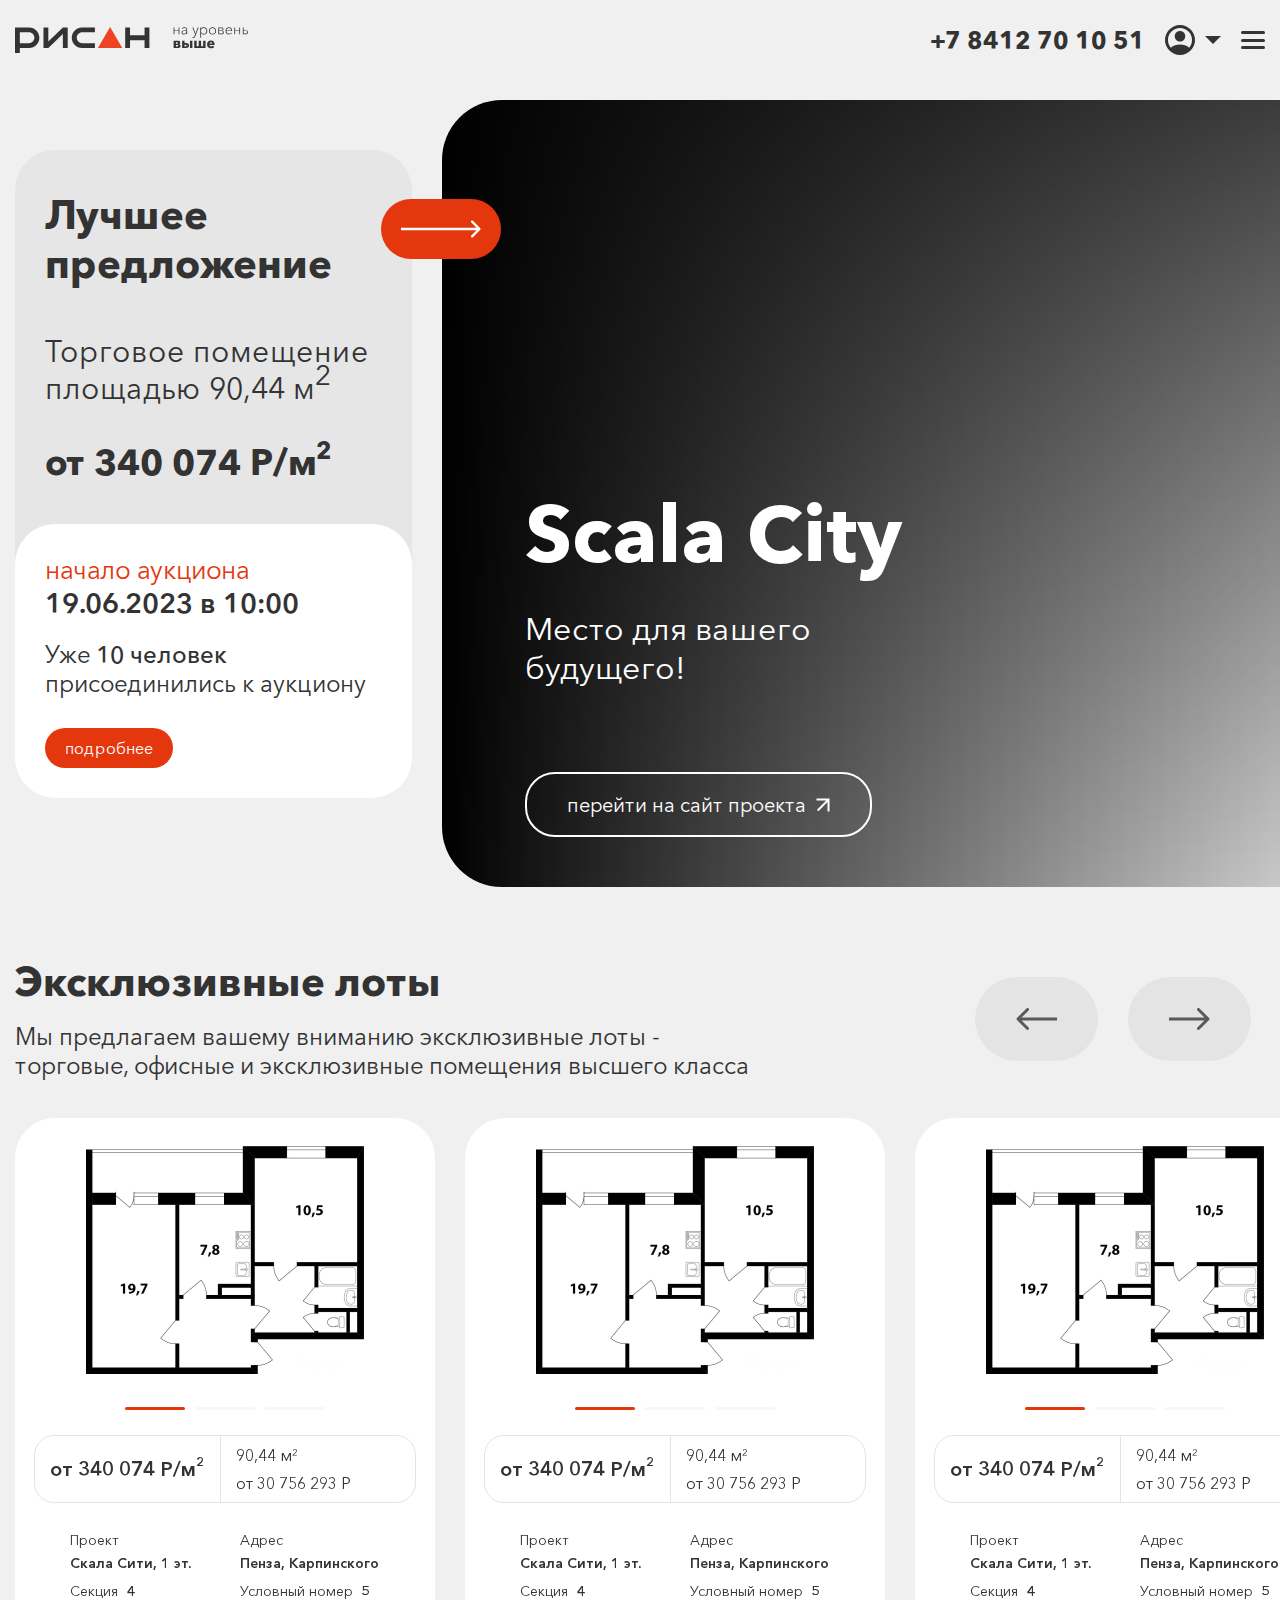
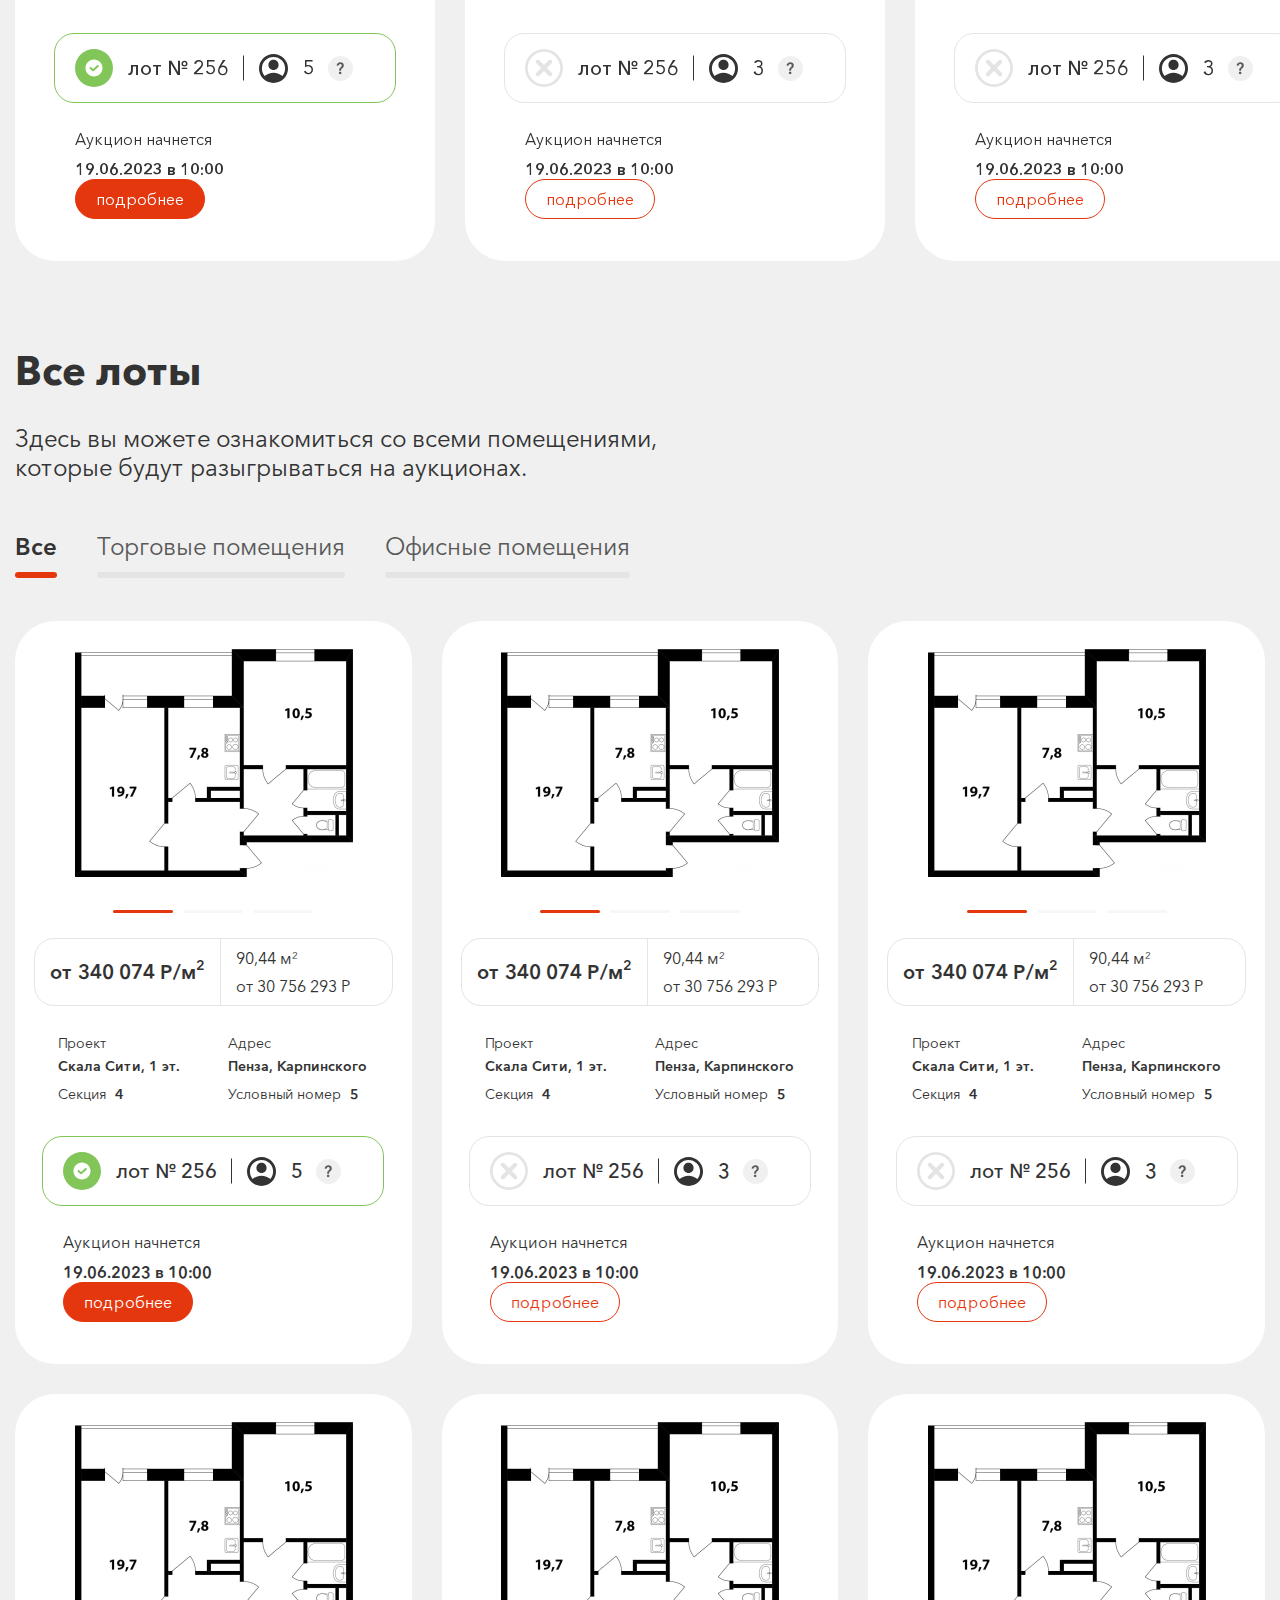
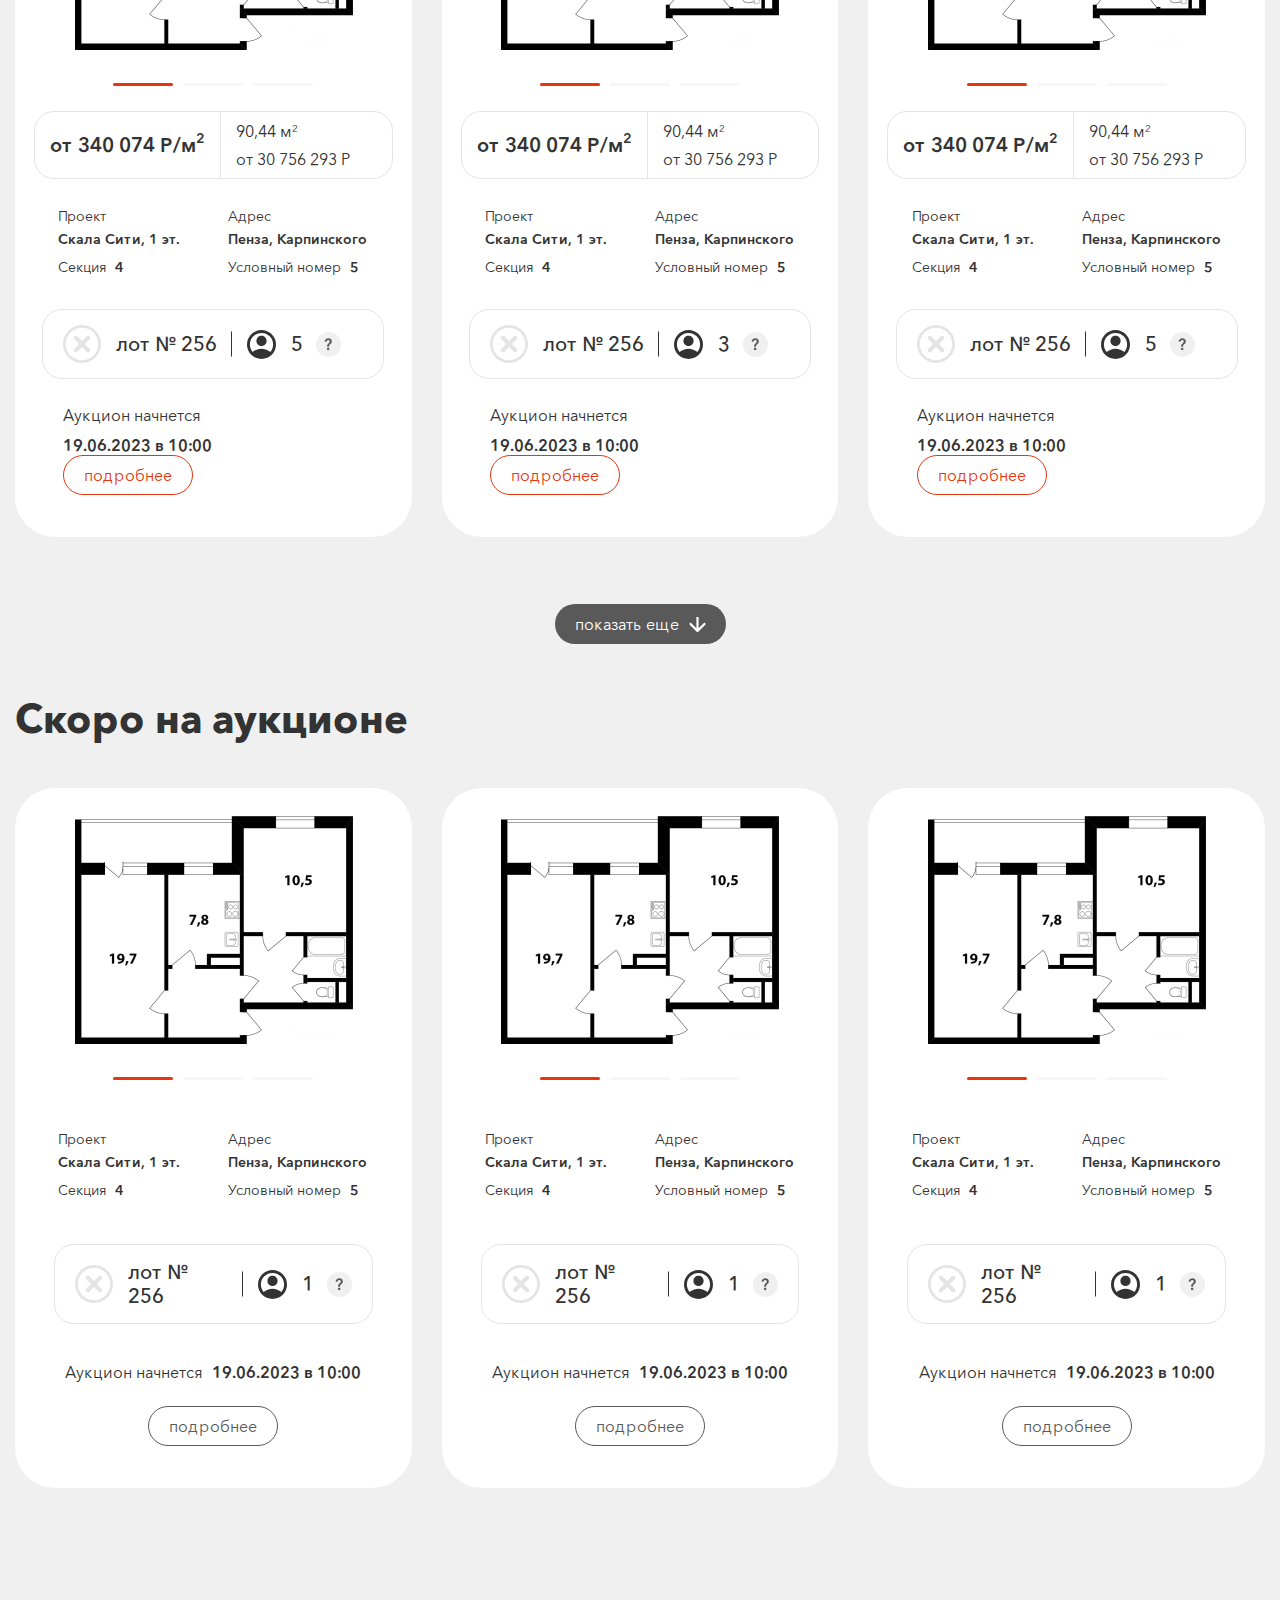
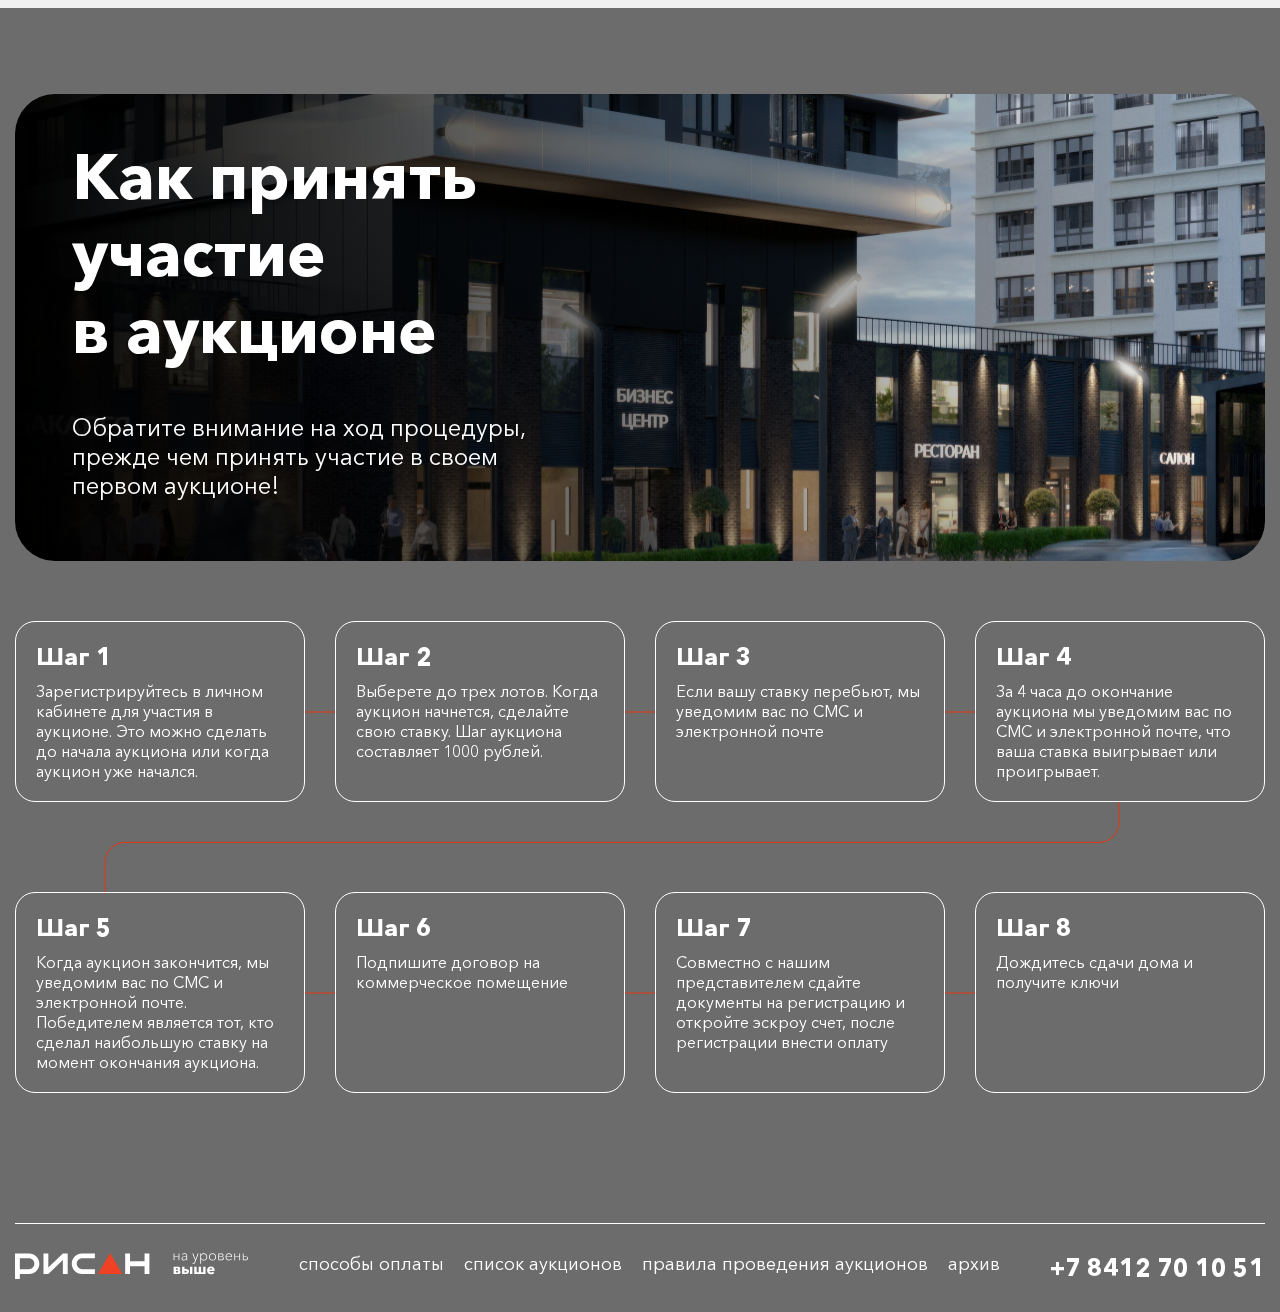
==== index.html @ 4fdb3f31 "first commit" ====
<!DOCTYPE html>
<html lang="ru">

<head>
	<meta charset="UTF-8">
	<meta http-equiv="X-UA-Compatible" content="IE=edge">
	<meta name="viewport" content="width=device-width, initial-scale=1.0">
	<title>Рисан аукцион</title>

	<meta property="og:image" content="path/to/image.jpg">
	<link rel="shortcut icon" href="img/favicon/favicon.ico" type="image/x-icon">

	<!-- add plugins css -->
	<link rel="stylesheet" href="css/bootstrap.min.css">
	<link rel="stylesheet" href="css/slick.css">
	<!-- add plugins css end -->

	<link rel="stylesheet" href="css/style.css">
	<link rel="stylesheet" href="css/header.css">
	<link rel="stylesheet" href="css/footer.css">
	<link rel="stylesheet" href="css/main.css">
	<link rel="stylesheet" href="css/media.css">
</head>

<body>

	<header>
		<div class="container">
			<div class="row">
				<div class="col-12 d-flex flex-wrap align-items-center">
					<a href="index.html" class="logo"><img src="img/logo.svg" alt=""></a>

					<nav class="navbar navbar-expand-xxl navbar-menu">
						<div class="collapse collapse-menu navbar-collapse" id="navbarSupportedContent">
							<ul class="nav nav-menu">
								<li class="nav-item"><a href="auctions.html" class="nav-link">все предложения</a></li>
								<li class="nav-item"><a href="my-auctions.html" class="nav-link">мои аукционы</a></li>
								<li class="nav-item"><a href="archive.html" class="nav-link">архив</a></li>
								<li class="nav-item"><a href="payments.html" class="nav-link">способы оплаты</a></li>
							</ul>
							<a href="tel:+7 8412 70 10 51" class="phone animate-box d-block d-sm-none">+7 8412 70 10 51</a>
						</div>
						
					</nav>
					<a href="tel:+7 8412 70 10 51" class="phone animate-box d-none d-sm-block">+7 8412 70 10 51</a>

					<div class="dropdown dropdown-user">
						<button class="btn btn-secondary dropdown-toggle" type="button" data-bs-toggle="dropdown"
							aria-expanded="false">
							<svg class="svg-icon">
								<use xlink:href="img/sprite.svg#user"></use>
							</svg>
						</button>
					<ul class="dropdown-menu dropdown-menu-user">
						<li><a class="dropdown-item animate-box" href="cabinet.html">
								<span class="dropdown-menu-user__icon"><svg class="svg-icon">
										<use xlink:href="img/sprite.svg#user"></use>
									</svg></span>
								<span class="dropdown-menu-user__text">Профиль</span>
							</a></li>
						<li><a class="dropdown-item animate-box" href="my-auctions.html">
								<span class="dropdown-menu-user__icon"><svg class="svg-icon">
										<use xlink:href="img/sprite.svg#auction-icon"></use>
									</svg></span>
								<span class="dropdown-menu-user__text">Мои аукционы</span>
							</a></li>
						<li><a class="dropdown-item animate-box" href="#">
								<span class="dropdown-menu-user__icon"><svg class="svg-icon">
										<use xlink:href="img/sprite.svg#exit-icon"></use>
									</svg></span>
								<span class="dropdown-menu-user__text">Выйти</span>
							</a></li>
					</ul>
					</div>

					<button class="navbar-toggler" type="button" data-bs-toggle="collapse"
						data-bs-target="#navbarSupportedContent" aria-controls="navbarSupportedContent" aria-expanded="false">
						<span></span>
						<span></span>
						<span></span>
					</button>
				</div>
			</div>
		</div>
	</header>

	<main class="home">
		<div class="container">
			<div class="row">
				<div class="col-12 col-xl-8 order-xl-1">
					<div class="home-product">
						<div class="home-product__content">
							<h1 class="h1">Scala City</h1>
							<div class="text-description">
								<p>Место для вашего будущего!</p>
							</div>
				
							<a href="#" class="btn btn-md btn-border-white" target="_blank">
								<span>перейти на сайт проекта</span>
								<svg class="svg-icon">
									<use xlink:href="img/sprite.svg#arrow-link"></use>
								</svg>
							</a>
						</div>
					</div>
				</div>
				<div class="col-12 col-xl-4">
					<div class="best-deal">
						<div class="best-deal__body">
							<h2>Лучшее предложение</h2>
							<a href="#" class="link-next btn btn-accent">
								<svg class="svg-icon">
									<use xlink:href="img/sprite.svg#arrow-right-line"></use>
								</svg>
							</a>
							<div class="text-description">Торговое помещение площадью 90,44 м<sup>2</sup></div>
							<div class="product-price">от 340 074 Р/м<sup>2</sup></div>
						</div>

						<div class="best-deal__start">
							<h3 class="color-accent">начало аукциона</h3>
							<h4>19.06.2023 в 10:00</h4>
							<div class="box-text">
								<p>Уже <strong>10 человек</strong> присоединились к аукциону</p>
							</div>

							<a href="product.html" class="btn btn-accent">подробнее</a>
						</div>
					</div>
				</div>
				
			</div>
		</div>
	</main>

	<section class="exclusive-lots">
		<div class="container">
			<div class="row align-items-center">
				<div class="col-12 col-lg-9">
					<h2>Эксклюзивные лоты</h2>
					<div class="text-description">
						<p>Мы предлагаем вашему вниманию эксклюзивные лоты - <br>торговые, офисные и эксклюзивные помещения высшего
							класса</p>
					</div>
				</div>

				<div class="col-12 col-lg-3">
					<div class="slider-nav exclusive-slider__nav"></div>
				</div>
			</div>

			<div class="row">
				<div class="col-12">
					<div class="exclusive-slider">
						<div class="slide">
							<div class="product-card active">
								<div class="product-card-slider">
									<div class="slide">
										<a href="#" class="product-card__img"><img src="img/product.png" alt=""></a>
									</div>
									<div class="slide">
										<a href="#" class="product-card__img"><img src="img/product.png" alt=""></a>
									</div>
									<div class="slide">
										<a href="#" class="product-card__img"><img src="img/product.png" alt=""></a>
									</div>
								</div>

								<div class="product-card__body">
									<div class="product-card-sizes">
										<div class="product-card-sizes__item">
											<div class="product-price">от 340 074 Р/м<sup>2</sup></div>
										</div>
										<div class="product-card-sizes__item">
											<div class="product-size">
												<p>90,44 м<sup>2</sup></p>
												<p>от 30 756 293 Р</p>
											</div>
										</div>
									</div>

									<div class="product-card-information">
										<div class="row">
											<div class="col-6">
												<div class="product-card-information__item">
													<p>Проект</p>
													<strong>Скала Сити, 1 эт.</strong>
													<p>Секция <strong>4</strong></p>
												</div>
											</div>

											<div class="col-6">
												<div class="product-card-information__item">
													<p>Адрес</p>
													<strong>Пенза, Карпинского</strong>
													<p>Условный номер <strong>5</strong></p>
												</div>
											</div>
										</div>
									</div>

									<div class="lot-information status-on">
										<div class="lot-information-item">
											<div class="lot-information-item__icon">
												<svg class="svg-icon">
													<use xlink:href="img/sprite.svg#checked"></use>
												</svg>
											</div>
											<div class="lot-information-item__text">
												<h3>лот № 256</h3>
											</div>
										</div>

										<div class="lot-information-item participants-item">
											<div class="lot-information-item__icon">
												<svg class="svg-icon">
													<use xlink:href="img/sprite.svg#user"></use>
												</svg>
											</div>
											<div class="lot-information-item__text">
												<h3>5</h3>
												<div class="tooltip-wrapper">
													<div class="btn-tooltip"><svg class="svg-icon">
															<use xlink:href="img/sprite.svg#question-icon"></use>
														</svg></div>

													<div class="tooltip-box">
														<h4>Вы участвуете в аукционе</h4>
														<div class="participants">
															<svg class="svg-icon">
																<use xlink:href="img/sprite.svg#user"></use>
															</svg>
															<div class="box-text">
																<p>5 участников</p>
															</div>
														</div>
													</div>
												</div>
											</div>
										</div>
									</div>
								</div>

								<div class="product-card__footer">
									<div class="auction-start">
										<p>Аукцион начнется<strong>19.06.2023 в 10:00</strong></p>
									</div>
									<a href="#" class="btn btn-border-accent">подробнее</a>
								</div>
							</div>
						</div>
						<div class="slide">
							<div class="product-card">
								<div class="product-card-slider">
									<div class="slide">
										<a href="#" class="product-card__img"><img src="img/product.png" alt=""></a>
									</div>
									<div class="slide">
										<a href="#" class="product-card__img"><img src="img/product.png" alt=""></a>
									</div>
									<div class="slide">
										<a href="#" class="product-card__img"><img src="img/product.png" alt=""></a>
									</div>
								</div>

								<div class="product-card__body">
									<div class="product-card-sizes">
										<div class="product-card-sizes__item">
											<div class="product-price">от 340 074 Р/м<sup>2</sup></div>
										</div>
										<div class="product-card-sizes__item">
											<div class="product-size">
												<p>90,44 м<sup>2</sup></p>
												<p>от 30 756 293 Р</p>
											</div>
										</div>
									</div>
									<div class="product-card-information">
										<div class="row">
											<div class="col-6">
												<div class="product-card-information__item">
													<p>Проект</p>
													<strong>Скала Сити, 1 эт.</strong>
													<p>Секция <strong>4</strong></p>
												</div>
											</div>

											<div class="col-6">
												<div class="product-card-information__item">
													<p>Адрес</p>
													<strong>Пенза, Карпинского</strong>
													<p>Условный номер <strong>5</strong></p>
												</div>
											</div>
										</div>
									</div>

									<div class="lot-information">
										<div class="lot-information-item">
											<div class="lot-information-item__icon">
												<svg class="svg-icon">
													<use xlink:href="img/sprite.svg#close"></use>
												</svg>
											</div>
											<div class="lot-information-item__text">
												<h3>лот № 256</h3>
											</div>
										</div>

										<div class="lot-information-item participants-item">
											<div class="lot-information-item__icon">
												<svg class="svg-icon">
													<use xlink:href="img/sprite.svg#user"></use>
												</svg>
											</div>
											<div class="lot-information-item__text">
												<h3>3</h3>
												<div class="tooltip-wrapper">
													<div class="btn-tooltip"><svg class="svg-icon">
															<use xlink:href="img/sprite.svg#question-icon"></use>
														</svg></div>

													<div class="tooltip-box">
														<h4>Вы не участвуете в аукционе</h4>
														<div class="participants">
															<svg class="svg-icon">
																<use xlink:href="img/sprite.svg#user"></use>
															</svg>
															<div class="box-text">
																<p>5 участников</p>
															</div>
														</div>
													</div>
												</div>
											</div>
										</div>
									</div>
								</div>

								<div class="product-card__footer">
									<div class="auction-start">
										<p>Аукцион начнется<strong>19.06.2023 в 10:00</strong></p>
									</div>
									<a href="#" class="btn btn-border-accent">подробнее</a>
								</div>
							</div>
						</div>
						<div class="slide">
							<div class="product-card">
								<div class="product-card-slider">
									<div class="slide">
										<a href="#" class="product-card__img"><img src="img/product.png" alt=""></a>
									</div>
									<div class="slide">
										<a href="#" class="product-card__img"><img src="img/product.png" alt=""></a>
									</div>
									<div class="slide">
										<a href="#" class="product-card__img"><img src="img/product.png" alt=""></a>
									</div>
								</div>

								<div class="product-card__body">
									<div class="product-card-sizes">
										<div class="product-card-sizes__item">
											<div class="product-price">от 340 074 Р/м<sup>2</sup></div>
										</div>
										<div class="product-card-sizes__item">
											<div class="product-size">
												<p>90,44 м<sup>2</sup></p>
												<p>от 30 756 293 Р</p>
											</div>
										</div>
									</div>
									<div class="product-card-information">
										<div class="row">
											<div class="col-6">
												<div class="product-card-information__item">
													<p>Проект</p>
													<strong>Скала Сити, 1 эт.</strong>
													<p>Секция <strong>4</strong></p>
												</div>
											</div>

											<div class="col-6">
												<div class="product-card-information__item">
													<p>Адрес</p>
													<strong>Пенза, Карпинского</strong>
													<p>Условный номер <strong>5</strong></p>
												</div>
											</div>
										</div>
									</div>

									<div class="lot-information">
										<div class="lot-information-item">
											<div class="lot-information-item__icon">
												<svg class="svg-icon">
													<use xlink:href="img/sprite.svg#close"></use>
												</svg>
											</div>
											<div class="lot-information-item__text">
												<h3>лот № 256</h3>
											</div>
										</div>

										<div class="lot-information-item participants-item">
											<div class="lot-information-item__icon">
												<svg class="svg-icon">
													<use xlink:href="img/sprite.svg#user"></use>
												</svg>
											</div>
											<div class="lot-information-item__text">
												<h3>3</h3>
												<div class="tooltip-wrapper">
													<div class="btn-tooltip"><svg class="svg-icon">
															<use xlink:href="img/sprite.svg#question-icon"></use>
														</svg></div>

													<div class="tooltip-box">
														<h4>Вы не участвуете в аукционе</h4>
														<div class="participants">
															<svg class="svg-icon">
																<use xlink:href="img/sprite.svg#user"></use>
															</svg>
															<div class="box-text">
																<p>5 участников</p>
															</div>
														</div>
													</div>
												</div>
											</div>
										</div>
									</div>
								</div>

								<div class="product-card__footer">
									<div class="auction-start">
										<p>Аукцион начнется<strong>19.06.2023 в 10:00</strong></p>
									</div>
									<a href="#" class="btn btn-border-accent">подробнее</a>
								</div>
							</div>
						</div>
						<div class="slide">
							<div class="product-card">
								<div class="product-card-slider">
									<div class="slide">
										<a href="#" class="product-card__img"><img src="img/product.png" alt=""></a>
									</div>
									<div class="slide">
										<a href="#" class="product-card__img"><img src="img/product.png" alt=""></a>
									</div>
									<div class="slide">
										<a href="#" class="product-card__img"><img src="img/product.png" alt=""></a>
									</div>
								</div>

								<div class="product-card__body">
									<div class="product-card-sizes">
										<div class="product-card-sizes__item">
											<div class="product-price">от 340 074 Р/м<sup>2</sup></div>
										</div>
										<div class="product-card-sizes__item">
											<div class="product-size">
												<p>90,44 м<sup>2</sup></p>
												<p>от 30 756 293 Р</p>
											</div>
										</div>
									</div>
									<div class="product-card-information">
										<div class="row">
											<div class="col-6">
												<div class="product-card-information__item">
													<p>Проект</p>
													<strong>Скала Сити, 1 эт.</strong>
													<p>Секция <strong>4</strong></p>
												</div>
											</div>

											<div class="col-6">
												<div class="product-card-information__item">
													<p>Адрес</p>
													<strong>Пенза, Карпинского</strong>
													<p>Условный номер <strong>5</strong></p>
												</div>
											</div>
										</div>
									</div>

									<div class="lot-information">
										<div class="lot-information-item">
											<div class="lot-information-item__icon">
												<svg class="svg-icon">
													<use xlink:href="img/sprite.svg#close"></use>
												</svg>
											</div>
											<div class="lot-information-item__text">
												<h3>лот № 256</h3>
											</div>
										</div>

										<div class="lot-information-item participants-item">
											<div class="lot-information-item__icon">
												<svg class="svg-icon">
													<use xlink:href="img/sprite.svg#user"></use>
												</svg>
											</div>
											<div class="lot-information-item__text">
												<h3>3</h3>
												<div class="tooltip-wrapper">
													<div class="btn-tooltip"><svg class="svg-icon">
															<use xlink:href="img/sprite.svg#question-icon"></use>
														</svg></div>

													<div class="tooltip-box">
														<h4>Вы не участвуете в аукционе</h4>
														<div class="participants">
															<svg class="svg-icon">
																<use xlink:href="img/sprite.svg#user"></use>
															</svg>
															<div class="box-text">
																<p>5 участников</p>
															</div>
														</div>
													</div>
												</div>
											</div>
										</div>
									</div>
								</div>

								<div class="product-card__footer">
									<div class="auction-start">
										<p>Аукцион начнется<strong>19.06.2023 в 10:00</strong></p>
									</div>
									<a href="#" class="btn btn-border-accent">подробнее</a>
								</div>
							</div>
						</div>
						<div class="slide">
							<div class="product-card">
								<div class="product-card-slider">
									<div class="slide">
										<a href="#" class="product-card__img"><img src="img/product.png" alt=""></a>
									</div>
									<div class="slide">
										<a href="#" class="product-card__img"><img src="img/product.png" alt=""></a>
									</div>
									<div class="slide">
										<a href="#" class="product-card__img"><img src="img/product.png" alt=""></a>
									</div>
								</div>

								<div class="product-card__body">
									<div class="product-card-sizes">
										<div class="product-card-sizes__item">
											<div class="product-price">от 340 074 Р/м<sup>2</sup></div>
										</div>
										<div class="product-card-sizes__item">
											<div class="product-size">
												<p>90,44 м<sup>2</sup></p>
												<p>от 30 756 293 Р</p>
											</div>
										</div>
									</div>
									<div class="product-card-information">
										<div class="row">
											<div class="col-6">
												<div class="product-card-information__item">
													<p>Проект</p>
													<strong>Скала Сити, 1 эт.</strong>
													<p>Секция <strong>4</strong></p>
												</div>
											</div>

											<div class="col-6">
												<div class="product-card-information__item">
													<p>Адрес</p>
													<strong>Пенза, Карпинского</strong>
													<p>Условный номер <strong>5</strong></p>
												</div>
											</div>
										</div>
									</div>

									<div class="lot-information">
										<div class="lot-information-item">
											<div class="lot-information-item__icon">
												<svg class="svg-icon">
													<use xlink:href="img/sprite.svg#close"></use>
												</svg>
											</div>
											<div class="lot-information-item__text">
												<h3>лот № 256</h3>
											</div>
										</div>

										<div class="lot-information-item participants-item">
											<div class="lot-information-item__icon">
												<svg class="svg-icon">
													<use xlink:href="img/sprite.svg#user"></use>
												</svg>
											</div>
											<div class="lot-information-item__text">
												<h3>3</h3>
												<div class="tooltip-wrapper">
													<div class="btn-tooltip"><svg class="svg-icon">
															<use xlink:href="img/sprite.svg#question-icon"></use>
														</svg></div>

													<div class="tooltip-box">
														<h4>Вы не участвуете в аукционе</h4>
														<div class="participants">
															<svg class="svg-icon">
																<use xlink:href="img/sprite.svg#user"></use>
															</svg>
															<div class="box-text">
																<p>5 участников</p>
															</div>
														</div>
													</div>
												</div>
											</div>
										</div>
									</div>
								</div>

								<div class="product-card__footer">
									<div class="auction-start">
										<p>Аукцион начнется<strong>19.06.2023 в 10:00</strong></p>
									</div>
									<a href="#" class="btn btn-border-accent">подробнее</a>
								</div>
							</div>
						</div>
					</div>
				</div>
			</div>
		</div>
	</section>



	<section class="all-lots">
		<div class="container">
			<div class="row">
				<div class="col-12 col-lg-7 mb-50">
					<h2>Все лоты</h2>
					<div class="text-description">
						<p>Здесь вы можете ознакомиться со всеми помещениями, которые будут разыгрываться на аукционах.</p>
					</div>
				</div>

				<div class="col-12">
					<ul class="nav nav-tabs" id="myTab" role="tablist">
						<li class="nav-item" role="presentation">
							<button class="nav-link active" id="1-tab" data-bs-toggle="tab" data-bs-target="#1-tab-pane" type="button"
								role="tab" aria-controls="1-tab-pane" aria-selected="true">Все</button>
						</li>
						<li class="nav-item" role="presentation">
							<button class="nav-link" id="2-tab" data-bs-toggle="tab" data-bs-target="#2-tab-pane" type="button"
								role="tab" aria-controls="2-tab-pane" aria-selected="false">Торговые помещения</button>
						</li>
						<li class="nav-item" role="presentation">
							<button class="nav-link" id="3-tab" data-bs-toggle="tab" data-bs-target="#3-tab-pane" type="button"
								role="tab" aria-controls="3-tab-pane" aria-selected="false">Офисные помещения</button>
						</li>
					</ul>
					<div class="tab-content" id="myTabContent">
						<div class="tab-pane fade show active" id="1-tab-pane" role="tabpanel" aria-labelledby="1-tab" tabindex="0">
							<div class="row">
								<div class="col-12 col-sm-6 col-lg-4 mb-30">
									<div class="product-card active">
										<div class="product-card-slider">
											<div class="slide">
												<a href="#" class="product-card__img"><img src="img/product.png" alt=""></a>
											</div>
											<div class="slide">
												<a href="#" class="product-card__img"><img src="img/product.png" alt=""></a>
											</div>
											<div class="slide">
												<a href="#" class="product-card__img"><img src="img/product.png" alt=""></a>
											</div>
										</div>

										<div class="product-card__body">
											<div class="product-card-sizes">
												<div class="product-card-sizes__item">
													<div class="product-price">от 340 074 Р/м<sup>2</sup></div>
												</div>
												<div class="product-card-sizes__item">
													<div class="product-size">
														<p>90,44 м<sup>2</sup></p>
														<p>от 30 756 293 Р</p>
													</div>
												</div>
											</div>

											<div class="product-card-information">
												<div class="row">
													<div class="col-6">
														<div class="product-card-information__item">
															<p>Проект</p>
															<strong>Скала Сити, 1 эт.</strong>
															<p>Секция <strong>4</strong></p>
														</div>
													</div>

													<div class="col-6">
														<div class="product-card-information__item">
															<p>Адрес</p>
															<strong>Пенза, Карпинского</strong>
															<p>Условный номер <strong>5</strong></p>
														</div>
													</div>
												</div>
											</div>

											<div class="lot-information status-on">
												<div class="lot-information-item">
													<div class="lot-information-item__icon">
														<svg class="svg-icon">
															<use xlink:href="img/sprite.svg#checked"></use>
														</svg>
													</div>
													<div class="lot-information-item__text">
														<h3>лот № 256</h3>
													</div>
												</div>

												<div class="lot-information-item participants-item">
													<div class="lot-information-item__icon">
														<svg class="svg-icon">
															<use xlink:href="img/sprite.svg#user"></use>
														</svg>
													</div>
													<div class="lot-information-item__text">
														<h3>5</h3>
														<div class="tooltip-wrapper">
															<div class="btn-tooltip"><svg class="svg-icon">
																	<use xlink:href="img/sprite.svg#question-icon"></use>
																</svg></div>

															<div class="tooltip-box">
																<h4>Вы участвуете в аукционе</h4>
																<div class="participants">
																	<svg class="svg-icon">
																		<use xlink:href="img/sprite.svg#user"></use>
																	</svg>
																	<div class="box-text">
																		<p>5 участников</p>
																	</div>
																</div>
															</div>
														</div>
													</div>
												</div>
											</div>
										</div>

										<div class="product-card__footer">
											<div class="auction-start">
												<p>Аукцион начнется<strong>19.06.2023 в 10:00</strong></p>
											</div>
											<a href="#" class="btn btn-border-accent">подробнее</a>
										</div>
									</div>
								</div>
								<div class="col-12 col-sm-6 col-lg-4 mb-30">
									<div class="product-card">
										<div class="product-card-slider">
											<div class="slide">
												<a href="#" class="product-card__img"><img src="img/product.png" alt=""></a>
											</div>
											<div class="slide">
												<a href="#" class="product-card__img"><img src="img/product.png" alt=""></a>
											</div>
											<div class="slide">
												<a href="#" class="product-card__img"><img src="img/product.png" alt=""></a>
											</div>
										</div>

										<div class="product-card__body">
											<div class="product-card-sizes">
												<div class="product-card-sizes__item">
													<div class="product-price">от 340 074 Р/м<sup>2</sup></div>
												</div>
												<div class="product-card-sizes__item">
													<div class="product-size">
														<p>90,44 м<sup>2</sup></p>
														<p>от 30 756 293 Р</p>
													</div>
												</div>
											</div>
											<div class="product-card-information">
												<div class="row">
													<div class="col-6">
														<div class="product-card-information__item">
															<p>Проект</p>
															<strong>Скала Сити, 1 эт.</strong>
															<p>Секция <strong>4</strong></p>
														</div>
													</div>

													<div class="col-6">
														<div class="product-card-information__item">
															<p>Адрес</p>
															<strong>Пенза, Карпинского</strong>
															<p>Условный номер <strong>5</strong></p>
														</div>
													</div>
												</div>
											</div>

											<div class="lot-information">
												<div class="lot-information-item">
													<div class="lot-information-item__icon">
														<svg class="svg-icon">
															<use xlink:href="img/sprite.svg#close"></use>
														</svg>
													</div>
													<div class="lot-information-item__text">
														<h3>лот № 256</h3>
													</div>
												</div>

												<div class="lot-information-item participants-item">
													<div class="lot-information-item__icon">
														<svg class="svg-icon">
															<use xlink:href="img/sprite.svg#user"></use>
														</svg>
													</div>
													<div class="lot-information-item__text">
														<h3>3</h3>
														<div class="tooltip-wrapper">
															<div class="btn-tooltip"><svg class="svg-icon">
																	<use xlink:href="img/sprite.svg#question-icon"></use>
																</svg></div>

															<div class="tooltip-box">
																<h4>Вы не участвуете в аукционе</h4>
																<div class="participants">
																	<svg class="svg-icon">
																		<use xlink:href="img/sprite.svg#user"></use>
																	</svg>
																	<div class="box-text">
																		<p>5 участников</p>
																	</div>
																</div>
															</div>
														</div>
													</div>
												</div>
											</div>
										</div>

										<div class="product-card__footer">
											<div class="auction-start">
												<p>Аукцион начнется<strong>19.06.2023 в 10:00</strong></p>
											</div>
											<a href="#" class="btn btn-border-accent">подробнее</a>
										</div>
									</div>
								</div>
								<div class="col-12 col-sm-6 col-lg-4 mb-30">
									<div class="product-card">
										<div class="product-card-slider">
											<div class="slide">
												<a href="#" class="product-card__img"><img src="img/product.png" alt=""></a>
											</div>
											<div class="slide">
												<a href="#" class="product-card__img"><img src="img/product.png" alt=""></a>
											</div>
											<div class="slide">
												<a href="#" class="product-card__img"><img src="img/product.png" alt=""></a>
											</div>
										</div>

										<div class="product-card__body">
											<div class="product-card-sizes">
												<div class="product-card-sizes__item">
													<div class="product-price">от 340 074 Р/м<sup>2</sup></div>
												</div>
												<div class="product-card-sizes__item">
													<div class="product-size">
														<p>90,44 м<sup>2</sup></p>
														<p>от 30 756 293 Р</p>
													</div>
												</div>
											</div>
											<div class="product-card-information">
												<div class="row">
													<div class="col-6">
														<div class="product-card-information__item">
															<p>Проект</p>
															<strong>Скала Сити, 1 эт.</strong>
															<p>Секция <strong>4</strong></p>
														</div>
													</div>

													<div class="col-6">
														<div class="product-card-information__item">
															<p>Адрес</p>
															<strong>Пенза, Карпинского</strong>
															<p>Условный номер <strong>5</strong></p>
														</div>
													</div>
												</div>
											</div>

											<div class="lot-information">
												<div class="lot-information-item">
													<div class="lot-information-item__icon">
														<svg class="svg-icon">
															<use xlink:href="img/sprite.svg#close"></use>
														</svg>
													</div>
													<div class="lot-information-item__text">
														<h3>лот № 256</h3>
													</div>
												</div>

												<div class="lot-information-item participants-item">
													<div class="lot-information-item__icon">
														<svg class="svg-icon">
															<use xlink:href="img/sprite.svg#user"></use>
														</svg>
													</div>
													<div class="lot-information-item__text">
														<h3>3</h3>
														<div class="tooltip-wrapper">
															<div class="btn-tooltip"><svg class="svg-icon">
																	<use xlink:href="img/sprite.svg#question-icon"></use>
																</svg></div>

															<div class="tooltip-box">
																<h4>Вы не участвуете в аукционе</h4>
																<div class="participants">
																	<svg class="svg-icon">
																		<use xlink:href="img/sprite.svg#user"></use>
																	</svg>
																	<div class="box-text">
																		<p>5 участников</p>
																	</div>
																</div>
															</div>
														</div>
													</div>
												</div>
											</div>
										</div>

										<div class="product-card__footer">
											<div class="auction-start">
												<p>Аукцион начнется<strong>19.06.2023 в 10:00</strong></p>
											</div>
											<a href="#" class="btn btn-border-accent">подробнее</a>
										</div>
									</div>
								</div>
								<div class="col-12 col-sm-6 col-lg-4 mb-30">
									<div class="product-card">
										<div class="product-card-slider">
											<div class="slide">
												<a href="#" class="product-card__img"><img src="img/product.png" alt=""></a>
											</div>
											<div class="slide">
												<a href="#" class="product-card__img"><img src="img/product.png" alt=""></a>
											</div>
											<div class="slide">
												<a href="#" class="product-card__img"><img src="img/product.png" alt=""></a>
											</div>
										</div>

										<div class="product-card__body">
											<div class="product-card-sizes">
												<div class="product-card-sizes__item">
													<div class="product-price">от 340 074 Р/м<sup>2</sup></div>
												</div>
												<div class="product-card-sizes__item">
													<div class="product-size">
														<p>90,44 м<sup>2</sup></p>
														<p>от 30 756 293 Р</p>
													</div>
												</div>
											</div>
											<div class="product-card-information">
												<div class="row">
													<div class="col-6">
														<div class="product-card-information__item">
															<p>Проект</p>
															<strong>Скала Сити, 1 эт.</strong>
															<p>Секция <strong>4</strong></p>
														</div>
													</div>

													<div class="col-6">
														<div class="product-card-information__item">
															<p>Адрес</p>
															<strong>Пенза, Карпинского</strong>
															<p>Условный номер <strong>5</strong></p>
														</div>
													</div>
												</div>
											</div>

											<div class="lot-information">
												<div class="lot-information-item">
													<div class="lot-information-item__icon">
														<svg class="svg-icon">
															<use xlink:href="img/sprite.svg#close"></use>
														</svg>
													</div>
													<div class="lot-information-item__text">
														<h3>лот № 256</h3>
													</div>
												</div>

												<div class="lot-information-item participants-item">
													<div class="lot-information-item__icon">
														<svg class="svg-icon">
															<use xlink:href="img/sprite.svg#user"></use>
														</svg>
													</div>
													<div class="lot-information-item__text">
														<h3>5</h3>
														<div class="tooltip-wrapper">
															<div class="btn-tooltip"><svg class="svg-icon">
																	<use xlink:href="img/sprite.svg#question-icon"></use>
																</svg></div>

															<div class="tooltip-box">
																<h4>Вы не участвуете в аукционе</h4>
																<div class="participants">
																	<svg class="svg-icon">
																		<use xlink:href="img/sprite.svg#user"></use>
																	</svg>
																	<div class="box-text">
																		<p>5 участников</p>
																	</div>
																</div>
															</div>
														</div>
													</div>
												</div>
											</div>
										</div>

										<div class="product-card__footer">
											<div class="auction-start">
												<p>Аукцион начнется<strong>19.06.2023 в 10:00</strong></p>
											</div>
											<a href="#" class="btn btn-border-accent">подробнее</a>
										</div>
									</div>
								</div>
								<div class="col-12 col-sm-6 col-lg-4 mb-30">
									<div class="product-card">
										<div class="product-card-slider">
											<div class="slide">
												<a href="#" class="product-card__img"><img src="img/product.png" alt=""></a>
											</div>
											<div class="slide">
												<a href="#" class="product-card__img"><img src="img/product.png" alt=""></a>
											</div>
											<div class="slide">
												<a href="#" class="product-card__img"><img src="img/product.png" alt=""></a>
											</div>
										</div>

										<div class="product-card__body">
											<div class="product-card-sizes">
												<div class="product-card-sizes__item">
													<div class="product-price">от 340 074 Р/м<sup>2</sup></div>
												</div>
												<div class="product-card-sizes__item">
													<div class="product-size">
														<p>90,44 м<sup>2</sup></p>
														<p>от 30 756 293 Р</p>
													</div>
												</div>
											</div>
											<div class="product-card-information">
												<div class="row">
													<div class="col-6">
														<div class="product-card-information__item">
															<p>Проект</p>
															<strong>Скала Сити, 1 эт.</strong>
															<p>Секция <strong>4</strong></p>
														</div>
													</div>

													<div class="col-6">
														<div class="product-card-information__item">
															<p>Адрес</p>
															<strong>Пенза, Карпинского</strong>
															<p>Условный номер <strong>5</strong></p>
														</div>
													</div>
												</div>
											</div>

											<div class="lot-information">
												<div class="lot-information-item">
													<div class="lot-information-item__icon">
														<svg class="svg-icon">
															<use xlink:href="img/sprite.svg#close"></use>
														</svg>
													</div>
													<div class="lot-information-item__text">
														<h3>лот № 256</h3>
													</div>
												</div>

												<div class="lot-information-item participants-item">
													<div class="lot-information-item__icon">
														<svg class="svg-icon">
															<use xlink:href="img/sprite.svg#user"></use>
														</svg>
													</div>
													<div class="lot-information-item__text">
														<h3>3</h3>
														<div class="tooltip-wrapper">
															<div class="btn-tooltip"><svg class="svg-icon">
																	<use xlink:href="img/sprite.svg#question-icon"></use>
																</svg></div>

															<div class="tooltip-box">
																<h4>Вы не участвуете в аукционе</h4>
																<div class="participants">
																	<svg class="svg-icon">
																		<use xlink:href="img/sprite.svg#user"></use>
																	</svg>
																	<div class="box-text">
																		<p>5 участников</p>
																	</div>
																</div>
															</div>
														</div>
													</div>
												</div>
											</div>
										</div>

										<div class="product-card__footer">
											<div class="auction-start">
												<p>Аукцион начнется<strong>19.06.2023 в 10:00</strong></p>
											</div>
											<a href="#" class="btn btn-border-accent">подробнее</a>
										</div>
									</div>
								</div>
								<div class="col-12 col-sm-6 col-lg-4 mb-30">
									<div class="product-card">
										<div class="product-card-slider">
											<div class="slide">
												<a href="#" class="product-card__img"><img src="img/product.png" alt=""></a>
											</div>
											<div class="slide">
												<a href="#" class="product-card__img"><img src="img/product.png" alt=""></a>
											</div>
											<div class="slide">
												<a href="#" class="product-card__img"><img src="img/product.png" alt=""></a>
											</div>
										</div>

										<div class="product-card__body">
											<div class="product-card-sizes">
												<div class="product-card-sizes__item">
													<div class="product-price">от 340 074 Р/м<sup>2</sup></div>
												</div>
												<div class="product-card-sizes__item">
													<div class="product-size">
														<p>90,44 м<sup>2</sup></p>
														<p>от 30 756 293 Р</p>
													</div>
												</div>
											</div>
											<div class="product-card-information">
												<div class="row">
													<div class="col-6">
														<div class="product-card-information__item">
															<p>Проект</p>
															<strong>Скала Сити, 1 эт.</strong>
															<p>Секция <strong>4</strong></p>
														</div>
													</div>

													<div class="col-6">
														<div class="product-card-information__item">
															<p>Адрес</p>
															<strong>Пенза, Карпинского</strong>
															<p>Условный номер <strong>5</strong></p>
														</div>
													</div>
												</div>
											</div>

											<div class="lot-information">
												<div class="lot-information-item">
													<div class="lot-information-item__icon">
														<svg class="svg-icon">
															<use xlink:href="img/sprite.svg#close"></use>
														</svg>
													</div>
													<div class="lot-information-item__text">
														<h3>лот № 256</h3>
													</div>
												</div>

												<div class="lot-information-item participants-item">
													<div class="lot-information-item__icon">
														<svg class="svg-icon">
															<use xlink:href="img/sprite.svg#user"></use>
														</svg>
													</div>
													<div class="lot-information-item__text">
														<h3>5</h3>
														<div class="tooltip-wrapper">
															<div class="btn-tooltip"><svg class="svg-icon">
																	<use xlink:href="img/sprite.svg#question-icon"></use>
																</svg></div>

															<div class="tooltip-box">
																<h4>Вы не участвуете в аукционе</h4>
																<div class="participants">
																	<svg class="svg-icon">
																		<use xlink:href="img/sprite.svg#user"></use>
																	</svg>
																	<div class="box-text">
																		<p>5 участников</p>
																	</div>
																</div>
															</div>
														</div>
													</div>
												</div>
											</div>
										</div>

										<div class="product-card__footer">
											<div class="auction-start">
												<p>Аукцион начнется<strong>19.06.2023 в 10:00</strong></p>
											</div>
											<a href="#" class="btn btn-border-accent">подробнее</a>
										</div>
									</div>
								</div>

								<div class="col-12">
									<a href="#" class="btn btn-grey btn-toggle">
										<span>показать еще</span>
										<svg class="svg-icon">
											<use xlink:href="img/sprite.svg#arrow-bottom"></use>
										</svg>
									</a>
								</div>
							</div>
						</div>
						<div class="tab-pane fade" id="2-tab-pane" role="tabpanel" aria-labelledby="2-tab" tabindex="0">
							<div class="row">
								<div class="col-12 col-sm-6 col-lg-4 mb-30">
									<div class="product-card">
										<div class="product-card-slider">
											<div class="slide">
												<a href="#" class="product-card__img"><img src="img/product.png" alt=""></a>
											</div>
											<div class="slide">
												<a href="#" class="product-card__img"><img src="img/product.png" alt=""></a>
											</div>
											<div class="slide">
												<a href="#" class="product-card__img"><img src="img/product.png" alt=""></a>
											</div>
										</div>

										<div class="product-card__body">
											<div class="product-card-sizes">
												<div class="product-card-sizes__item">
													<div class="product-price">от 340 074 Р/м<sup>2</sup></div>
												</div>
												<div class="product-card-sizes__item">
													<div class="product-size">
														<p>90,44 м<sup>2</sup></p>
														<p>от 30 756 293 Р</p>
													</div>
												</div>
											</div>
											<div class="product-card-information">
												<div class="row">
													<div class="col-6">
														<div class="product-card-information__item">
															<p>Проект</p>
															<strong>Скала Сити, 1 эт.</strong>
															<p>Секция <strong>4</strong></p>
														</div>
													</div>

													<div class="col-6">
														<div class="product-card-information__item">
															<p>Адрес</p>
															<strong>Пенза, Карпинского</strong>
															<p>Условный номер <strong>5</strong></p>
														</div>
													</div>
												</div>
											</div>

											<div class="lot-information">
												<div class="lot-information-item">
													<div class="lot-information-item__icon">
														<svg class="svg-icon">
															<use xlink:href="img/sprite.svg#close"></use>
														</svg>
													</div>
													<div class="lot-information-item__text">
														<h3>лот № 256</h3>
													</div>
												</div>

												<div class="lot-information-item participants-item">
													<div class="lot-information-item__icon">
														<svg class="svg-icon">
															<use xlink:href="img/sprite.svg#user"></use>
														</svg>
													</div>
													<div class="lot-information-item__text">
														<h3>5</h3>
														<div class="tooltip-wrapper">
															<div class="btn-tooltip"><svg class="svg-icon">
																	<use xlink:href="img/sprite.svg#question-icon"></use>
																</svg></div>

															<div class="tooltip-box">
																<h4>Вы не участвуете в аукционе</h4>
																<div class="participants">
																	<svg class="svg-icon">
																		<use xlink:href="img/sprite.svg#user"></use>
																	</svg>
																	<div class="box-text">
																		<p>5 участников</p>
																	</div>
																</div>
															</div>
														</div>
													</div>
												</div>
											</div>
										</div>

										<div class="product-card__footer">
											<div class="auction-start">
												<p>Аукцион начнется<strong>19.06.2023 в 10:00</strong></p>
											</div>
											<a href="#" class="btn btn-border-accent">подробнее</a>
										</div>
									</div>
								</div>
								<div class="col-12 col-sm-6 col-lg-4 mb-30">
									<div class="product-card">
										<div class="product-card-slider">
											<div class="slide">
												<a href="#" class="product-card__img"><img src="img/product.png" alt=""></a>
											</div>
											<div class="slide">
												<a href="#" class="product-card__img"><img src="img/product.png" alt=""></a>
											</div>
											<div class="slide">
												<a href="#" class="product-card__img"><img src="img/product.png" alt=""></a>
											</div>
										</div>

										<div class="product-card__body">
											<div class="product-card-sizes">
												<div class="product-card-sizes__item">
													<div class="product-price">от 340 074 Р/м<sup>2</sup></div>
												</div>
												<div class="product-card-sizes__item">
													<div class="product-size">
														<p>90,44 м<sup>2</sup></p>
														<p>от 30 756 293 Р</p>
													</div>
												</div>
											</div>
											<div class="product-card-information">
												<div class="row">
													<div class="col-6">
														<div class="product-card-information__item">
															<p>Проект</p>
															<strong>Скала Сити, 1 эт.</strong>
															<p>Секция <strong>4</strong></p>
														</div>
													</div>

													<div class="col-6">
														<div class="product-card-information__item">
															<p>Адрес</p>
															<strong>Пенза, Карпинского</strong>
															<p>Условный номер <strong>5</strong></p>
														</div>
													</div>
												</div>
											</div>

											<div class="lot-information">
												<div class="lot-information-item">
													<div class="lot-information-item__icon">
														<svg class="svg-icon">
															<use xlink:href="img/sprite.svg#close"></use>
														</svg>
													</div>
													<div class="lot-information-item__text">
														<h3>лот № 256</h3>
													</div>
												</div>

												<div class="lot-information-item participants-item">
													<div class="lot-information-item__icon">
														<svg class="svg-icon">
															<use xlink:href="img/sprite.svg#user"></use>
														</svg>
													</div>
													<div class="lot-information-item__text">
														<h3>3</h3>
														<div class="tooltip-wrapper">
															<div class="btn-tooltip"><svg class="svg-icon">
																	<use xlink:href="img/sprite.svg#question-icon"></use>
																</svg></div>

															<div class="tooltip-box">
																<h4>Вы не участвуете в аукционе</h4>
																<div class="participants">
																	<svg class="svg-icon">
																		<use xlink:href="img/sprite.svg#user"></use>
																	</svg>
																	<div class="box-text">
																		<p>5 участников</p>
																	</div>
																</div>
															</div>
														</div>
													</div>
												</div>
											</div>
										</div>

										<div class="product-card__footer">
											<div class="auction-start">
												<p>Аукцион начнется<strong>19.06.2023 в 10:00</strong></p>
											</div>
											<a href="#" class="btn btn-border-accent">подробнее</a>
										</div>
									</div>
								</div>
								<div class="col-12 col-sm-6 col-lg-4 mb-30">
									<div class="product-card">
										<div class="product-card-slider">
											<div class="slide">
												<a href="#" class="product-card__img"><img src="img/product.png" alt=""></a>
											</div>
											<div class="slide">
												<a href="#" class="product-card__img"><img src="img/product.png" alt=""></a>
											</div>
											<div class="slide">
												<a href="#" class="product-card__img"><img src="img/product.png" alt=""></a>
											</div>
										</div>

										<div class="product-card__body">
											<div class="product-card-sizes">
												<div class="product-card-sizes__item">
													<div class="product-price">от 340 074 Р/м<sup>2</sup></div>
												</div>
												<div class="product-card-sizes__item">
													<div class="product-size">
														<p>90,44 м<sup>2</sup></p>
														<p>от 30 756 293 Р</p>
													</div>
												</div>
											</div>
											<div class="product-card-information">
												<div class="row">
													<div class="col-6">
														<div class="product-card-information__item">
															<p>Проект</p>
															<strong>Скала Сити, 1 эт.</strong>
															<p>Секция <strong>4</strong></p>
														</div>
													</div>

													<div class="col-6">
														<div class="product-card-information__item">
															<p>Адрес</p>
															<strong>Пенза, Карпинского</strong>
															<p>Условный номер <strong>5</strong></p>
														</div>
													</div>
												</div>
											</div>

											<div class="lot-information">
												<div class="lot-information-item">
													<div class="lot-information-item__icon">
														<svg class="svg-icon">
															<use xlink:href="img/sprite.svg#close"></use>
														</svg>
													</div>
													<div class="lot-information-item__text">
														<h3>лот № 256</h3>
													</div>
												</div>

												<div class="lot-information-item participants-item">
													<div class="lot-information-item__icon">
														<svg class="svg-icon">
															<use xlink:href="img/sprite.svg#user"></use>
														</svg>
													</div>
													<div class="lot-information-item__text">
														<h3>5</h3>
														<div class="tooltip-wrapper">
															<div class="btn-tooltip"><svg class="svg-icon">
																	<use xlink:href="img/sprite.svg#question-icon"></use>
																</svg></div>

															<div class="tooltip-box">
																<h4>Вы не участвуете в аукционе</h4>
																<div class="participants">
																	<svg class="svg-icon">
																		<use xlink:href="img/sprite.svg#user"></use>
																	</svg>
																	<div class="box-text">
																		<p>5 участников</p>
																	</div>
																</div>
															</div>
														</div>
													</div>
												</div>
											</div>
										</div>

										<div class="product-card__footer">
											<div class="auction-start">
												<p>Аукцион начнется<strong>19.06.2023 в 10:00</strong></p>
											</div>
											<a href="#" class="btn btn-border-accent">подробнее</a>
										</div>
									</div>
								</div>

								<div class="col-12">
									<a href="#" class="btn btn-grey btn-toggle">
										<span>показать еще</span>
										<svg class="svg-icon">
											<use xlink:href="img/sprite.svg#arrow-bottom"></use>
										</svg>
									</a>
								</div>
							</div>
						</div>
						<div class="tab-pane fade" id="3-tab-pane" role="tabpanel" aria-labelledby="3-tab" tabindex="0">
							<div class="row">
								<div class="col-12 col-sm-6 col-lg-4 mb-30">
									<div class="product-card">
										<div class="product-card-slider">
											<div class="slide">
												<a href="#" class="product-card__img"><img src="img/product.png" alt=""></a>
											</div>
											<div class="slide">
												<a href="#" class="product-card__img"><img src="img/product.png" alt=""></a>
											</div>
											<div class="slide">
												<a href="#" class="product-card__img"><img src="img/product.png" alt=""></a>
											</div>
										</div>

										<div class="product-card__body">
											<div class="product-card-sizes">
												<div class="product-card-sizes__item">
													<div class="product-price">от 340 074 Р/м<sup>2</sup></div>
												</div>
												<div class="product-card-sizes__item">
													<div class="product-size">
														<p>90,44 м<sup>2</sup></p>
														<p>от 30 756 293 Р</p>
													</div>
												</div>
											</div>
											<div class="product-card-information">
												<div class="row">
													<div class="col-6">
														<div class="product-card-information__item">
															<p>Проект</p>
															<strong>Скала Сити, 1 эт.</strong>
															<p>Секция <strong>4</strong></p>
														</div>
													</div>

													<div class="col-6">
														<div class="product-card-information__item">
															<p>Адрес</p>
															<strong>Пенза, Карпинского</strong>
															<p>Условный номер <strong>5</strong></p>
														</div>
													</div>
												</div>
											</div>

											<div class="lot-information">
												<div class="lot-information-item">
													<div class="lot-information-item__icon">
														<svg class="svg-icon">
															<use xlink:href="img/sprite.svg#close"></use>
														</svg>
													</div>
													<div class="lot-information-item__text">
														<h3>лот № 256</h3>
													</div>
												</div>

												<div class="lot-information-item participants-item">
													<div class="lot-information-item__icon">
														<svg class="svg-icon">
															<use xlink:href="img/sprite.svg#user"></use>
														</svg>
													</div>
													<div class="lot-information-item__text">
														<h3>5</h3>
														<div class="tooltip-wrapper">
															<div class="btn-tooltip"><svg class="svg-icon">
																	<use xlink:href="img/sprite.svg#question-icon"></use>
																</svg></div>

															<div class="tooltip-box">
																<h4>Вы не участвуете в аукционе</h4>
																<div class="participants">
																	<svg class="svg-icon">
																		<use xlink:href="img/sprite.svg#user"></use>
																	</svg>
																	<div class="box-text">
																		<p>5 участников</p>
																	</div>
																</div>
															</div>
														</div>
													</div>
												</div>
											</div>
										</div>

										<div class="product-card__footer">
											<div class="auction-start">
												<p>Аукцион начнется<strong>19.06.2023 в 10:00</strong></p>
											</div>
											<a href="#" class="btn btn-border-accent">подробнее</a>
										</div>
									</div>
								</div>
								<div class="col-12 col-sm-6 col-lg-4 mb-30">
									<div class="product-card">
										<div class="product-card-slider">
											<div class="slide">
												<a href="#" class="product-card__img"><img src="img/product.png" alt=""></a>
											</div>
											<div class="slide">
												<a href="#" class="product-card__img"><img src="img/product.png" alt=""></a>
											</div>
											<div class="slide">
												<a href="#" class="product-card__img"><img src="img/product.png" alt=""></a>
											</div>
										</div>

										<div class="product-card__body">
											<div class="product-card-sizes">
												<div class="product-card-sizes__item">
													<div class="product-price">от 340 074 Р/м<sup>2</sup></div>
												</div>
												<div class="product-card-sizes__item">
													<div class="product-size">
														<p>90,44 м<sup>2</sup></p>
														<p>от 30 756 293 Р</p>
													</div>
												</div>
											</div>
											<div class="product-card-information">
												<div class="row">
													<div class="col-6">
														<div class="product-card-information__item">
															<p>Проект</p>
															<strong>Скала Сити, 1 эт.</strong>
															<p>Секция <strong>4</strong></p>
														</div>
													</div>

													<div class="col-6">
														<div class="product-card-information__item">
															<p>Адрес</p>
															<strong>Пенза, Карпинского</strong>
															<p>Условный номер <strong>5</strong></p>
														</div>
													</div>
												</div>
											</div>

											<div class="lot-information">
												<div class="lot-information-item">
													<div class="lot-information-item__icon">
														<svg class="svg-icon">
															<use xlink:href="img/sprite.svg#close"></use>
														</svg>
													</div>
													<div class="lot-information-item__text">
														<h3>лот № 256</h3>
													</div>
												</div>

												<div class="lot-information-item participants-item">
													<div class="lot-information-item__icon">
														<svg class="svg-icon">
															<use xlink:href="img/sprite.svg#user"></use>
														</svg>
													</div>
													<div class="lot-information-item__text">
														<h3>3</h3>
														<div class="tooltip-wrapper">
															<div class="btn-tooltip"><svg class="svg-icon">
																	<use xlink:href="img/sprite.svg#question-icon"></use>
																</svg></div>

															<div class="tooltip-box">
																<h4>Вы не участвуете в аукционе</h4>
																<div class="participants">
																	<svg class="svg-icon">
																		<use xlink:href="img/sprite.svg#user"></use>
																	</svg>
																	<div class="box-text">
																		<p>5 участников</p>
																	</div>
																</div>
															</div>
														</div>
													</div>
												</div>
											</div>
										</div>

										<div class="product-card__footer">
											<div class="auction-start">
												<p>Аукцион начнется<strong>19.06.2023 в 10:00</strong></p>
											</div>
											<a href="#" class="btn btn-border-accent">подробнее</a>
										</div>
									</div>
								</div>
								<div class="col-12 col-sm-6 col-lg-4 mb-30">
									<div class="product-card">
										<div class="product-card-slider">
											<div class="slide">
												<a href="#" class="product-card__img"><img src="img/product.png" alt=""></a>
											</div>
											<div class="slide">
												<a href="#" class="product-card__img"><img src="img/product.png" alt=""></a>
											</div>
											<div class="slide">
												<a href="#" class="product-card__img"><img src="img/product.png" alt=""></a>
											</div>
										</div>

										<div class="product-card__body">
											<div class="product-card-sizes">
												<div class="product-card-sizes__item">
													<div class="product-price">от 340 074 Р/м<sup>2</sup></div>
												</div>
												<div class="product-card-sizes__item">
													<div class="product-size">
														<p>90,44 м<sup>2</sup></p>
														<p>от 30 756 293 Р</p>
													</div>
												</div>
											</div>
											<div class="product-card-information">
												<div class="row">
													<div class="col-6">
														<div class="product-card-information__item">
															<p>Проект</p>
															<strong>Скала Сити, 1 эт.</strong>
															<p>Секция <strong>4</strong></p>
														</div>
													</div>

													<div class="col-6">
														<div class="product-card-information__item">
															<p>Адрес</p>
															<strong>Пенза, Карпинского</strong>
															<p>Условный номер <strong>5</strong></p>
														</div>
													</div>
												</div>
											</div>

											<div class="lot-information">
												<div class="lot-information-item">
													<div class="lot-information-item__icon">
														<svg class="svg-icon">
															<use xlink:href="img/sprite.svg#close"></use>
														</svg>
													</div>
													<div class="lot-information-item__text">
														<h3>лот № 256</h3>
													</div>
												</div>

												<div class="lot-information-item participants-item">
													<div class="lot-information-item__icon">
														<svg class="svg-icon">
															<use xlink:href="img/sprite.svg#user"></use>
														</svg>
													</div>
													<div class="lot-information-item__text">
														<h3>5</h3>
														<div class="tooltip-wrapper">
															<div class="btn-tooltip"><svg class="svg-icon">
																	<use xlink:href="img/sprite.svg#question-icon"></use>
																</svg></div>

															<div class="tooltip-box">
																<h4>Вы не участвуете в аукционе</h4>
																<div class="participants">
																	<svg class="svg-icon">
																		<use xlink:href="img/sprite.svg#user"></use>
																	</svg>
																	<div class="box-text">
																		<p>5 участников</p>
																	</div>
																</div>
															</div>
														</div>
													</div>
												</div>
											</div>
										</div>

										<div class="product-card__footer">
											<div class="auction-start">
												<p>Аукцион начнется<strong>19.06.2023 в 10:00</strong></p>
											</div>
											<a href="#" class="btn btn-border-accent">подробнее</a>
										</div>
									</div>
								</div>

								<div class="col-12">
									<a href="#" class="btn btn-grey btn-toggle">
										<span>показать еще</span>
										<svg class="svg-icon">
											<use xlink:href="img/sprite.svg#arrow-bottom"></use>
										</svg>
									</a>
								</div>
							</div>
						</div>

					</div>
				</div>
			</div>
		</div>
	</section>

	<section class="coming-auction">
		<div class="container">
			<div class="row">
				<div class="col-12 mb-45">
					<h2>Скоро на аукционе</h2>
				</div>
			</div>

			<div class="row">
				<div class="col-12 col-sm-6 col-lg-4 mb-30">
					<div class="product-card product-card-v2">
						<div class="product-card-slider">
							<div class="slide">
								<a href="#" class="product-card__img"><img src="img/product.png" alt=""></a>
							</div>
							<div class="slide">
								<a href="#" class="product-card__img"><img src="img/product.png" alt=""></a>
							</div>
							<div class="slide">
								<a href="#" class="product-card__img"><img src="img/product.png" alt=""></a>
							</div>
						</div>

						<div class="product-card__body">
							<div class="product-card-information">
								<div class="row">
									<div class="col-6">
										<div class="product-card-information__item">
											<p>Проект</p>
											<strong>Скала Сити, 1 эт.</strong>
											<p>Секция <strong>4</strong></p>
										</div>
									</div>

									<div class="col-6">
										<div class="product-card-information__item">
											<p>Адрес</p>
											<strong>Пенза, Карпинского</strong>
											<p>Условный номер <strong>5</strong></p>
										</div>
									</div>
								</div>
							</div>

							<div class="lot-information">
								<div class="lot-information-item">
									<div class="lot-information-item__icon">
										<svg class="svg-icon">
											<use xlink:href="img/sprite.svg#close"></use>
										</svg>
									</div>
									<div class="lot-information-item__text">
										<h3>лот № 256</h3>
									</div>
								</div>

								<div class="lot-information-item participants-item">
									<div class="lot-information-item__icon">
										<svg class="svg-icon">
											<use xlink:href="img/sprite.svg#user"></use>
										</svg>
									</div>
									<div class="lot-information-item__text">
										<h3>1</h3>
										<div class="tooltip-wrapper">
											<div class="btn-tooltip"><svg class="svg-icon">
													<use xlink:href="img/sprite.svg#question-icon"></use>
												</svg></div>

											<div class="tooltip-box">
												<h4>Вы не участвуете в аукционе</h4>
												<div class="participants">
													<svg class="svg-icon">
														<use xlink:href="img/sprite.svg#user"></use>
													</svg>
													<div class="box-text">
														<p>5 участников</p>
													</div>
												</div>
											</div>
										</div>
									</div>
								</div>
							</div>
						</div>

						<div class="product-card__footer text-center">
							<div class="auction-start w-100">
								<p>Аукцион начнется<strong>19.06.2023 в 10:00</strong></p>
							</div>
							<a href="#" class="btn btn-border-grey">подробнее</a>
						</div>
					</div>
				</div>
				<div class="col-12 col-sm-6 col-lg-4 mb-30">
					<div class="product-card product-card-v2">
						<div class="product-card-slider">
							<div class="slide">
								<a href="#" class="product-card__img"><img src="img/product.png" alt=""></a>
							</div>
							<div class="slide">
								<a href="#" class="product-card__img"><img src="img/product.png" alt=""></a>
							</div>
							<div class="slide">
								<a href="#" class="product-card__img"><img src="img/product.png" alt=""></a>
							</div>
						</div>

						<div class="product-card__body">
							<div class="product-card-information">
								<div class="row">
									<div class="col-6">
										<div class="product-card-information__item">
											<p>Проект</p>
											<strong>Скала Сити, 1 эт.</strong>
											<p>Секция <strong>4</strong></p>
										</div>
									</div>

									<div class="col-6">
										<div class="product-card-information__item">
											<p>Адрес</p>
											<strong>Пенза, Карпинского</strong>
											<p>Условный номер <strong>5</strong></p>
										</div>
									</div>
								</div>
							</div>

							<div class="lot-information">
								<div class="lot-information-item">
									<div class="lot-information-item__icon">
										<svg class="svg-icon">
											<use xlink:href="img/sprite.svg#close"></use>
										</svg>
									</div>
									<div class="lot-information-item__text">
										<h3>лот № 256</h3>
									</div>
								</div>

								<div class="lot-information-item participants-item">
									<div class="lot-information-item__icon">
										<svg class="svg-icon">
											<use xlink:href="img/sprite.svg#user"></use>
										</svg>
									</div>
									<div class="lot-information-item__text">
										<h3>1</h3>
										<div class="tooltip-wrapper">
											<div class="btn-tooltip"><svg class="svg-icon">
													<use xlink:href="img/sprite.svg#question-icon"></use>
												</svg></div>

											<div class="tooltip-box">
												<h4>Вы не участвуете в аукционе</h4>
												<div class="participants">
													<svg class="svg-icon">
														<use xlink:href="img/sprite.svg#user"></use>
													</svg>
													<div class="box-text">
														<p>5 участников</p>
													</div>
												</div>
											</div>
										</div>
									</div>
								</div>
							</div>
						</div>

						<div class="product-card__footer text-center">
							<div class="auction-start w-100">
								<p>Аукцион начнется<strong>19.06.2023 в 10:00</strong></p>
							</div>
							<a href="#" class="btn btn-border-grey">подробнее</a>
						</div>
					</div>
				</div>
				<div class="col-12 col-sm-6 col-lg-4 mb-30">
					<div class="product-card product-card-v2">
						<div class="product-card-slider">
							<div class="slide">
								<a href="#" class="product-card__img"><img src="img/product.png" alt=""></a>
							</div>
							<div class="slide">
								<a href="#" class="product-card__img"><img src="img/product.png" alt=""></a>
							</div>
							<div class="slide">
								<a href="#" class="product-card__img"><img src="img/product.png" alt=""></a>
							</div>
						</div>

						<div class="product-card__body">
							<div class="product-card-information">
								<div class="row">
									<div class="col-6">
										<div class="product-card-information__item">
											<p>Проект</p>
											<strong>Скала Сити, 1 эт.</strong>
											<p>Секция <strong>4</strong></p>
										</div>
									</div>

									<div class="col-6">
										<div class="product-card-information__item">
											<p>Адрес</p>
											<strong>Пенза, Карпинского</strong>
											<p>Условный номер <strong>5</strong></p>
										</div>
									</div>
								</div>
							</div>

							<div class="lot-information">
								<div class="lot-information-item">
									<div class="lot-information-item__icon">
										<svg class="svg-icon">
											<use xlink:href="img/sprite.svg#close"></use>
										</svg>
									</div>
									<div class="lot-information-item__text">
										<h3>лот № 256</h3>
									</div>
								</div>

								<div class="lot-information-item participants-item">
									<div class="lot-information-item__icon">
										<svg class="svg-icon">
											<use xlink:href="img/sprite.svg#user"></use>
										</svg>
									</div>
									<div class="lot-information-item__text">
										<h3>1</h3>
										<div class="tooltip-wrapper">
											<div class="btn-tooltip"><svg class="svg-icon">
													<use xlink:href="img/sprite.svg#question-icon"></use>
												</svg></div>

											<div class="tooltip-box">
												<h4>Вы не участвуете в аукционе</h4>
												<div class="participants">
													<svg class="svg-icon">
														<use xlink:href="img/sprite.svg#user"></use>
													</svg>
													<div class="box-text">
														<p>5 участников</p>
													</div>
												</div>
											</div>
										</div>
									</div>
								</div>
							</div>
						</div>

						<div class="product-card__footer text-center">
							<div class="auction-start w-100">
								<p>Аукцион начнется<strong>19.06.2023 в 10:00</strong></p>
							</div>
							<a href="#" class="btn btn-border-grey">подробнее</a>
						</div>
					</div>
				</div>
			</div>
		</div>
	</section>

	<section class="stages-auction">
		<div class="container">
			<div class="row">
				<div class="col-12">
					<div class="stages-auction-info">
						<div class="row">
							<div class="col-12 col-lg-8 col-xl-6">
								<h2 class="h2">Как принять участие <br>
									в аукционе</h2>
								<div class="text-description">
									<p>Обратите внимание на ход процедуры, прежде чем принять участие в своем первом аукционе!</p>
								</div>
							</div>
						</div>
					</div>
				</div>
			</div>

			<div class="row">
				<div class="col-12 col-sm-6 col-md-4 col-lg-3 mb-90 stages-auction-col">
					<div class="stages-auction-box">
						<h3>Шаг 1</h3>
						<div class="box-text">
							<p>Зарегистрируйтесь в личном кабинете для участия в аукционе. Это можно сделать до начала аукциона или
								когда аукцион уже
								начался.</p>
						</div>
					</div>
				</div>
				<div class="col-12 col-sm-6 col-md-4 col-lg-3 mb-90 stages-auction-col">
					<div class="stages-auction-box">
						<h3>Шаг 2</h3>
						<div class="box-text">
							<p>Выберете до трех лотов. Когда аукцион начнется, сделайте свою ставку. Шаг аукциона составляет 1000
								рублей.</p>
						</div>
					</div>
				</div>
				<div class="col-12 col-sm-6 col-md-4 col-lg-3 mb-90 stages-auction-col">
					<div class="stages-auction-box">
						<h3>Шаг 3</h3>
						<div class="box-text">
							<p>Если вашу ставку перебьют, мы уведомим вас по СМС и электронной почте</p>
						</div>
					</div>
				</div>
				<div class="col-12 col-sm-6 col-md-4 col-lg-3 mb-90 stages-auction-col">
					<div class="stages-auction-box">
						<h3>Шаг 4</h3>
						<div class="box-text">
							<p>За 4 часа до окончание аукциона мы уведомим вас по СМС и электронной почте, что ваша ставка выигрывает
								или проигрывает.</p>
						</div>
					</div>
				</div>
				<div class="col-12 col-sm-6 col-md-4 col-lg-3 mb-90 stages-auction-col">
					<div class="stages-auction-box">
						<h3>Шаг 5</h3>
						<div class="box-text">
							<p>Когда аукцион закончится, мы уведомим вас по СМС и электронной почте. Победителем является тот, кто
								сделал наибольшую
								ставку на момент окончания аукциона.</p>
						</div>
					</div>
				</div>
				<div class="col-12 col-sm-6 col-md-4 col-lg-3 mb-90 stages-auction-col">
					<div class="stages-auction-box">
						<h3>Шаг 6</h3>
						<div class="box-text">
							<p>Подпишите договор на коммерческое помещение</p>
						</div>
					</div>
				</div>
				<div class="col-12 col-sm-6 col-md-4 col-lg-3 mb-90 stages-auction-col">
					<div class="stages-auction-box">
						<h3>Шаг 7</h3>
						<div class="box-text">
							<p>Совместно с нашим представителем сдайте документы на регистрацию и откройте эскроу счет, после
								регистрации внести оплату</p>
						</div>
					</div>
				</div>
				<div class="col-12 col-sm-6 col-md-4 col-lg-3 mb-90 stages-auction-col">
					<div class="stages-auction-box">
						<h3>Шаг 8</h3>
						<div class="box-text">
							<p>Дождитесь сдачи дома и получите ключи</p>
						</div>
					</div>
				</div>
			</div>
		</div>

		<footer>
			<div class="container">
				<div class="row">
					<div class="col-12 d-flex flex-wrap">
						<a href="index.html" class="logo"><img src="img/logo-footer.svg" alt=""></a>
						<ul class="nav nav-menu">
							<li class="nav-item"><a href="payments.html" class="nav-link">способы оплаты</a></li>
							<li class="nav-item"><a href="auctions.html" class="nav-link">список аукционов</a></li>
							<li class="nav-item"><a href="rules.html" class="nav-link">правила проведения аукционов</a></li>
							<li class="nav-item"><a href="archive.html" class="nav-link">архив</a></li>
						</ul>
						<a href="tel:+7 8412 70 10 51" class="phone animate-box">+7 8412 70 10 51</a>
					</div>
				</div>
			</div>
		</footer>
	</section>



	<!-- add plugins js-->
	<script src="js/jquery.min.js"></script>
	<script src="js/bootstrap.bundle.min.js"></script>
	<script src="js/slick.min.js"></script>
	<script src="js/jquery.maskedinput.min.js"></script>
	<!-- add plugins js end-->

	<script src="js/common.js"></script>

</body>

</html>
---- css/style.css ----
@font-face {
  font-family: "AvenirNextCyr";
  font-weight: 750;
  font-style: normal;
  src: url("../fonts/AvenirNextCyr/AvenirNextCyr-Bold.eot");
  src: url("../fonts/AvenirNextCyr/AvenirNextCyr-Bold.eot?#iefix") format("embedded-opentype"), url("../fonts/AvenirNextCyr/AvenirNextCyr-Bold.woff") format("woff"), url("../fonts/AvenirNextCyr/AvenirNextCyr-Bold.ttf") format("truetype");
}
@font-face {
  font-family: "AvenirNextCyr";
  font-weight: 700;
  font-style: normal;
  src: url("../fonts/AvenirNextCyr/AvenirNextCyr-Demi.eot");
  src: url("../fonts/AvenirNextCyr/AvenirNextCyr-Demi.eot?#iefix") format("embedded-opentype"), url("../fonts/AvenirNextCyr/AvenirNextCyr-Demi.woff") format("woff"), url("../fonts/AvenirNextCyr/AvenirNextCyr-Demi.ttf") format("truetype");
}
@font-face {
  font-family: "AvenirNextCyr";
  font-weight: 450;
  font-style: normal;
  src: url("../fonts/AvenirNextCyr/AvenirNextCyr-Medium.eot");
  src: url("../fonts/AvenirNextCyr/AvenirNextCyr-Medium.eot?#iefix") format("embedded-opentype"), url("../fonts/AvenirNextCyr/AvenirNextCyr-Medium.woff") format("woff"), url("../fonts/AvenirNextCyr/AvenirNextCyr-Medium.ttf") format("truetype");
}
@font-face {
  font-family: "AvenirNextCyr";
  font-weight: 400;
  font-style: normal;
  src: url("../fonts/AvenirNextCyr/AvenirNextCyr-Regular.eot");
  src: url("../fonts/AvenirNextCyr/AvenirNextCyr-Regular.eot?#iefix") format("embedded-opentype"), url("../fonts/AvenirNextCyr/AvenirNextCyr-Regular.woff") format("woff"), url("../fonts/AvenirNextCyr/AvenirNextCyr-Regular.ttf") format("truetype");
}
* {
  -webkit-box-sizing: border-box;
  box-sizing: border-box;
  -webkit-font-smoothing: antialiased;
  -moz-osx-font-smoothing: grayscale;
}
*:before, *:after {
  -webkit-box-sizing: border-box;
  box-sizing: border-box;
}

html, body, div, span, applet, object, iframe, h1, h2, h3, h4, h5, h6, p, blockquote, pre, a, abbr, acronym, address, big, cite, code, del, dfn, em, img, ins, kbd, q, s, samp, small, strike, strong, sub, sup, tt, var, b, u, i, center, dl, dt, dd, ol, ul, li, fieldset, form, label, legend, table, caption, tbody, tfoot, thead, tr, th, td, article, aside, canvas, details, embed, figure, figcaption, footer, header, hgroup, menu, nav, output, ruby, section, summary, time, mark, audio, video {
  margin: 0;
  padding: 0;
  border: 0;
  font-size: 100%;
  font: inherit;
  vertical-align: baseline;
}

/* HTML5 display-role reset for older browsers */
article, aside, details, figcaption, figure, footer, header, hgroup, menu, nav, section {
  display: block;
}

blockquote, q {
  quotes: none;
}

blockquote:before, blockquote:after, q:before, q:after {
  content: "";
  content: none;
}

table {
  border-collapse: collapse;
  border-spacing: 0;
}

body {
  font-size: 16px;
  min-width: 320px;
  position: relative;
  line-height: normal;
  font-family: "AvenirNextCyr", sans-serif;
  font-weight: normal;
  background: #F0F0F0;
  color: #333;
}

img {
  display: block;
  max-width: 100%;
  height: auto;
}

.text-center {
  text-align: center;
}

a {
  display: block;
  text-decoration: none;
  -webkit-transition: 0.3s ease;
  transition: 0.3s ease;
  outline: none;
  width: -webkit-fit-content;
  width: -moz-fit-content;
  width: fit-content;
}
a:hover, a:focus {
  text-decoration: none;
}

input, textarea, select {
  outline: none;
  -webkit-box-shadow: none;
          box-shadow: none;
  -webkit-appearance: none;
     -moz-appearance: none;
          appearance: none;
  padding: 5px 20px;
  -webkit-box-sizing: border-box;
          box-sizing: border-box;
  font-family: "AvenirNextCyr", sans-serif;
  border-radius: 30px;
  border: 1px solid #333;
  width: 100%;
  height: 40px;
  background: transparent;
  color: #333;
  font-size: 16px;
}
input::-webkit-input-placeholder, textarea::-webkit-input-placeholder, select::-webkit-input-placeholder {
  color: #333;
}
input::-moz-placeholder, textarea::-moz-placeholder, select::-moz-placeholder {
  color: #333;
}
input:-ms-input-placeholder, textarea:-ms-input-placeholder, select:-ms-input-placeholder {
  color: #333;
}
input::-ms-input-placeholder, textarea::-ms-input-placeholder, select::-ms-input-placeholder {
  color: #333;
}
input::placeholder, textarea::placeholder, select::placeholder {
  color: #333;
}
input:hover, input:focus, textarea:hover, textarea:focus, select:hover, select:focus {
  outline: none;
  -webkit-box-shadow: none;
          box-shadow: none;
}

label {
  display: block;
  width: 100%;
  margin: 0 0 13px;
}
label:last-child {
  margin: 0;
}

textarea {
  resize: none;
  padding: 12px 17px;
  height: 103px;
}

button, .btn {
  outline: none;
  -webkit-transition: 0.3s ease;
  transition: 0.3s ease;
  cursor: pointer;
  -webkit-box-shadow: none;
          box-shadow: none;
  font-family: "AvenirNextCyr", sans-serif;
  padding: 0;
  margin: 0;
  border: none;
  border-radius: 0;
}
button:hover, button:focus, .btn:hover, .btn:focus {
  outline: none;
  -webkit-box-shadow: none;
          box-shadow: none;
}

.btn {
  display: -webkit-box;
  display: -ms-flexbox;
  display: flex;
  -webkit-box-align: center;
      -ms-flex-align: center;
          align-items: center;
  -webkit-box-pack: center;
      -ms-flex-pack: center;
          justify-content: center;
  text-align: center;
  padding: 7px 20px;
  font-size: 16px;
  font-weight: normal;
  height: 40px;
  border-radius: 20px;
  -webkit-transition: 0.5s;
  transition: 0.5s;
  position: relative;
  z-index: 1;
  overflow: hidden;
  text-decoration: none;
}
.btn::before {
  content: "";
  position: absolute;
  left: 0;
  top: 0;
  height: 100%;
  width: 0;
  -webkit-transition: 0.5s;
  transition: 0.5s;
  z-index: -1;
}
.btn svg {
  width: 17px;
  min-width: 17px;
  height: 19px;
  display: -webkit-box;
  display: -ms-flexbox;
  display: flex;
  -webkit-box-align: center;
      -ms-flex-align: center;
          align-items: center;
  -webkit-box-pack: center;
      -ms-flex-pack: center;
          justify-content: center;
  margin: 0 0 0 10px;
  -webkit-transition: 0.3s;
  transition: 0.3s;
}
.btn .svg-icon-edit {
  width: 19px;
  height: 19px;
  min-width: 19px;
}
.btn:hover::before {
  width: 100%;
}

.btn-md {
  height: 65px;
  border-radius: 30px;
  font-size: 20px;
  padding: 10px 40px;
}

.btn-border-accent {
  color: #E4370E;
  border: 1px solid #E4370E;
}
.btn-border-accent::before {
  background: #E4370E;
}
.btn-border-accent:hover {
  color: #fff;
}

.btn-border-grey {
  color: #595959;
  border: 1px solid #595959;
}
.btn-border-grey::before {
  background: #E4370E;
}
.btn-border-grey:hover {
  border-color: #E4370E;
  color: #fff;
}

.btn-border-white {
  color: #fff;
  border: 2px solid #fff;
}
.btn-border-white svg {
  fill: #fff;
  width: 14px;
  height: 14px;
  min-width: 14px;
}
.btn-border-white::before {
  background: #E4370E;
}
.btn-border-white:hover {
  border-color: #E4370E;
  color: #fff;
}

.btn-grey {
  color: #fff;
  fill: #fff;
  background: #595959;
}
.btn-grey::before {
  background: #E4370E;
}
.btn-grey:hover {
  color: #fff;
}

.btn-accent {
  background: #E4370E;
  color: #fff;
}
.btn-accent::before {
  background: #82C559;
}
.btn-accent:hover {
  color: #fff;
}

.btn-toggle, .btn-link {
  margin: 37px auto 0;
}

.svg-icon {
  display: inline-block;
  width: 100%;
  height: 100%;
}

strong, b {
  font-weight: bold;
  display: inline-block;
}

ul, ol {
  padding: 0 0 0 20px;
}

.my-ul {
  list-style: none;
  padding: 0;
}

.list-dots {
  list-style-type: disc;
}

.container {
  max-width: 1350px;
  padding: 0 15px;
}

.row {
  margin: 0 -15px;
}
.row > * {
  padding: 0 15px;
}

h2, h1 {
  width: 100%;
  font-size: 48px;
  font-weight: 750;
}

.h1 {
  font-size: 96px;
  font-weight: 750;
}

.h2 {
  font-size: 64px;
  font-weight: 750;
}

h3 {
  font-size: 24px;
  font-weight: 450;
}

.color-accent {
  color: #E4370E;
}

.text-description {
  font-size: 24px;
}

.mb-30 {
  margin-bottom: 30px;
}

.mb-45 {
  margin-bottom: 45px;
}

.mb-50 {
  margin-bottom: 50px;
}

.mb-60 {
  margin-bottom: 60px;
}

.mb-90 {
  margin-bottom: 90px;
}

.nav-tabs {
  border: none;
  border-radius: 0;
  font-size: 24px;
}
.nav-tabs .nav-item {
  margin: 0 40px 0 0;
}
.nav-tabs .nav-item:last-child {
  margin: 0;
}
.nav-tabs .nav-link {
  padding: 0 0 17px;
  color: #595959;
  background: transparent;
  border: none;
  border-radius: 0;
  position: relative;
}
.nav-tabs .nav-link::before {
  content: "";
  position: absolute;
  left: 0;
  bottom: 0;
  width: 100%;
  height: 6px;
  background: #E4E4E4;
  border-radius: 3px;
  -webkit-transition: 0.5s;
  transition: 0.5s;
}
.nav-tabs .nav-link.active {
  color: #333;
  font-weight: bold;
  background: transparent;
}
.nav-tabs .nav-link.active::before {
  background: #E4370E;
}

.slick-slider {
  width: 100%;
}

.slick-slide {
  outline: none;
}

.slick-dots {
  width: 100%;
  position: relative;
  bottom: 0;
  display: -webkit-box;
  display: -ms-flexbox;
  display: flex;
  -webkit-box-align: center;
      -ms-flex-align: center;
          align-items: center;
  -webkit-box-pack: center;
      -ms-flex-pack: center;
          justify-content: center;
  list-style: none;
  padding: 0;
}
.slick-dots li {
  cursor: pointer;
  height: 3px;
  margin: 0 10px 0 0;
  background: #F7F7F7;
  width: 60px;
  border-radius: 4px;
  -webkit-transition: 0.3s ease;
  transition: 0.3s ease;
}
.slick-dots li:last-child {
  margin: 0;
}
.slick-dots li.slick-active {
  background: #E4370E;
}
.slick-dots li button {
  display: none;
}

.slider-nav {
  display: -webkit-box;
  display: -ms-flexbox;
  display: flex;
  -webkit-box-align: center;
      -ms-flex-align: center;
          align-items: center;
}
.slider-nav .slick-prev {
  margin: 0 30px 0 0;
}

.slick-arrow {
  position: relative;
  bottom: 0;
  top: 0;
  left: 0;
  -webkit-transform: none;
          transform: none;
  opacity: 1;
  z-index: 1;
  padding: 10px;
  border-radius: 60px;
  background: #E4E4E4;
  width: 123px;
  height: 84px;
  fill: #595959;
  display: -webkit-box;
  display: -ms-flexbox;
  display: flex;
  -webkit-box-align: center;
      -ms-flex-align: center;
          align-items: center;
  -webkit-box-pack: center;
      -ms-flex-pack: center;
          justify-content: center;
}
.slick-arrow svg {
  width: 41px;
  height: 24px;
}
.slick-arrow:hover {
  background: #E4370E;
  fill: #fff;
}

.animate-box {
  position: relative;
  z-index: 1;
}
.animate-box::before {
  content: "";
  position: absolute;
  left: 0;
  top: 0;
  background: #E4370E;
  height: 100%;
  width: 0;
  z-index: -1;
  -webkit-transition: 0.5s;
  transition: 0.5s;
}
.animate-box:hover::before {
  width: 100%;
}

.select-my {
  -webkit-appearance: none;
     -moz-appearance: none;
          appearance: none;
  padding: 0 52px 0 20px;
  color: #333;
  font-size: 16px;
  background: url("../img/arrow-select.svg") no-repeat calc(100% - 20px) center;
  background-size: 22px;
  width: -webkit-fit-content;
  width: -moz-fit-content;
  width: fit-content;
  cursor: pointer;
}

.label-checkbox {
  position: relative;
  display: -webkit-box;
  display: -ms-flexbox;
  display: flex;
  -webkit-box-align: start;
      -ms-flex-align: start;
          align-items: flex-start;
  color: rgba(255, 255, 255, 0.5);
  font-size: 14px;
  margin: 15px 0 0;
  line-height: 1.14;
}

.inp-check {
  display: none;
}

.checkbox-custom {
  margin: 0 12px 0 0;
  position: relative;
  border-radius: 6px;
  background-color: #fff;
  width: 16px;
  height: 16px;
  min-width: 16px;
  cursor: pointer;
}

.inp-check:checked ~ .checkbox-custom {
  background: #fff url("../img/check-black.svg") no-repeat center;
  background-size: 8px;
}
---- css/header.css ----
header {
  padding: 40px 0;
  position: relative;
  z-index: 2;
}
header .container {
  max-width: 1920px;
  padding: 0 60px;
}

.header {
  background: rgba(247, 247, 247, 0.7);
  -webkit-backdrop-filter: blur(25px);
          backdrop-filter: blur(25px);
  margin: 0 0 77px;
}
.header .navbar-menu {
  margin: 0 auto;
}
.header .nav-menu .nav-item .nav-link {
  color: #333;
}
.header .phone {
  color: #333;
}
.header .dropdown-user .dropdown-toggle .svg-icon {
  fill: #333;
}
.header .dropdown-user .dropdown-toggle:after {
  border-top-color: #333;
}
.header .navbar-toggler span {
  background: #333;
}

.phone {
  font-weight: 750;
  font-size: 24px;
  color: #fff;
}

.nav-menu {
  display: -webkit-box;
  display: -ms-flexbox;
  display: flex;
  -webkit-box-align: start;
      -ms-flex-align: start;
          align-items: start;
  -ms-flex-wrap: wrap;
      flex-wrap: wrap;
  font-weight: 450;
  font-size: 18px;
  margin: 0 183px 0 auto;
}
.nav-menu .nav-item {
  margin: 0 30px 0 0;
}
.nav-menu .nav-item:last-child {
  margin: 0;
}
.nav-menu .nav-item .nav-link {
  color: #fff;
  position: relative;
}
.nav-menu .nav-item .nav-link::after {
  content: "";
  position: absolute;
  left: 50%;
  -webkit-transform: translate(-50%, 0);
          transform: translate(-50%, 0);
  bottom: -5px;
  width: 0;
  height: 2px;
  border-radius: 2px;
  background: #E4370E;
  -webkit-transition: 0.5s;
  transition: 0.5s;
}
.nav-menu .nav-item .nav-link:hover:after {
  width: 80%;
}

.nav-link {
  padding: 0;
}

.collapse-menu {
  -webkit-box-flex: 0;
      -ms-flex: none;
          flex: none;
  width: 100%;
}
.collapse-menu .nav-menu {
  margin: 0;
}

.navbar-menu {
  margin: 0 183px 0 auto;
  padding: 0;
}
.navbar-menu__close {
  width: 24px;
  height: 24px;
  position: absolute;
  right: 15px;
  top: 15px;
  cursor: pointer;
  display: none;
}
.navbar-menu__close::before, .navbar-menu__close::after {
  content: "";
  position: absolute;
  top: 10px;
  left: 0;
  background: #333;
  border-radius: 2px;
  z-index: 1;
  width: 100%;
  height: 2px;
}
.navbar-menu__close::before {
  -webkit-transform: rotate(45deg);
          transform: rotate(45deg);
}
.navbar-menu__close::after {
  -webkit-transform: rotate(135deg);
          transform: rotate(135deg);
}

.navbar-toggler {
  width: 24px;
  height: 18px;
  min-width: 24px;
  padding: 0;
  border: none;
  margin: 0 0 0 20px;
  -webkit-box-orient: vertical;
  -webkit-box-direction: normal;
      -ms-flex-direction: column;
          flex-direction: column;
  -webkit-box-align: center;
      -ms-flex-align: center;
          align-items: center;
  -webkit-box-pack: justify;
      -ms-flex-pack: justify;
          justify-content: space-between;
  display: none;
  cursor: pointer;
}
.navbar-toggler span {
  display: block;
  width: 100%;
  height: 3px;
  background: #fff;
  border-radius: 2px;
}

.dropdown-toggle {
  padding: 0;
  border-radius: 0;
  width: -webkit-fit-content;
  width: -moz-fit-content;
  width: fit-content;
  background: transparent;
  -webkit-box-flex: 0;
      -ms-flex: none;
          flex: none;
}
.dropdown-toggle:hover, .dropdown-toggle:focus, .dropdown-toggle.show {
  background: transparent;
}
.dropdown-toggle::before {
  display: none;
}

.dropdown-user {
  margin: 0 0 0 70px;
}
.dropdown-user .dropdown-toggle {
  display: -webkit-box;
  display: -ms-flexbox;
  display: flex;
  -webkit-box-align: center;
      -ms-flex-align: center;
          align-items: center;
}
.dropdown-user .dropdown-toggle .svg-icon {
  margin: 0;
  width: 40px;
  height: 40px;
  min-width: 40px;
  display: -webkit-box;
  display: -ms-flexbox;
  display: flex;
  -webkit-box-align: center;
      -ms-flex-align: center;
          align-items: center;
  -webkit-box-pack: center;
      -ms-flex-pack: center;
          justify-content: center;
  fill: #fff;
}
.dropdown-user .dropdown-toggle:after {
  margin: 0 0 0 17px;
  vertical-align: middle;
  border-top: 11px solid #fff;
  border-right: 11px solid transparent;
  border-bottom: 0;
  border-left: 11px solid transparent;
}

.dropdown-menu {
  margin: 10px 0 0;
  border: none;
  border-radius: 30px;
  background: #FFF;
  padding: 10px 0;
  font-size: 20px;
  overflow: hidden;
}

.dropdown-menu-user__icon {
  margin: 0 15px 0 0;
  display: -webkit-box;
  display: -ms-flexbox;
  display: flex;
  -webkit-box-align: center;
      -ms-flex-align: center;
          align-items: center;
  -webkit-box-pack: center;
      -ms-flex-pack: center;
          justify-content: center;
  width: 19px;
  height: 19px;
  min-width: 19px;
  fill: #333;
}

.dropdown-item {
  padding: 10px 30px;
  display: -webkit-box;
  display: -ms-flexbox;
  display: flex;
  -webkit-box-align: center;
      -ms-flex-align: center;
          align-items: center;
  position: relative;
  z-index: 1;
}
.dropdown-item:hover {
  color: #fff;
}
.dropdown-item:hover .dropdown-menu-user__icon {
  fill: #fff;
}
---- css/footer.css ----
footer {
  padding: 37px 0 59px;
  position: relative;
  z-index: 1;
  margin: 40px 0 0;
}
footer::before {
  content: "";
  position: absolute;
  left: 50%;
  top: 0;
  -webkit-transform: translate(-50%, 0);
          transform: translate(-50%, 0);
  height: 1px;
  max-width: 1800px;
  width: calc(100% - 120px);
  background: #FFF;
}
footer .container {
  max-width: 1920px;
  padding: 0 60px;
}
footer .phone {
  color: #fff;
}
footer .phone:hover {
  color: #E4370E;
}
footer .nav-menu {
  margin: 0 auto;
  font-weight: 400;
}
footer .nav-menu .nav-item {
  margin: 0 60px 0 0;
}
footer .nav-menu .nav-item:last-child {
  margin: 0;
}

.footer {
  margin: 75px 0 0;
}
.footer::before {
  background: #595959;
}
.footer .phone {
  color: #595959;
}
.footer .phone:hover {
  color: #fff;
}
.footer .nav-menu .nav-item .nav-link {
  color: #595959;
}
---- css/main.css ----
.home {
  position: relative;
  z-index: 1;
  margin: -149px 0 132px;
  overflow: hidden;
}
.home .container {
  max-width: 1920px;
  padding: 0 60px;
}

.best-deal {
  border-radius: 40px;
  background: #E6E6E6;
  position: relative;
  z-index: 2;
  margin: 150px 0 0;
}
.best-deal .link-next {
  position: absolute;
  z-index: 1;
  top: 49px;
  right: -89px;
  height: 84px;
  border-radius: 60px;
  padding: 10px 42px;
}
.best-deal .link-next svg {
  width: 104px;
  height: 24px;
  fill: #fff;
  margin: 0;
}
.best-deal__body {
  padding: 49px 37px 77px;
}
.best-deal__body .text-description {
  margin: 45px 0 33px;
  font-size: 36px;
}
.best-deal__body .text-description sup {
  font-size: 28px;
}
.best-deal .product-price {
  font-size: 48px;
  font-weight: 750;
}
.best-deal .product-price sup {
  font-size: 30px;
}
.best-deal__start {
  width: 100%;
  background: #fff;
  border-radius: 40px;
  padding: 40px 49px 63px;
}
.best-deal__start h3 {
  font-size: 32px;
  font-weight: normal;
}
.best-deal__start h4 {
  font-size: 36px;
  font-weight: bold;
}
.best-deal__start .box-text {
  margin: 38px 0 0;
  font-size: 24px;
  max-width: 330px;
}
.best-deal__start .box-text strong {
  font-weight: 450;
}
.best-deal__start .btn {
  margin: 47px 0 0;
}

.home-product {
  position: relative;
  z-index: 1;
  display: -webkit-box;
  display: -ms-flexbox;
  display: flex;
  -webkit-box-align: end;
      -ms-flex-align: end;
          align-items: flex-end;
  -webkit-box-pack: start;
      -ms-flex-pack: start;
          justify-content: flex-start;
  padding: 585px 83px 50px;
  color: #fff;
}
.home-product::before {
  content: "";
  position: absolute;
  top: 0;
  left: 0;
  border-radius: 60px 0 0 60px;
  z-index: -1;
  width: calc(100% + 60px);
  height: 100%;
  background: -webkit-gradient(linear, left top, left bottom, from(rgba(0, 0, 0, 0.7)), to(rgba(0, 0, 0, 0))), -webkit-gradient(linear, left top, right top, from(#000), to(rgba(0, 0, 0, 0))), url("../img/home-img.png"), lightgray 50%/cover no-repeat;
  background: linear-gradient(180deg, rgba(0, 0, 0, 0.7) 0%, rgba(0, 0, 0, 0) 100%), linear-gradient(90deg, #000 0%, rgba(0, 0, 0, 0) 100%), url("../img/home-img.png"), lightgray 50%/cover no-repeat;
}
.home-product .text-description {
  margin: 28px 0 85px;
  font-size: 32px;
  max-width: 290px;
}

.exclusive-lots {
  overflow: hidden;
}
.exclusive-lots .text-description {
  max-width: 1000px;
  margin: 16px 0 0;
}

.exclusive-slider {
  margin: 38px 0 0;
  width: calc(100% + 300px);
}
.exclusive-slider .slide {
  padding: 0 15px;
}
.exclusive-slider .slick-list {
  margin: 0 -15px;
}
.exclusive-slider .product-card {
  width: 420px;
}

.all-lots {
  margin: 85px 0 50px;
}
.all-lots .text-description {
  margin: 29px 0 0;
  max-width: 670px;
}
.all-lots .nav-tabs {
  margin: 0 0 44px;
}

.coming-auction {
  margin: 0 0 90px;
}

.product-card {
  width: 100%;
  height: 100%;
  border-radius: 40px;
  background: #FFF;
  padding: 28px 19px 42px;
}
.product-card-slider {
  width: 100%;
  margin: 0 0 25px;
}
.product-card-slider .slick-dots {
  margin: 33px auto 0;
}
.product-card__img {
  width: 100%;
  max-width: 278px;
  height: 228px;
  margin: 0 auto;
  display: -webkit-box;
  display: -ms-flexbox;
  display: flex;
  -webkit-box-align: center;
      -ms-flex-align: center;
          align-items: center;
  -webkit-box-pack: center;
      -ms-flex-pack: center;
          justify-content: center;
}
.product-card__img img {
  max-height: 100%;
}
.product-card__footer {
  display: -webkit-box;
  display: -ms-flexbox;
  display: flex;
  -webkit-box-align: center;
      -ms-flex-align: center;
          align-items: center;
  -ms-flex-wrap: wrap;
      flex-wrap: wrap;
  max-width: 300px;
  width: 100%;
  margin: 0 auto;
}
.product-card__footer.text-center .btn {
  margin: 24px auto 0;
}
.product-card__footer .w-100.auction-start {
  width: 100%;
  margin: 0;
}
.product-card__footer .w-100.auction-start strong {
  margin: 0 0 0 10px;
  display: inline;
  width: -webkit-fit-content;
  width: -moz-fit-content;
  width: fit-content;
}
.product-card .tooltip-wrapper {
  margin: 0 0 0 13px;
}
.product-card.active .product-card__footer .btn {
  background: #E4370E;
  color: #fff;
}
.product-card.active .product-card__footer .btn::before {
  background: #82C559;
}
.product-card.active .product-card__footer .btn:hover {
  border-color: #82C559;
}

.product-card-v2 {
  padding: 28px 39px 42px;
}
.product-card-v2 .lot-information {
  margin: 40px auto 38px;
}
.product-card-v2 .product-card-slider {
  margin: 0 0 50px;
}

.auction-start {
  margin: 0 24px 0 0;
}
.auction-start strong {
  margin: 10px 0 0;
  font-weight: bold;
  display: block;
}

.tooltip-wrapper {
  position: relative;
}
.tooltip-wrapper:hover .tooltip-box {
  display: block;
}

.btn-tooltip {
  display: -webkit-box;
  display: -ms-flexbox;
  display: flex;
  -webkit-box-align: center;
      -ms-flex-align: center;
          align-items: center;
  -webkit-box-pack: center;
      -ms-flex-pack: center;
          justify-content: center;
  width: 25px;
  height: 25px;
  min-width: 25px;
  border-radius: 50%;
  background: #F0F0F0;
  fill: #595959;
  padding: 6px 8px;
  cursor: pointer;
}

.tooltip-box {
  display: none;
  position: absolute;
  z-index: 2;
  border-radius: 20px;
  background: #595959;
  color: #fff;
  padding: 12px 17px;
  bottom: 100%;
  left: 50%;
  -webkit-transform: translate(-50%, 0);
          transform: translate(-50%, 0);
  min-width: 315px;
  margin: 0 0 10px;
}
.tooltip-box h4 {
  font-size: 20px;
  font-weight: bold;
  margin: 0 0 6px;
}

.participants {
  display: -webkit-box;
  display: -ms-flexbox;
  display: flex;
  -webkit-box-align: center;
      -ms-flex-align: center;
          align-items: center;
}
.participants .svg-icon {
  width: 19px;
  height: 19px;
  min-width: 19px;
  margin: 0 5px 0 0;
  fill: #fff;
}

.lot-information {
  width: 100%;
  display: -webkit-box;
  display: -ms-flexbox;
  display: flex;
  -webkit-box-align: center;
      -ms-flex-align: center;
          align-items: center;
  padding: 15px 20px;
  border-radius: 20px;
  border: 1px solid #E4E4E4;
  margin: 28px auto 26px;
  max-width: 342px;
  width: 100%;
}
.lot-information-item {
  display: -webkit-box;
  display: -ms-flexbox;
  display: flex;
  -webkit-box-align: center;
      -ms-flex-align: center;
          align-items: center;
  padding: 0 15px 0 0;
  position: relative;
}
.lot-information-item::before {
  content: "";
  position: absolute;
  top: 50%;
  -webkit-transform: translate(0, -50%);
          transform: translate(0, -50%);
  right: 0;
  width: 1px;
  height: 25px;
  background: #333;
}
.lot-information-item:last-child {
  padding: 0 0 0 15px;
}
.lot-information-item:last-child::before {
  display: none;
}
.lot-information-item__icon {
  display: -webkit-box;
  display: -ms-flexbox;
  display: flex;
  -webkit-box-align: center;
      -ms-flex-align: center;
          align-items: center;
  -webkit-box-pack: center;
      -ms-flex-pack: center;
          justify-content: center;
  margin: 0 15px 0 0;
  width: 38px;
  height: 38px;
  min-width: 38px;
  fill: #E4E4E4;
  border-radius: 50%;
}
.lot-information-item__text {
  display: -webkit-box;
  display: -ms-flexbox;
  display: flex;
  -webkit-box-align: center;
      -ms-flex-align: center;
          align-items: center;
  width: 100%;
}

.participants-item .lot-information-item__icon {
  width: 29px;
  height: 29px;
  min-width: 29px;
  fill: #333;
}

.status-on {
  border-color: #82C559;
}
.status-on .lot-information-item__icon {
  background: #82C559;
  fill: #fff;
  padding: 10px;
}
.status-on .participants-item .lot-information-item__icon {
  background: transparent;
  padding: 0;
  fill: #333;
}
.status-on .tooltip-box {
  background: #82C559;
}

.product-card-information {
  font-size: 14px;
  max-width: 310px;
  width: 100%;
  margin: 0 auto;
}
.product-card-information p {
  margin: 0 0 5px;
}
.product-card-information p strong {
  margin: 0 0 0 5px;
}
.product-card-information strong {
  margin: 0 0 10px;
  font-weight: bold;
}

.product-card-sizes {
  width: 100%;
  display: -webkit-box;
  display: -ms-flexbox;
  display: flex;
  -webkit-box-align: stretch;
      -ms-flex-align: stretch;
          align-items: stretch;
  margin: 25px auto 28px;
  border-radius: 20px;
  border: 1px solid #E4E4E4;
  font-size: 16px;
}
.product-card-sizes__item {
  padding: 9px 15px;
  border-right: 1px solid #E4E4E4;
}
.product-card-sizes__item p {
  margin: 0 0 8px;
}
.product-card-sizes__item p:last-child {
  margin: 0;
}
.product-card-sizes__item p sup {
  font-size: 10px;
}
.product-card-sizes__item:last-child {
  padding: 9px 15px 9px;
  border: none;
}

.product-price {
  font-size: 24px;
  font-weight: bold;
  height: 100%;
  display: -webkit-box;
  display: -ms-flexbox;
  display: flex;
  -webkit-box-align: center;
      -ms-flex-align: center;
          align-items: center;
}
.product-price sup {
  font-size: 18px;
}

.stages-auction {
  position: relative;
  padding: 86px 0 0;
  z-index: 1;
  background: url("../img/stages-bg.png") no-repeat center;
  background-size: cover;
  color: #fff;
}
.stages-auction::before {
  content: "";
  position: absolute;
  z-index: -1;
  left: 0;
  top: 0;
  width: 100%;
  height: 100%;
  background: rgba(51, 51, 51, 0.7);
  -webkit-backdrop-filter: blur(67.5px);
          backdrop-filter: blur(67.5px);
}
.stages-auction h2 {
  margin: 0 0 45px;
}
.stages-auction .text-description {
  max-width: 495px;
}

.stages-auction-info {
  width: 100%;
  border-radius: 40px;
  background: -webkit-gradient(linear, left top, right top, from(#000), to(rgba(0, 0, 0, 0))), url("../img/stages-bg-wrap.png"), lightgray 50%/cover no-repeat;
  background: linear-gradient(90deg, #000 0%, rgba(0, 0, 0, 0) 100%), url("../img/stages-bg-wrap.png"), lightgray 50%/cover no-repeat;
  padding: 44px 57px 61px;
  margin: 0 0 60px;
}

.stages-auction-col {
  position: relative;
}
.stages-auction-col::before {
  content: "";
  position: absolute;
  top: 50%;
  right: -15px;
  -webkit-transform: translate(0, -50%);
          transform: translate(0, -50%);
  background: #E4370E;
  height: 1px;
  width: 30px;
  z-index: -1;
}
.stages-auction-col:nth-child(4)::before, .stages-auction-col:last-child::before {
  display: none;
}
.stages-auction-col:nth-child(4):after {
  content: "";
  position: absolute;
  width: 1016px;
  height: 93px;
  background: url("../img/line-steps.svg") no-repeat center;
  background-size: 100%;
  right: 50%;
  bottom: -92px;
}

.stages-auction-box {
  position: relative;
  width: 100%;
  height: 100%;
  border-radius: 20px;
  border: 1px solid #FFF;
  padding: 20px;
  z-index: 1;
}
.stages-auction-box h3 {
  margin: 0 0 10px;
  width: 100%;
  font-weight: 750;
}

.archive-section {
  margin: 0 0 86px;
}

.cabinet-box {
  width: 100%;
  background: #fff;
  margin: 0 0 35px;
  padding: 28px 60px 40px;
  border-radius: 30px;
}
.cabinet-box h3 {
  font-weight: normal;
  margin: 0 0 30px;
}
.cabinet-box:last-child {
  margin: 0;
}
.cabinet-box .btn {
  margin: 0 0 0 auto;
}

.admin-name {
  font-size: 32px;
  font-weight: bold;
}

.admin-contacts__item {
  color: #333;
  font-size: 32px;
  margin: 0 0 23px;
}
.admin-contacts__item:last-child {
  margin: 0;
}
.admin-contacts__item:hover {
  color: #E4370E;
}

.form-cabinet {
  width: 100%;
  display: -webkit-box;
  display: -ms-flexbox;
  display: flex;
  -webkit-box-align: start;
      -ms-flex-align: start;
          align-items: flex-start;
  -ms-flex-wrap: wrap;
      flex-wrap: wrap;
}
.form-cabinet label {
  max-width: 338px;
  width: 100%;
  margin: 0 13px 0 0;
}
.form-cabinet button {
  margin: 0 0 auto;
}

.my-auctions {
  margin: 0 0 76px;
}
.my-auctions .text-description {
  max-width: none;
}

.filter-products {
  display: -webkit-box;
  display: -ms-flexbox;
  display: flex;
  -webkit-box-align: center;
      -ms-flex-align: center;
          align-items: center;
  -webkit-box-pack: end;
      -ms-flex-pack: end;
          justify-content: flex-end;
  margin: 0 0 0 auto;
}
---- css/media.css ----
/*==========	Desktop First	==========*/
/* Large Devices, Wide Screens */
@media only screen and (max-width: 1800px) {
  .navbar-menu {
    margin: 0 60px 0 auto;
  }
  .dropdown-user {
    margin: 0 0 0 30px;
  }
}
@media only screen and (max-width: 1600px) {
  .navbar-menu {
    margin: 0 20px 0 auto;
  }
  .dropdown-user {
    margin: 0 0 0 20px;
  }
  footer .nav-menu .nav-item {
    margin: 0 30px 0 0;
  }
  .best-deal .link-next {
    padding: 10px 20px;
    height: 60px;
  }
  .best-deal .product-price {
    font-size: 36px;
  }
  .best-deal .product-price sup {
    font-size: 24px;
  }
  .best-deal__body {
    padding: 40px 30px;
  }
  .best-deal__body .text-description {
    font-size: 30px;
  }
  .best-deal__start {
    padding: 30px;
  }
  .best-deal__start h3 {
    font-size: 26px;
  }
  .best-deal__start h4 {
    font-size: 28px;
  }
  .best-deal__start .box-text {
    margin: 20px 0 0;
  }
  .best-deal__start .btn {
    margin: 30px 0 0;
  }
  .dropdown-user .dropdown-toggle .svg-icon {
    width: 30px;
    height: 30px;
    min-width: 30px;
  }
  .dropdown-user .dropdown-toggle:after {
    margin: 0 0 0 10px;
    border-top-width: 8px;
    border-left-width: 8px;
    border-right-width: 8px;
  }
  header .container, .home .container, footer .container {
    padding: 0 15px;
  }
  footer {
    padding: 30px 0;
  }
  footer::before {
    width: calc(100% - 30px);
  }
  footer .nav-menu .nav-item {
    margin: 0 20px 0 0;
  }
}
@media only screen and (max-width: 1399px) {
  .navbar-toggler {
    display: -webkit-box;
    display: -ms-flexbox;
    display: flex;
  }
  .navbar-menu {
    -webkit-box-flex: 0;
        -ms-flex: none;
            flex: none;
    width: 100%;
    -webkit-box-ordinal-group: 2;
        -ms-flex-order: 1;
            order: 1;
    margin: 0;
  }
  .navbar-menu .nav-menu {
    -webkit-box-orient: vertical;
    -webkit-box-direction: normal;
        -ms-flex-direction: column;
            flex-direction: column;
    width: 100%;
    margin: 10px 0 10px;
    text-align: center;
  }
  .navbar-menu .nav-menu .nav-item {
    width: 100%;
    margin: 0 0 10px;
  }
  .navbar-menu .nav-menu .nav-item:last-child {
    margin: 0;
    width: 100%;
  }
  .navbar-menu .nav-menu .nav-link {
    color: #333;
    width: 100%;
  }
  header {
    padding: 20px 0;
    background: #F0F0F0;
  }
  header .logo {
    margin: 0 auto 0 0;
  }
  header .navbar-toggler span {
    background: #333;
  }
  .phone {
    color: #333;
  }
  .dropdown-user .dropdown-toggle .svg-icon {
    fill: #333;
  }
  .dropdown-user .dropdown-toggle::after {
    border-top-color: #333;
  }
  .home-product {
    padding: 385px 83px 50px;
  }
  h2, h1 {
    font-size: 40px;
  }
  .h1 {
    font-size: 80px;
  }
  .best-deal {
    margin: 50px 0 0;
  }
  .best-deal .link-next svg {
    width: 80px;
  }
  .home {
    margin: 20px 0 70px;
  }
  .product-price {
    font-size: 20px;
  }
  .product-price sup {
    font-size: 14px;
  }
  .product-card h3 {
    font-size: 20px;
  }
  .form-cabinet label {
    max-width: 27%;
  }
  .admin-name, .admin-contacts__item {
    font-size: 28px;
  }
  .admin-contacts__item {
    margin: 0 0 10px;
  }
}
@media only screen and (max-width: 1200px) {
  .navbar-toggler {
    display: -webkit-box;
    display: -ms-flexbox;
    display: flex;
  }
  .home-product {
    padding: 70px 30px 40px;
  }
  .home-product::before {
    border-radius: 30px;
    width: 100%;
  }
  .best-deal {
    margin: 20px 0 0;
  }
  .best-deal .link-next {
    position: relative;
    top: 0;
    right: 0;
    margin: 10px 0 0;
  }
  .best-deal__body .text-description {
    font-size: 24px;
    margin: 20px 0;
  }
  .best-deal__body .text-description sup {
    font-size: 16px;
  }
  .best-deal .product-price {
    font-size: 30px;
  }
  .best-deal .product-price sup {
    font-size: 20px;
  }
  .slick-arrow {
    width: 100px;
    height: 60px;
  }
  .slider-nav .slick-prev {
    margin: 0 20px 0 0;
  }
  .exclusive-slider {
    width: calc(100% + 15px);
  }
  .stages-auction-col:nth-child(4):after {
    width: 780px;
    height: 75px;
    bottom: -73px;
  }
  .mb-90 {
    margin-bottom: 70px;
  }
  .lot-information {
    padding: 10px;
  }
  .lot-information-item {
    padding: 0 10px 0 0;
  }
  .lot-information-item:last-child {
    padding: 0 0 0 10px;
  }
  .all-lots {
    margin: 60px 0 40px;
  }
  .product-card h3 {
    font-size: 18px;
  }
  .lot-information-item__icon {
    width: 30px;
    height: 30px;
    min-width: 30px;
    margin: 0 10px 0 0;
  }
  .status-on .lot-information-item__icon {
    padding: 7px;
  }
  .participants-item .lot-information-item__icon {
    width: 25px;
    height: 25px;
    min-width: 25px;
  }
  .product-card__footer {
    -webkit-box-orient: vertical;
    -webkit-box-direction: normal;
        -ms-flex-direction: column;
            flex-direction: column;
    -webkit-box-align: center;
        -ms-flex-align: center;
            align-items: center;
  }
  .product-card-sizes {
    -ms-flex-wrap: wrap;
        flex-wrap: wrap;
    padding: 10px;
    border-radius: 20px;
  }
  .product-card-sizes__item {
    width: 100%;
    border: none;
    padding: 0;
    margin: 0 0 10px;
  }
  .product-card-sizes__item:last-child {
    padding: 0;
    margin: 0;
  }
  .auction-start {
    margin: 0 auto 15px;
  }
  .btn-toggle, .btn-link {
    margin: 20px auto 0;
  }
  footer .nav-menu {
    width: 100%;
    margin: 10px auto 0;
    -webkit-box-ordinal-group: 2;
        -ms-flex-order: 1;
            order: 1;
    -webkit-box-pack: center;
        -ms-flex-pack: center;
            justify-content: center;
  }
  footer .logo {
    margin: 0 auto 0 0;
  }
  .archive-section {
    margin: 0 0 40px;
  }
  .form-cabinet label {
    max-width: 26%;
  }
  .my-auctions {
    margin: 0 0 60px;
  }
}
@media only screen and (max-width: 992px) {
  .slider-nav {
    margin: 20px auto 0;
  }
  .stages-auction-col:nth-child(3)::before, .stages-auction-col:nth-child(6)::before {
    display: none;
  }
  .stages-auction-col:nth-child(4)::before {
    display: block;
  }
  .stages-auction-col:nth-child(4)::after {
    display: none;
  }
  .mb-90 {
    margin-bottom: 50px;
  }
  .h2 {
    font-size: 50px;
  }
  .mb-60 {
    margin-bottom: 40px;
  }
  .cabinet-box {
    padding: 20px;
    border-radius: 20px;
    margin: 0 0 30px;
  }
  .cabinet-box:last-child {
    margin: 0;
  }
  .cabinet-box h3 {
    font-size: 22px;
    margin: 0 0 20px;
  }
  .cabinet-box .btn {
    margin: 10px 0 0;
  }
  .admin-name, .admin-contacts__item {
    font-size: 24px;
  }
  .admin-contacts {
    margin: 10px 0;
  }
  .form-cabinet {
    -webkit-box-pack: justify;
        -ms-flex-pack: justify;
            justify-content: space-between;
  }
  .form-cabinet label {
    max-width: 49%;
    margin: 0 0 10px;
  }
  .form-cabinet button.btn {
    max-width: 49%;
    margin: 0;
    width: 100%;
  }
  .filter-products {
    margin: 0 auto 20px;
    -webkit-box-pack: start;
        -ms-flex-pack: start;
            justify-content: flex-start;
  }
}
@media only screen and (max-width: 768px) {
  .phone {
    font-size: 18px;
  }
  .h1 {
    font-size: 60px;
  }
  .home-product .text-description {
    font-size: 24px;
    margin: 20px 0 30px;
  }
  .best-deal__start .box-text {
    font-size: 20px;
    max-width: 300px;
  }
  .stages-auction-col:nth-child(3)::before, .stages-auction-col:nth-child(6)::before {
    display: block;
  }
  .stages-auction-col:nth-child(even)::before {
    display: none;
  }
  .product-card {
    padding: 20px 15px;
    border-radius: 20px;
  }
  .nav-tabs {
    font-size: 18px;
  }
  .nav-tabs .nav-item {
    margin: 0 20px 0 0;
  }
  .nav-tabs .nav-link {
    padding: 0 0 8px;
  }
  .nav-tabs .nav-link::before {
    height: 4px;
  }
  footer .nav-menu {
    font-size: 14px;
  }
  .mb-50 {
    margin-bottom: 30px;
  }
}
@media only screen and (max-width: 576px) {
  .h1 {
    font-size: 40px;
  }
  h2, h1 {
    font-size: 30px;
  }
  h3 {
    font-size: 22px;
  }
  .home-product {
    padding: 30px 20px;
  }
  .home-product .text-description {
    font-size: 20px;
  }
  .h2 {
    font-size: 34px;
  }
  header .phone {
    margin: 0 auto;
  }
  .header {
    margin: 0 0 30px;
  }
  .btn-md {
    font-size: 16px;
    height: 50px;
    padding: 5px 20px;
  }
  .best-deal {
    border-radius: 20px;
  }
  .best-deal .link-next {
    height: 50px;
  }
  .best-deal .text-description {
    font-size: 20px;
  }
  .best-deal .text-description sup {
    font-size: 14px;
  }
  .best-deal__body {
    padding: 20px;
  }
  .best-deal .product-price {
    font-size: 24px;
  }
  .best-deal .product-price sup {
    font-size: 16px;
  }
  .best-deal__start {
    padding: 20px;
    border-radius: 20px;
  }
  .best-deal__start h3 {
    font-size: 22px;
  }
  .best-deal__start h4 {
    font-size: 24px;
  }
  .best-deal__start .box-text {
    font-size: 18px;
    max-width: 250px;
  }
  .text-description {
    font-size: 18px;
  }
  .slick-arrow {
    width: 80px;
    height: 50px;
  }
  .slider-nav .slick-prev {
    margin: 0 20px 0 0;
  }
  .exclusive-slider {
    width: 100%;
  }
  .exclusive-slider .product-card {
    width: 100%;
  }
  .stages-auction-col::before {
    display: none;
  }
  .stages-auction-col:nth-child(3)::before, .stages-auction-col:nth-child(6)::before {
    display: none;
  }
  .mb-90 {
    margin-bottom: 30px;
  }
  .stages-auction-info {
    padding: 30px;
    border-radius: 20px;
  }
  .stages-auction {
    padding: 60px 0 0;
  }
  .stages-auction h2 {
    margin: 0 0 30px;
  }
  .tooltip-box {
    padding: 10px;
    min-width: 240px;
  }
  .tooltip-box h4 {
    font-size: 16px;
  }
  .all-lots .text-description {
    margin: 20px 0 0;
  }
  .all-lots .nav-tabs {
    margin: 0 0 20px;
  }
  .mb-45 {
    margin-bottom: 30px;
  }
  .coming-auction {
    margin: 0 0 50px;
  }
  .stages-auction-info {
    margin: 0 0 40px;
  }
  .nav-tabs .nav-item {
    margin: 0 10px 10px 0;
  }
  .nav-tabs .nav-item:last-child {
    margin: 0 0 10px;
  }
  footer .phone {
    font-size: 15px;
  }
  footer .nav-menu {
    font-size: 14px;
  }
  footer .nav-menu .nav-item {
    width: 50%;
    margin: 0 0 5px;
  }
  footer .nav-menu .nav-item:last-child {
    margin: 0;
  }
  .mb-60 {
    margin-bottom: 30px;
  }
  .admin-name, .admin-contacts__item {
    font-size: 20px;
  }
  .form-cabinet label {
    max-width: none;
  }
  .form-cabinet button.btn {
    max-width: none;
    width: -webkit-fit-content;
    width: -moz-fit-content;
    width: fit-content;
    margin: 0 auto;
  }
}
@media only screen and (max-width: 480px) {
  .logo {
    max-width: 160px;
  }
  .h2 {
    font-size: 28px;
  }
  h2, h1 {
    font-size: 26px;
  }
}
@media only screen and (max-width: 420px) {
  .product-card-sizes {
    margin: 10px auto;
    font-size: 14px;
  }
  .product-card-sizes sup {
    font-size: 8px;
  }
  .product-card-sizes .product-price {
    font-size: 16px;
  }
  .product-card-sizes .product-price sup {
    font-size: 10px;
  }
  .tooltip-box {
    min-width: 200px;
    font-size: 12px;
  }
  .tooltip-box h3 {
    font-size: 14px;
  }
  .slick-arrow {
    padding: 10px 25px;
    height: 40px;
  }
  .slick-arrow svg {
    width: 100%;
    height: 100%;
  }
}
@media only screen and (max-width: 370px) {
  .tooltip-wrapper .tooltip-box {
    left: auto;
    right: 0;
    -webkit-transform: none;
            transform: none;
  }
  .logo {
    max-width: 145px;
  }
}
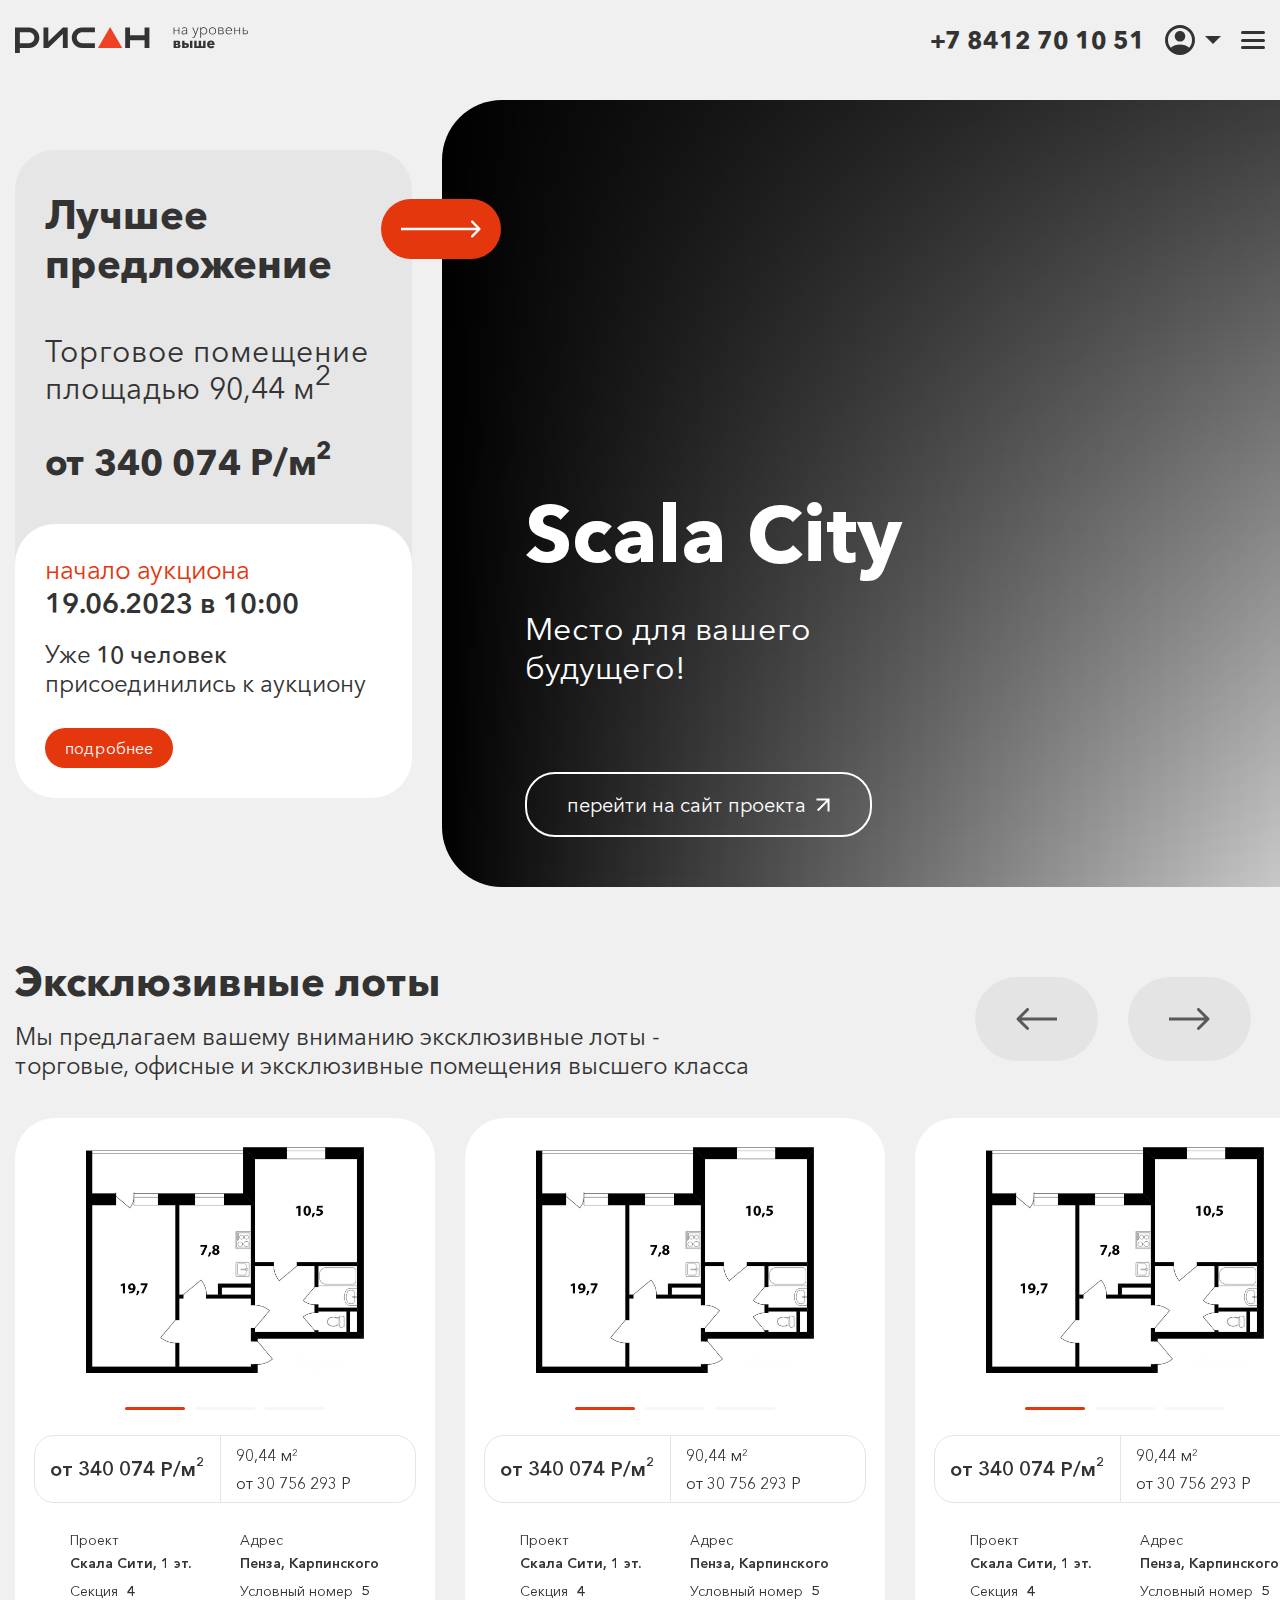
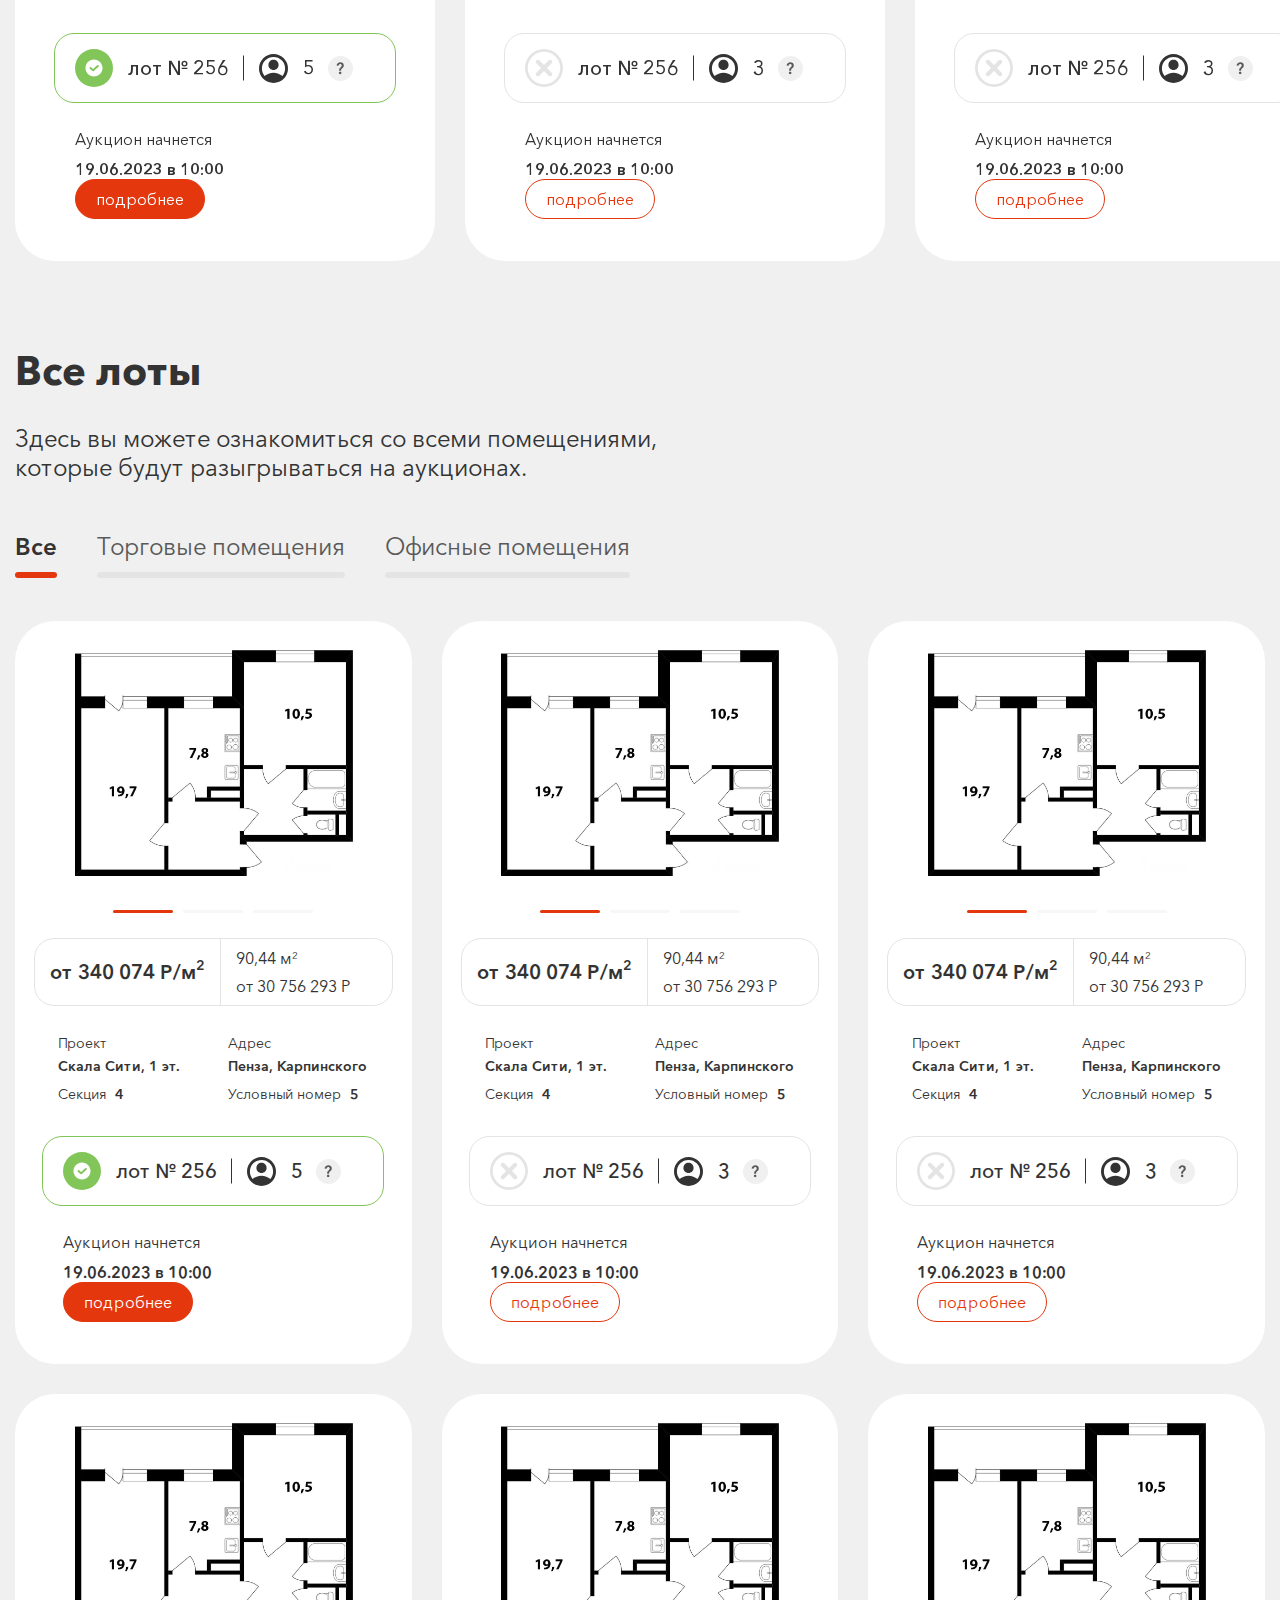
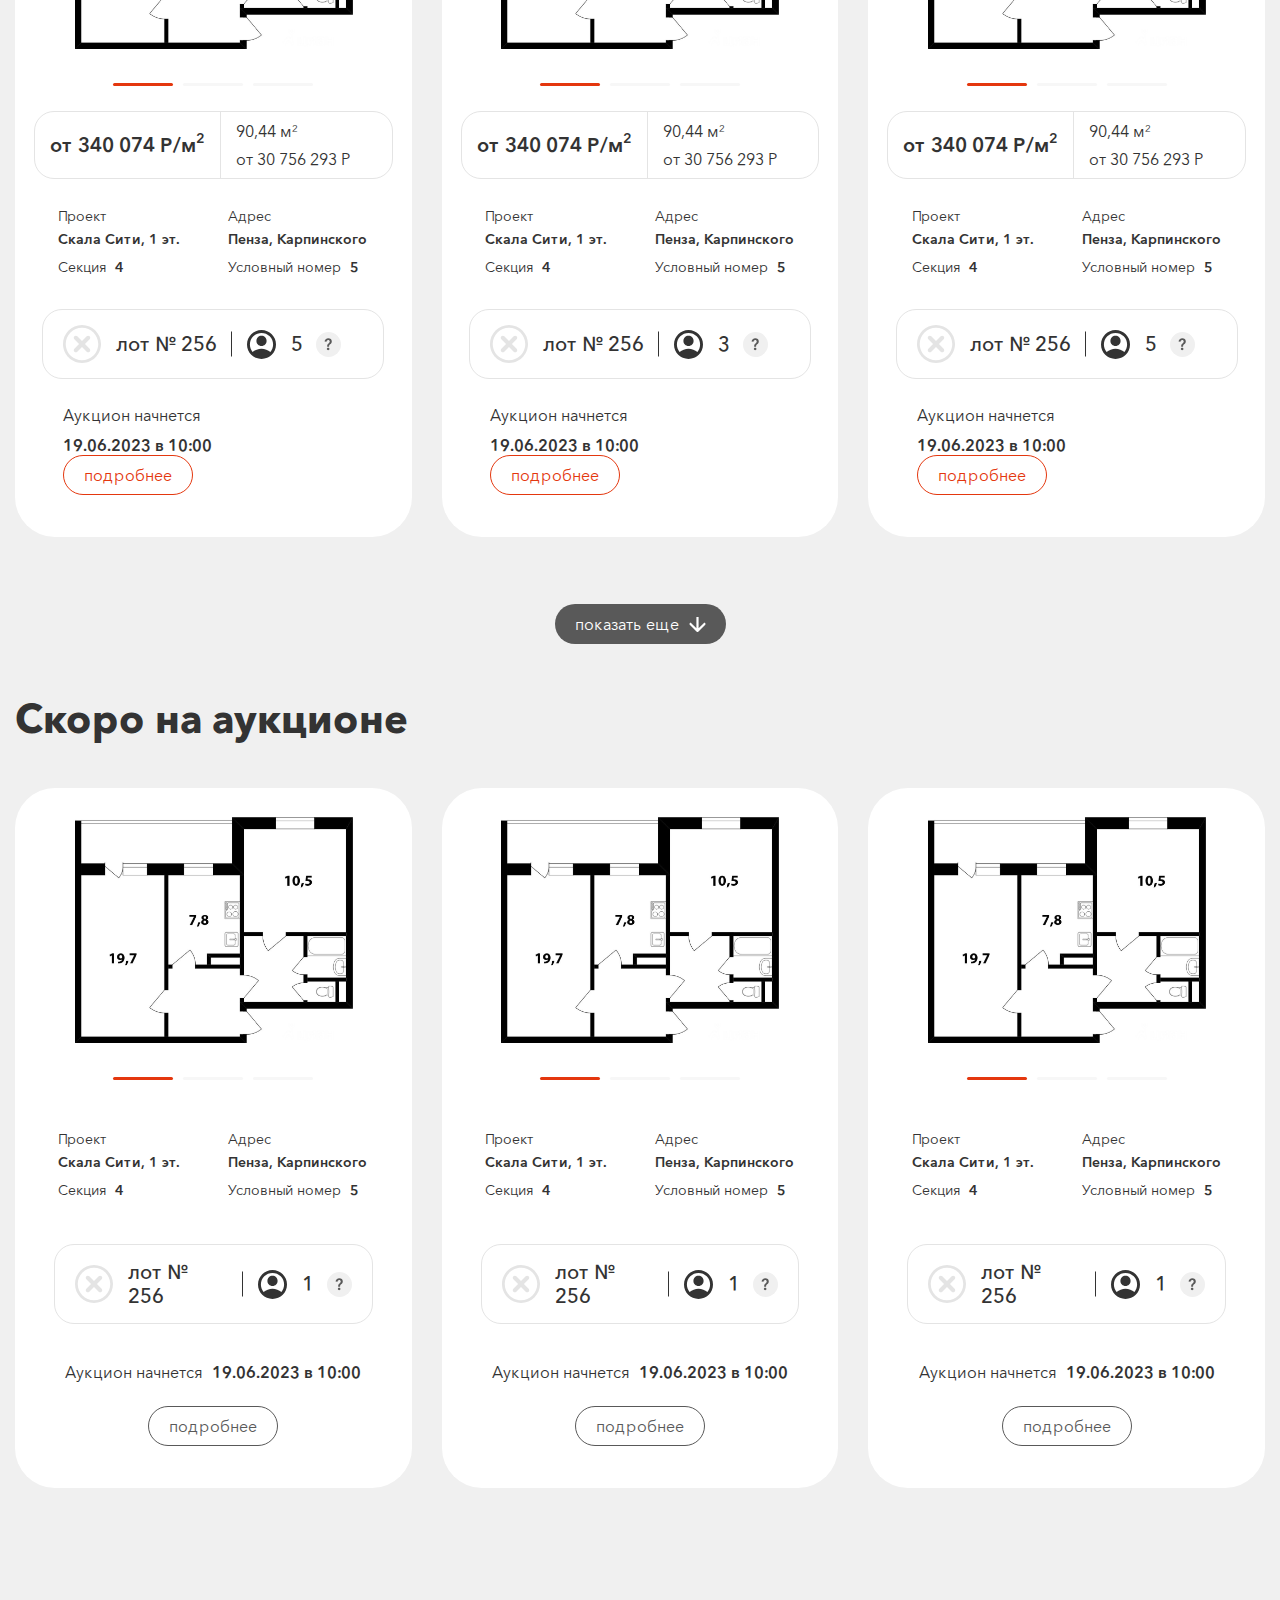
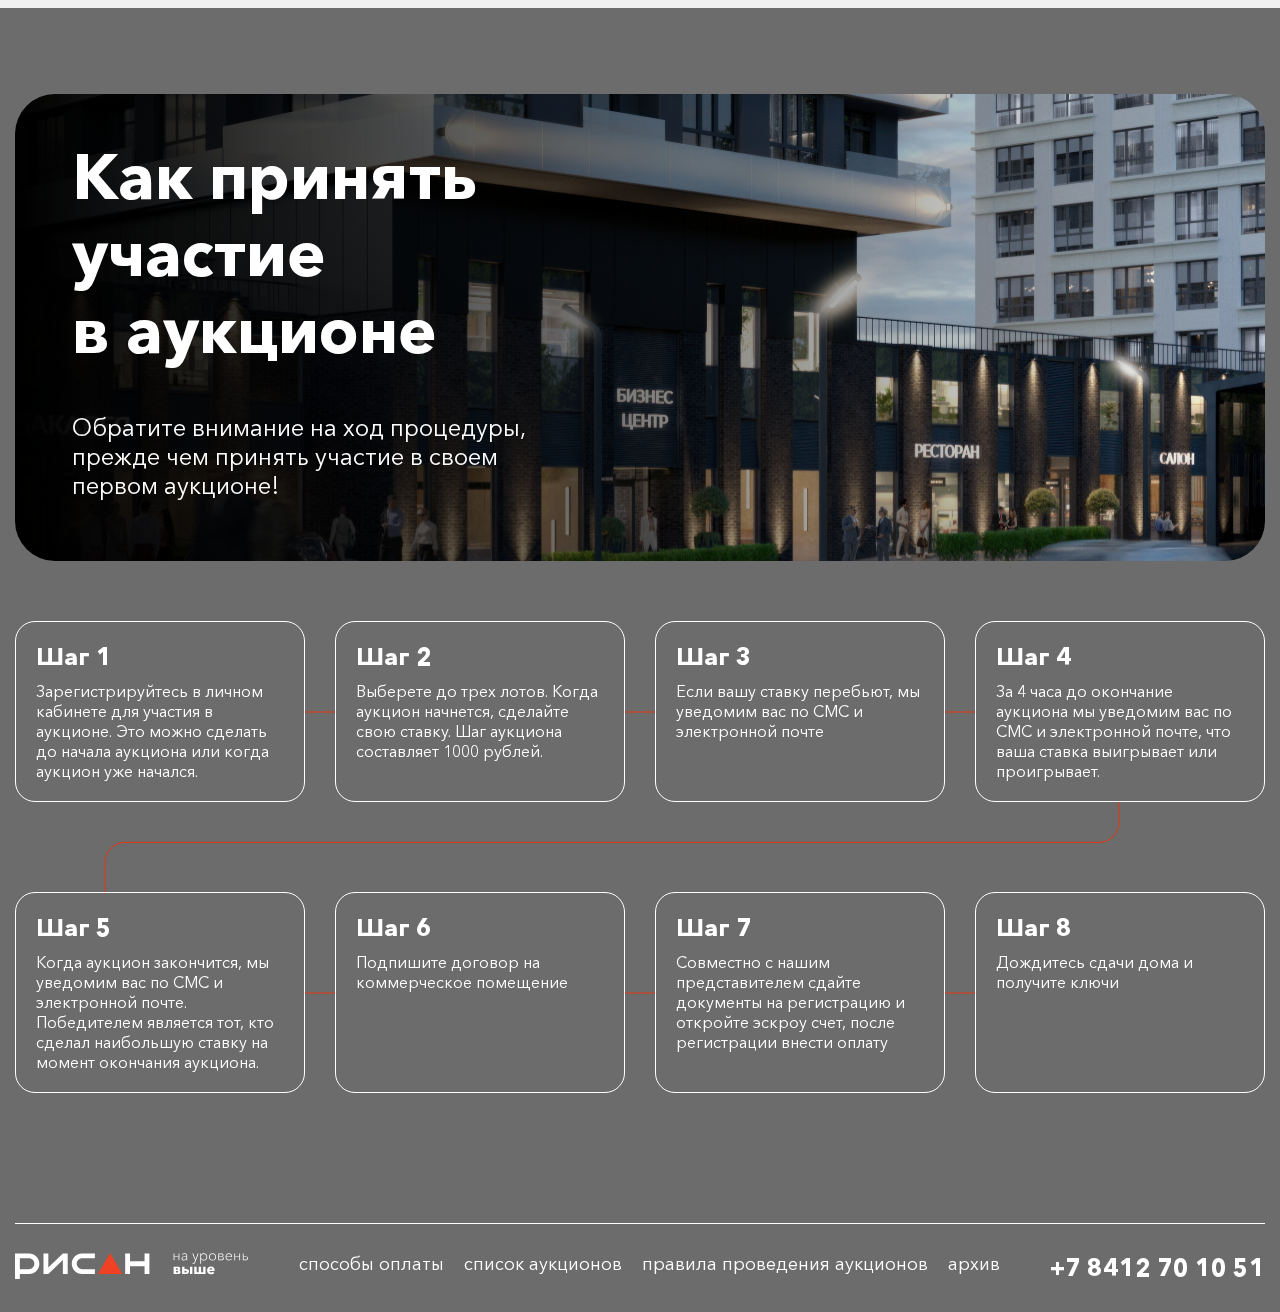
==== commit e8960b68: "+ pages" ====
--- a/index.html
+++ b/index.html
@@ -38,11 +38,11 @@
 								<li class="nav-item"><a href="archive.html" class="nav-link">архив</a></li>
 								<li class="nav-item"><a href="payments.html" class="nav-link">способы оплаты</a></li>
 							</ul>
-							<a href="tel:+7 8412 70 10 51" class="phone animate-box d-block d-sm-none">+7 8412 70 10 51</a>
+							<a href="tel:+78412701051" class="phone animate-box d-block d-sm-none">+7 8412 70 10 51</a>
 						</div>
 						
 					</nav>
-					<a href="tel:+7 8412 70 10 51" class="phone animate-box d-none d-sm-block">+7 8412 70 10 51</a>
+					<a href="tel:+78412701051" class="phone animate-box d-none d-sm-block">+7 8412 70 10 51</a>
 
 					<div class="dropdown dropdown-user">
 						<button class="btn btn-secondary dropdown-toggle" type="button" data-bs-toggle="dropdown"
@@ -2238,7 +2238,7 @@
 							<li class="nav-item"><a href="rules.html" class="nav-link">правила проведения аукционов</a></li>
 							<li class="nav-item"><a href="archive.html" class="nav-link">архив</a></li>
 						</ul>
-						<a href="tel:+7 8412 70 10 51" class="phone animate-box">+7 8412 70 10 51</a>
+						<a href="tel:+78412701051" class="phone animate-box">+7 8412 70 10 51</a>
 					</div>
 				</div>
 			</div>
--- a/css/style.css
+++ b/css/style.css
@@ -187,6 +187,7 @@
   text-align: center;
   padding: 7px 20px;
   font-size: 16px;
+  line-height: normal;
   font-weight: normal;
   height: 40px;
   border-radius: 20px;
@@ -304,6 +305,9 @@
 .btn-accent:hover {
   color: #fff;
 }
+.btn-accent svg {
+  fill: #fff;
+}
 
 .btn-toggle, .btn-link {
   margin: 37px auto 0;
@@ -313,6 +317,10 @@
   display: inline-block;
   width: 100%;
   height: 100%;
+}
+
+.btn-group > .btn-group:not(:last-child) > .btn, .btn-group > .btn.dropdown-toggle-split:first-child, .btn-group > .btn:not(:last-child):not(.dropdown-toggle), .btn-group > .btn-group:not(:first-child), .btn-group > :not(.btn-check:first-child) + .btn {
+  border-radius: 20px;
 }
 
 strong, b {
@@ -368,6 +376,17 @@
 
 .color-accent {
   color: #E4370E;
+}
+
+a.color-accent {
+  color: #E4370E;
+}
+a.color-accent:hover {
+  color: #333;
+}
+
+.d-inline {
+  display: inline;
 }
 
 .text-description {
@@ -489,16 +508,13 @@
 .slider-nav .slick-prev {
   margin: 0 30px 0 0;
 }
-
-.slick-arrow {
+.slider-nav .slick-arrow {
   position: relative;
   bottom: 0;
   top: 0;
   left: 0;
   -webkit-transform: none;
           transform: none;
-  opacity: 1;
-  z-index: 1;
   padding: 10px;
   border-radius: 60px;
   background: #E4E4E4;
@@ -515,13 +531,43 @@
       -ms-flex-pack: center;
           justify-content: center;
 }
-.slick-arrow svg {
+.slider-nav .slick-arrow svg {
   width: 41px;
   height: 24px;
 }
-.slick-arrow:hover {
+.slider-nav .slick-arrow:hover {
   background: #E4370E;
   fill: #fff;
+}
+
+.slick-arrow {
+  top: 50%;
+  -webkit-transform: translate(0, -50%);
+          transform: translate(0, -50%);
+  width: 41px;
+  height: 24px;
+  display: -webkit-box;
+  display: -ms-flexbox;
+  display: flex;
+  -webkit-box-align: center;
+      -ms-flex-align: center;
+          align-items: center;
+  -webkit-box-pack: center;
+      -ms-flex-pack: center;
+          justify-content: center;
+  opacity: 1;
+  z-index: 1;
+  padding: 0;
+  fill: #E4370E;
+  position: absolute;
+}
+
+.slick-prev {
+  left: -41px;
+}
+
+.slick-next {
+  right: -41px;
 }
 
 .animate-box {
--- a/css/footer.css
+++ b/css/footer.css
@@ -51,4 +51,145 @@
 }
 .footer .nav-menu .nav-item .nav-link {
   color: #595959;
+}
+
+.modal-dialog {
+  max-width: 652px;
+}
+
+.modal-content {
+  border: none;
+  border-radius: 40px;
+  background: #FFF;
+  padding: 45px 40px 40px;
+}
+.modal-content .btn-group .btn {
+  margin: 0 35px 0 0;
+  padding: 0 30px;
+}
+.modal-content .btn-group .btn:last-child {
+  margin: 0;
+}
+
+.modal-title {
+  text-align: center;
+  font-size: 24px;
+  font-weight: bold;
+  margin: 0 auto;
+  max-width: 380px;
+  line-height: normal;
+}
+.modal-title span {
+  display: block;
+  font-weight: normal;
+}
+
+.modal-header {
+  padding: 0;
+  border: none;
+  text-align: center;
+  -webkit-box-orient: vertical;
+  -webkit-box-direction: normal;
+      -ms-flex-direction: column;
+          flex-direction: column;
+  -webkit-box-align: center;
+      -ms-flex-align: center;
+          align-items: center;
+}
+.modal-header .btn-close {
+  padding: 9px;
+  position: absolute;
+  z-index: 1;
+  opacity: 1;
+  top: 16px;
+  right: 16px;
+  margin: 0;
+  border: none;
+  border-radius: 50%;
+  width: 34px;
+  height: 34px;
+  background: #333;
+  fill: #fff;
+  -webkit-box-sizing: border-box;
+          box-sizing: border-box;
+  display: -webkit-box;
+  display: -ms-flexbox;
+  display: flex;
+  -webkit-box-align: center;
+      -ms-flex-align: center;
+          align-items: center;
+  -webkit-box-pack: center;
+      -ms-flex-pack: center;
+          justify-content: center;
+}
+.modal-header .box-text {
+  width: 100%;
+  max-width: 461px;
+  margin: 22px auto 0;
+}
+
+.modal-body {
+  padding: 0;
+}
+
+.form-code {
+  margin: 33px auto 0;
+}
+.form-code label {
+  margin: 0 7px;
+  width: 60px;
+}
+.form-code input {
+  padding: 0;
+  border-radius: 20px;
+  text-align: center;
+  height: 90px;
+  font-size: 48px;
+  font-weight: bold;
+}
+.form-code [type=submit] {
+  margin: 37px auto 0;
+}
+.form-code .form-group {
+  -webkit-box-pack: center;
+      -ms-flex-pack: center;
+          justify-content: center;
+}
+
+.form-group {
+  display: -webkit-box;
+  display: -ms-flexbox;
+  display: flex;
+  -webkit-box-align: start;
+      -ms-flex-align: start;
+          align-items: flex-start;
+}
+
+.modal-icon {
+  margin: 0 auto 27px;
+  display: -webkit-box;
+  display: -ms-flexbox;
+  display: flex;
+  -webkit-box-align: center;
+      -ms-flex-align: center;
+          align-items: center;
+  -webkit-box-pack: center;
+      -ms-flex-pack: center;
+          justify-content: center;
+  width: 96px;
+  height: 96px;
+}
+
+.modal-v2 .box-text {
+  max-width: 500px;
+}
+.modal-v2 .modal-body {
+  margin: 40px auto 0;
+}
+.modal-v2 .btn {
+  margin: 0 auto;
+}
+
+#participationModal .modal-title {
+  max-width: 320px;
 }--- a/css/main.css
+++ b/css/main.css
@@ -175,6 +175,7 @@
 }
 .product-card__img img {
   max-height: 100%;
+  width: 100%;
 }
 .product-card__footer {
   display: -webkit-box;
@@ -613,4 +614,458 @@
       -ms-flex-pack: end;
           justify-content: flex-end;
   margin: 0 0 0 auto;
+}
+
+.other-premises {
+  margin: 100px 0 70px;
+}
+
+.advantages {
+  margin: 113px 0 120px;
+}
+.advantages h2 {
+  margin: 0 auto 75px;
+}
+
+.advantages-slider-item {
+  display: -webkit-box;
+  display: -ms-flexbox;
+  display: flex;
+  -webkit-box-align: center;
+      -ms-flex-align: center;
+          align-items: center;
+  -webkit-box-pack: center;
+      -ms-flex-pack: center;
+          justify-content: center;
+  font-size: 20px;
+  padding: 0 20px;
+}
+.advantages-slider-item__icon {
+  width: 48px;
+  min-width: 48px;
+  margin: 0 30px 0 0;
+  display: -webkit-box;
+  display: -ms-flexbox;
+  display: flex;
+  -webkit-box-align: center;
+      -ms-flex-align: center;
+          align-items: center;
+  -webkit-box-pack: center;
+      -ms-flex-pack: center;
+          justify-content: center;
+}
+.advantages-slider-item sup {
+  font-size: 14px;
+}
+.advantages-slider-item__body {
+  max-width: 250px;
+}
+
+.product-section h1 {
+  font-size: 32px;
+  margin: 0;
+}
+.product-section h1 sup {
+  font-size: 20px;
+}
+
+.lot-number {
+  color: #E4370E;
+  font-weight: bold;
+}
+
+.product-wrapper {
+  width: 100%;
+  background: #fff;
+  border-radius: 40px;
+  padding: 33px 100px;
+}
+.product-wrapper .product-card-slider {
+  margin: 0;
+  max-width: 532px;
+  width: 100%;
+}
+.product-wrapper .product-card-slider .slick-dots {
+  margin: 118px auto 0;
+}
+.product-wrapper .product-card__img {
+  height: 434px;
+  max-width: none;
+}
+.product-wrapper .product-card-information {
+  max-width: 380px;
+  margin: 0;
+  gap: 40px;
+  font-size: 16px;
+}
+
+.prices-wrapper {
+  width: 100%;
+  max-width: 320px;
+  display: -webkit-box;
+  display: -ms-flexbox;
+  display: flex;
+  -webkit-box-align: stretch;
+      -ms-flex-align: stretch;
+          align-items: stretch;
+  gap: 30px;
+  margin: 27px 0 40px;
+}
+
+.prices-wrapper-item {
+  font-size: 16px;
+  border-right: 1px solid #333;
+  padding: 0 30px 0 0;
+}
+.prices-wrapper-item:last-child {
+  border: none;
+  padding: 0;
+}
+.prices-wrapper-item sup {
+  font-size: 10px;
+}
+.prices-wrapper-item h3 {
+  font-weight: bold;
+  margin: 10px 0 0;
+}
+
+.auction-information {
+  width: 100%;
+  border-radius: 30px;
+  border: 1px solid #E4E4E4;
+  margin: 30px 0 45px;
+  padding: 20px;
+}
+.auction-information-item {
+  margin: 0 0 20px;
+  display: -webkit-box;
+  display: -ms-flexbox;
+  display: flex;
+  -webkit-box-align: start;
+      -ms-flex-align: start;
+          align-items: start;
+}
+.auction-information-item:last-child {
+  margin: 0;
+}
+.auction-information-item__icon {
+  display: -webkit-box;
+  display: -ms-flexbox;
+  display: flex;
+  -webkit-box-align: center;
+      -ms-flex-align: center;
+          align-items: center;
+  -webkit-box-pack: center;
+      -ms-flex-pack: center;
+          justify-content: center;
+  width: 19px;
+  height: 19px;
+  min-width: 19px;
+  margin: 0 10px 0 0;
+}
+.auction-information-item__body strong {
+  display: inline;
+  margin: 0 0 0 10px;
+}
+
+.list-documents {
+  margin: 58px 0 0;
+}
+.list-documents li {
+  margin: 0 0 20px;
+}
+.list-documents li:last-child {
+  margin: 0;
+}
+
+.link-document {
+  display: -webkit-box;
+  display: -ms-flexbox;
+  display: flex;
+  -webkit-box-align: center;
+      -ms-flex-align: center;
+          align-items: center;
+  color: #333;
+}
+.link-document:hover {
+  color: #E4370E;
+}
+.link-document:hover svg {
+  fill: #E4370E;
+}
+.link-document svg {
+  width: 17px;
+  height: 19px;
+  min-width: 17px;
+  margin: 0 0 0 10px;
+  display: -webkit-box;
+  display: -ms-flexbox;
+  display: flex;
+  -webkit-box-align: center;
+      -ms-flex-align: center;
+          align-items: center;
+  -webkit-box-pack: center;
+      -ms-flex-pack: center;
+          justify-content: center;
+  fill: #333;
+}
+
+.user-auction-status {
+  display: -webkit-box;
+  display: -ms-flexbox;
+  display: flex;
+  -webkit-box-align: center;
+      -ms-flex-align: center;
+          align-items: center;
+  color: #fff;
+  background: #82C559;
+  width: -webkit-fit-content;
+  width: -moz-fit-content;
+  width: fit-content;
+  padding: 10px 20px;
+  border-radius: 30px;
+  margin: 0 0 23px;
+  font-weight: 450;
+}
+.user-auction-status__icon {
+  fill: #fff;
+  width: 19px;
+  height: 19px;
+  min-width: 19px;
+  display: -webkit-box;
+  display: -ms-flexbox;
+  display: flex;
+  -webkit-box-align: center;
+      -ms-flex-align: center;
+          align-items: center;
+  -webkit-box-pack: center;
+      -ms-flex-pack: center;
+          justify-content: center;
+  margin: 0 10px 0 0;
+}
+
+.product-wrapper-v2 {
+  padding: 0;
+  background: #F7F7F7;
+}
+.product-wrapper-v2 .product-information {
+  padding: 38px 28px 30px;
+}
+.product-wrapper-v2 .product-card-slider {
+  border-radius: 40px;
+  background: #FFF;
+  padding: 70px 20px 40px;
+}
+.product-wrapper-v2 .product-card-slider .slick-dots {
+  margin: 76px auto 0;
+}
+.product-wrapper-v2 .product-card__img {
+  height: 238px;
+  max-width: 290px;
+}
+
+.auction-timer {
+  width: 100%;
+  border-radius: 40px;
+  border: 1px solid #D9D9D9;
+  padding: 40px;
+  margin: 0 auto 66px;
+}
+.auction-timer h3 {
+  font-weight: bold;
+  width: 100%;
+  display: -webkit-box;
+  display: -ms-flexbox;
+  display: flex;
+  -webkit-box-align: center;
+      -ms-flex-align: center;
+          align-items: center;
+  -webkit-box-pack: center;
+      -ms-flex-pack: center;
+          justify-content: center;
+  margin: 0 auto 40px;
+}
+.auction-timer h3 svg {
+  width: 29px;
+  height: 29px;
+  min-width: 29px;
+  margin: 0 30px 0 0;
+  fill: #333;
+}
+
+.countdown-time {
+  margin: 0 auto;
+  float: none;
+  border: none;
+  border-radius: 0;
+  width: 100%;
+  display: -webkit-box;
+  display: -ms-flexbox;
+  display: flex;
+  -webkit-box-align: center;
+      -ms-flex-align: center;
+          align-items: center;
+  -webkit-box-pack: center;
+      -ms-flex-pack: center;
+          justify-content: center;
+  background: transparent;
+}
+
+.timerDisplay {
+  padding: 0;
+  display: -webkit-box;
+  display: -ms-flexbox;
+  display: flex;
+  -webkit-box-align: center;
+      -ms-flex-align: center;
+          align-items: center;
+  -webkit-box-pack: center;
+      -ms-flex-pack: center;
+          justify-content: center;
+  float: none;
+}
+
+.displaySection {
+  color: #333;
+  font-size: 64px;
+  font-family: "AvenirNextCyr", sans-serif;
+  font-weight: 750;
+  text-align: left;
+  border: none;
+  display: -webkit-box;
+  display: -ms-flexbox;
+  display: flex;
+  -webkit-box-align: center;
+      -ms-flex-align: center;
+          align-items: center;
+  position: relative;
+  text-transform: lowercase;
+  line-height: normal;
+  width: -webkit-fit-content;
+  width: -moz-fit-content;
+  width: fit-content;
+}
+.displaySection::after {
+  content: ":";
+  display: inline-block;
+  margin: 0 35px 5px;
+  line-height: 0.8;
+}
+.displaySection:last-child::after {
+  display: none;
+}
+
+.timerDisplay .displaySection {
+  width: -webkit-fit-content;
+  width: -moz-fit-content;
+  width: fit-content;
+}
+
+.numberDisplay {
+  font-size: 64px;
+  text-transform: uppercase;
+  line-height: 0.9;
+}
+
+.periodDisplay {
+  font-size: 32px;
+  font-weight: bold;
+  margin: auto 0 0 10px;
+}
+
+.rates {
+  width: 100%;
+  border-radius: 40px;
+  background: #F7F7F7;
+  display: -webkit-box;
+  display: -ms-flexbox;
+  display: flex;
+  -webkit-box-align: stretch;
+      -ms-flex-align: stretch;
+          align-items: stretch;
+  -ms-flex-wrap: wrap;
+      flex-wrap: wrap;
+  margin: 0 0 60px;
+  overflow: hidden;
+}
+
+.rates-item {
+  position: relative;
+  z-index: 1;
+  -webkit-box-flex: 1;
+      -ms-flex: 1;
+          flex: 1;
+  padding: 40px 50px 65px;
+  font-size: 24px;
+}
+.rates-item p strong {
+  font-weight: bold;
+  margin: 0 0 0 10px;
+}
+.rates-item sup {
+  font-size: 16px;
+}
+.rates-item p {
+  margin: 0 0 20px;
+}
+.rates-item p:last-child {
+  margin: 0;
+}
+.rates-item.active {
+  background: #fff;
+}
+.rates-item.active::before {
+  content: "";
+  position: absolute;
+  z-index: -1;
+  height: 100%;
+  width: 40px;
+  -webkit-clip-path: polygon(0 0, 0% 100%, 100% 50%);
+          clip-path: polygon(0 0, 0% 100%, 100% 50%);
+  background: #fff;
+  top: 0;
+  right: -40px;
+}
+
+.clear-participation {
+  margin: 24px 0 0;
+}
+
+.action-rates {
+  display: -webkit-box;
+  display: -ms-flexbox;
+  display: flex;
+  -webkit-box-align: start;
+      -ms-flex-align: start;
+          align-items: flex-start;
+  -ms-flex-wrap: wrap;
+      flex-wrap: wrap;
+}
+.action-rates-box {
+  max-width: 260px;
+}
+.action-rates-box p strong {
+  display: inline;
+}
+.action-rates-box:first-child .btn {
+  padding: 0 50px;
+}
+.action-rates .btn {
+  margin: 0 0 20px;
+}
+.action-rates .box-text {
+  margin: 0 0 20px;
+  font-size: 14px;
+}
+.action-rates .box-text h4 {
+  font-size: 16px;
+}
+.action-rates .box-text:last-child {
+  margin: 0;
+}
+
+.or {
+  margin: 0 50px;
+  font-size: 24px;
+  font-weight: bold;
 }--- a/css/media.css
+++ b/css/media.css
@@ -71,6 +71,24 @@
   }
   footer .nav-menu .nav-item {
     margin: 0 20px 0 0;
+  }
+  .advantages-slider {
+    padding: 0 40px;
+  }
+  .slick-arrow {
+    width: 30px;
+  }
+  .slick-prev {
+    left: 0;
+  }
+  .slick-next {
+    right: 0;
+  }
+  .advantages-slider-item {
+    padding: 0;
+  }
+  .advantages {
+    margin: 70px 0;
   }
 }
 @media only screen and (max-width: 1399px) {
@@ -165,6 +183,46 @@
   .admin-contacts__item {
     margin: 0 0 10px;
   }
+  .advantages-slider-item {
+    font-size: 16px;
+  }
+  .advantages-slider-item__icon {
+    margin: 0 10px 0 0;
+  }
+  .advantages h2 {
+    margin: 0 0 30px;
+  }
+  .list-documents {
+    margin: 30px 0 0;
+  }
+  .product-wrapper .product-card-slider .slick-dots {
+    margin: 40px auto 0;
+  }
+  .prices-wrapper {
+    margin: 20px 0 30px;
+  }
+  .auction-information {
+    margin: 20px 0 30px;
+  }
+  .other-premises {
+    margin: 40px 0 30px;
+  }
+  .rates-item {
+    padding: 30px 40px;
+  }
+  .rates-item.active::before {
+    right: -30px;
+    width: 30px;
+  }
+  .displaySection::after {
+    margin: 0 15px 5px;
+  }
+  .periodDisplay {
+    font-size: 24px;
+  }
+  .numberDisplay, .displaySection {
+    font-size: 50px;
+  }
 }
 @media only screen and (max-width: 1200px) {
   .navbar-toggler {
@@ -201,7 +259,7 @@
   .best-deal .product-price sup {
     font-size: 20px;
   }
-  .slick-arrow {
+  .slider-nav .slick-arrow {
     width: 100px;
     height: 60px;
   }
@@ -301,6 +359,18 @@
   .my-auctions {
     margin: 0 0 60px;
   }
+  .auction-timer {
+    margin: 30px 0;
+    padding: 20px;
+    border-radius: 20px;
+  }
+  .rates-item {
+    font-size: 20px;
+  }
+  .product-wrapper-v2 {
+    max-width: 532px;
+    margin: 0 auto;
+  }
 }
 @media only screen and (max-width: 992px) {
   .slider-nav {
@@ -365,6 +435,13 @@
         -ms-flex-pack: start;
             justify-content: flex-start;
   }
+  .product-wrapper {
+    padding: 40px;
+    border-radius: 30px;
+  }
+  .product-wrapper .product-card-slider {
+    margin: 0 auto 30px;
+  }
 }
 @media only screen and (max-width: 768px) {
   .phone {
@@ -409,6 +486,22 @@
   .mb-50 {
     margin-bottom: 30px;
   }
+  .product-wrapper-v2 {
+    padding: 0;
+  }
+  .or {
+    font-size: 20px;
+    margin: 20px auto;
+  }
+  .action-rates-box {
+    max-width: none;
+  }
+  .periodDisplay {
+    font-size: 18px;
+  }
+  .numberDisplay, .displaySection {
+    font-size: 40px;
+  }
 }
 @media only screen and (max-width: 576px) {
   .h1 {
@@ -478,7 +571,7 @@
   .text-description {
     font-size: 18px;
   }
-  .slick-arrow {
+  .slider-nav .slick-arrow {
     width: 80px;
     height: 50px;
   }
@@ -567,6 +660,107 @@
     width: fit-content;
     margin: 0 auto;
   }
+  .product-wrapper .product-card__img {
+    height: 300px;
+  }
+  .product-section h1 {
+    font-size: 28px;
+  }
+  .product-wrapper {
+    border-radius: 20px;
+    padding: 20px;
+  }
+  .prices-wrapper {
+    gap: 10px;
+  }
+  .prices-wrapper-item {
+    padding: 0 10px 0 0;
+  }
+  .product-wrapper .product-card-slider .slick-dots {
+    margin: 20px auto 0;
+  }
+  .modal-content {
+    border-radius: 20px;
+    padding: 20px;
+  }
+  .form-code label {
+    width: 40px;
+    margin: 0 3px;
+  }
+  .form-code input {
+    font-size: 24px;
+    height: 60px;
+    border-radius: 10px;
+  }
+  .modal-title {
+    font-size: 20px;
+    max-width: 250px;
+  }
+  .modal-header .btn-close {
+    width: 24px;
+    height: 24px;
+    padding: 6px;
+  }
+  .modal-header .box-text {
+    margin: 16px auto 0;
+  }
+  .form-code [type=submit] {
+    margin: 20px auto 0;
+  }
+  .modal-icon {
+    width: 60px;
+    height: 60px;
+  }
+  .numberDisplay, .displaySection {
+    font-size: 24px;
+  }
+  .auction-timer h3 {
+    margin: 0 auto 20px;
+  }
+  .rates-item {
+    -webkit-box-flex: 0;
+        -ms-flex: none;
+            flex: none;
+    padding: 20px;
+    width: 100%;
+  }
+  .rates-item::before {
+    display: none;
+  }
+  .rates {
+    border-radius: 20px;
+    -ms-flex-wrap: wrap;
+        flex-wrap: wrap;
+  }
+  .product-wrapper-v2 {
+    padding: 0;
+  }
+  .product-wrapper-v2 .product-card-slider {
+    padding: 20px 10px;
+  }
+  .displaySection::after {
+    margin: 0 5px 3px;
+  }
+  .numberDisplay, .displaySection {
+    font-size: 16px;
+  }
+  .periodDisplay {
+    font-size: 12px;
+  }
+  .rates {
+    margin: 0 0 30px;
+  }
+  .rates-item p strong {
+    display: block;
+    width: 100%;
+    margin: 5px 0 0;
+  }
+  .auction-timer h3 {
+    font-size: 18px;
+  }
+  .auction-timer h3 svg {
+    margin: 0 10px 0 0;
+  }
 }
 @media only screen and (max-width: 480px) {
   .logo {
@@ -600,13 +794,22 @@
   .tooltip-box h3 {
     font-size: 14px;
   }
-  .slick-arrow {
+  .slider-nav .slick-arrow {
     padding: 10px 25px;
     height: 40px;
   }
-  .slick-arrow svg {
+  .slider-nav .slick-arrow svg {
     width: 100%;
     height: 100%;
+  }
+  .prices-wrapper-item {
+    width: 100%;
+    padding: 0;
+    border: none;
+  }
+  .prices-wrapper {
+    -ms-flex-wrap: wrap;
+        flex-wrap: wrap;
   }
 }
 @media only screen and (max-width: 370px) {
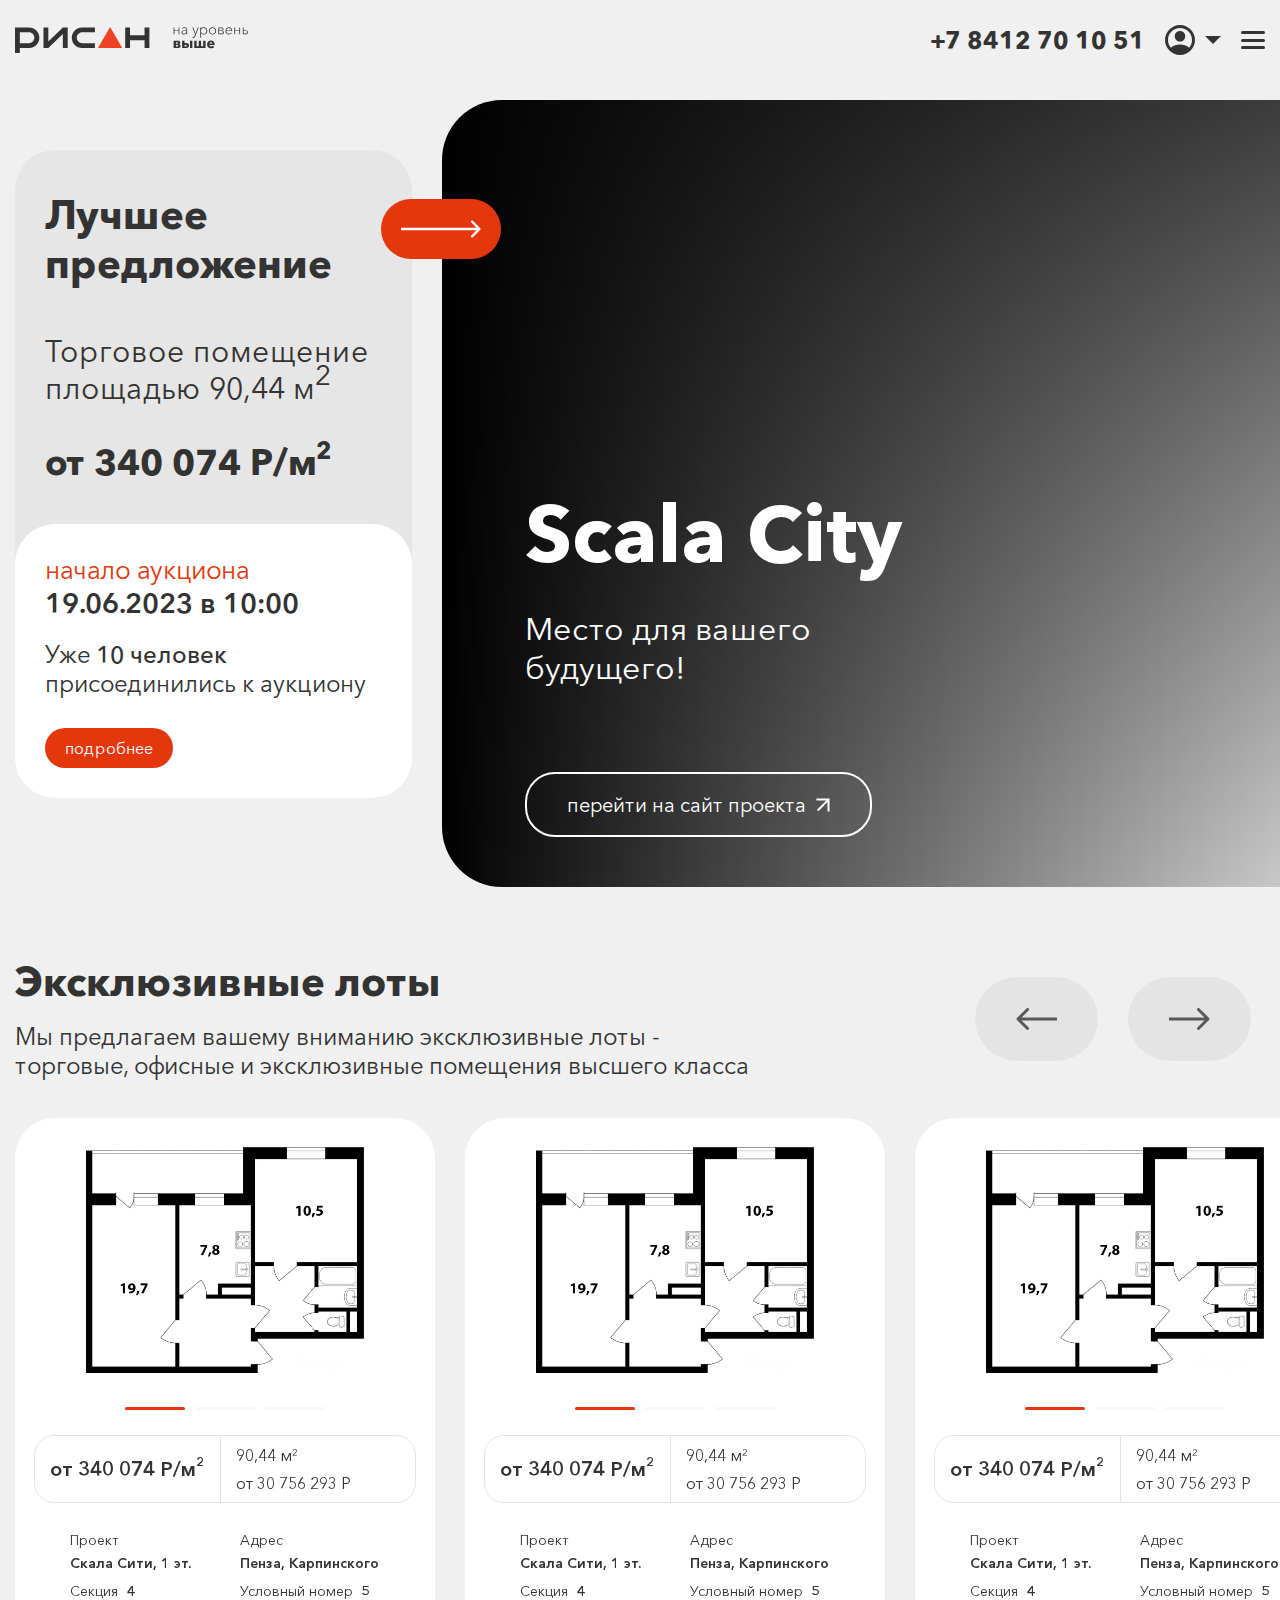
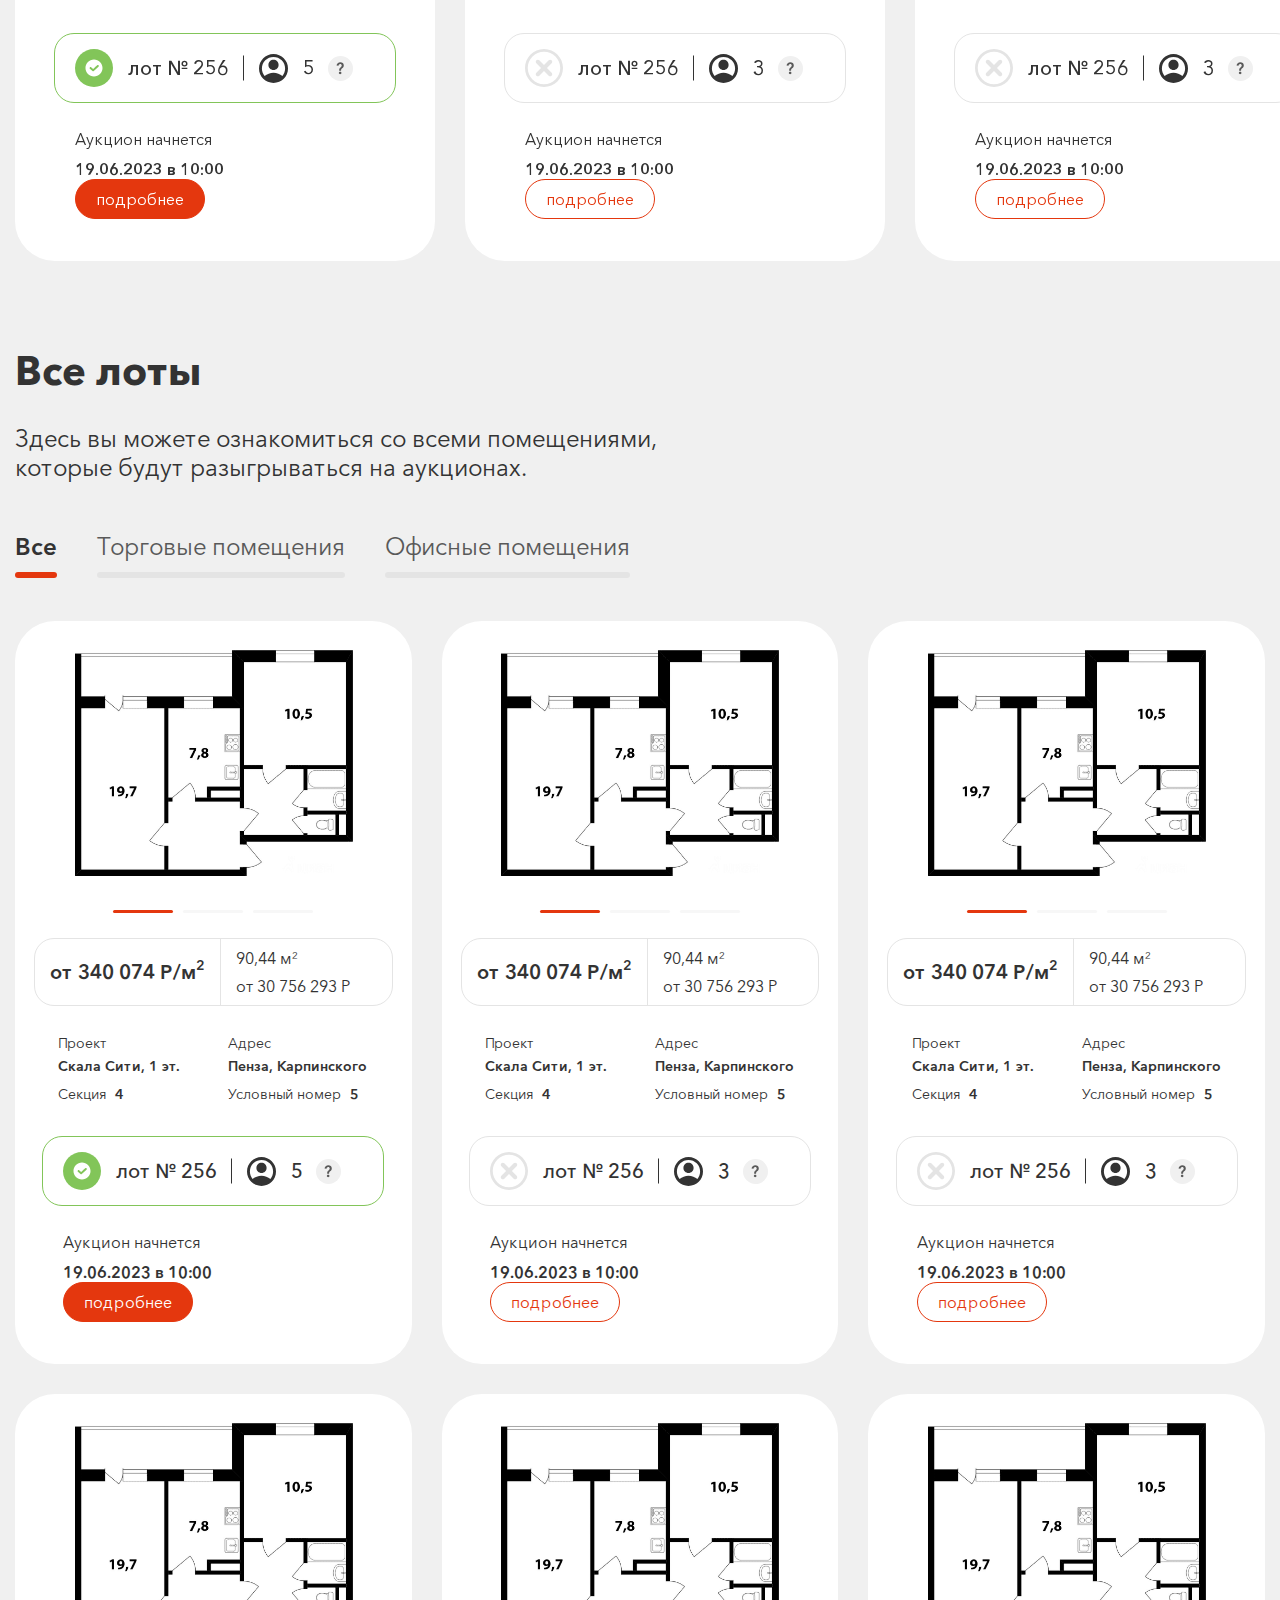
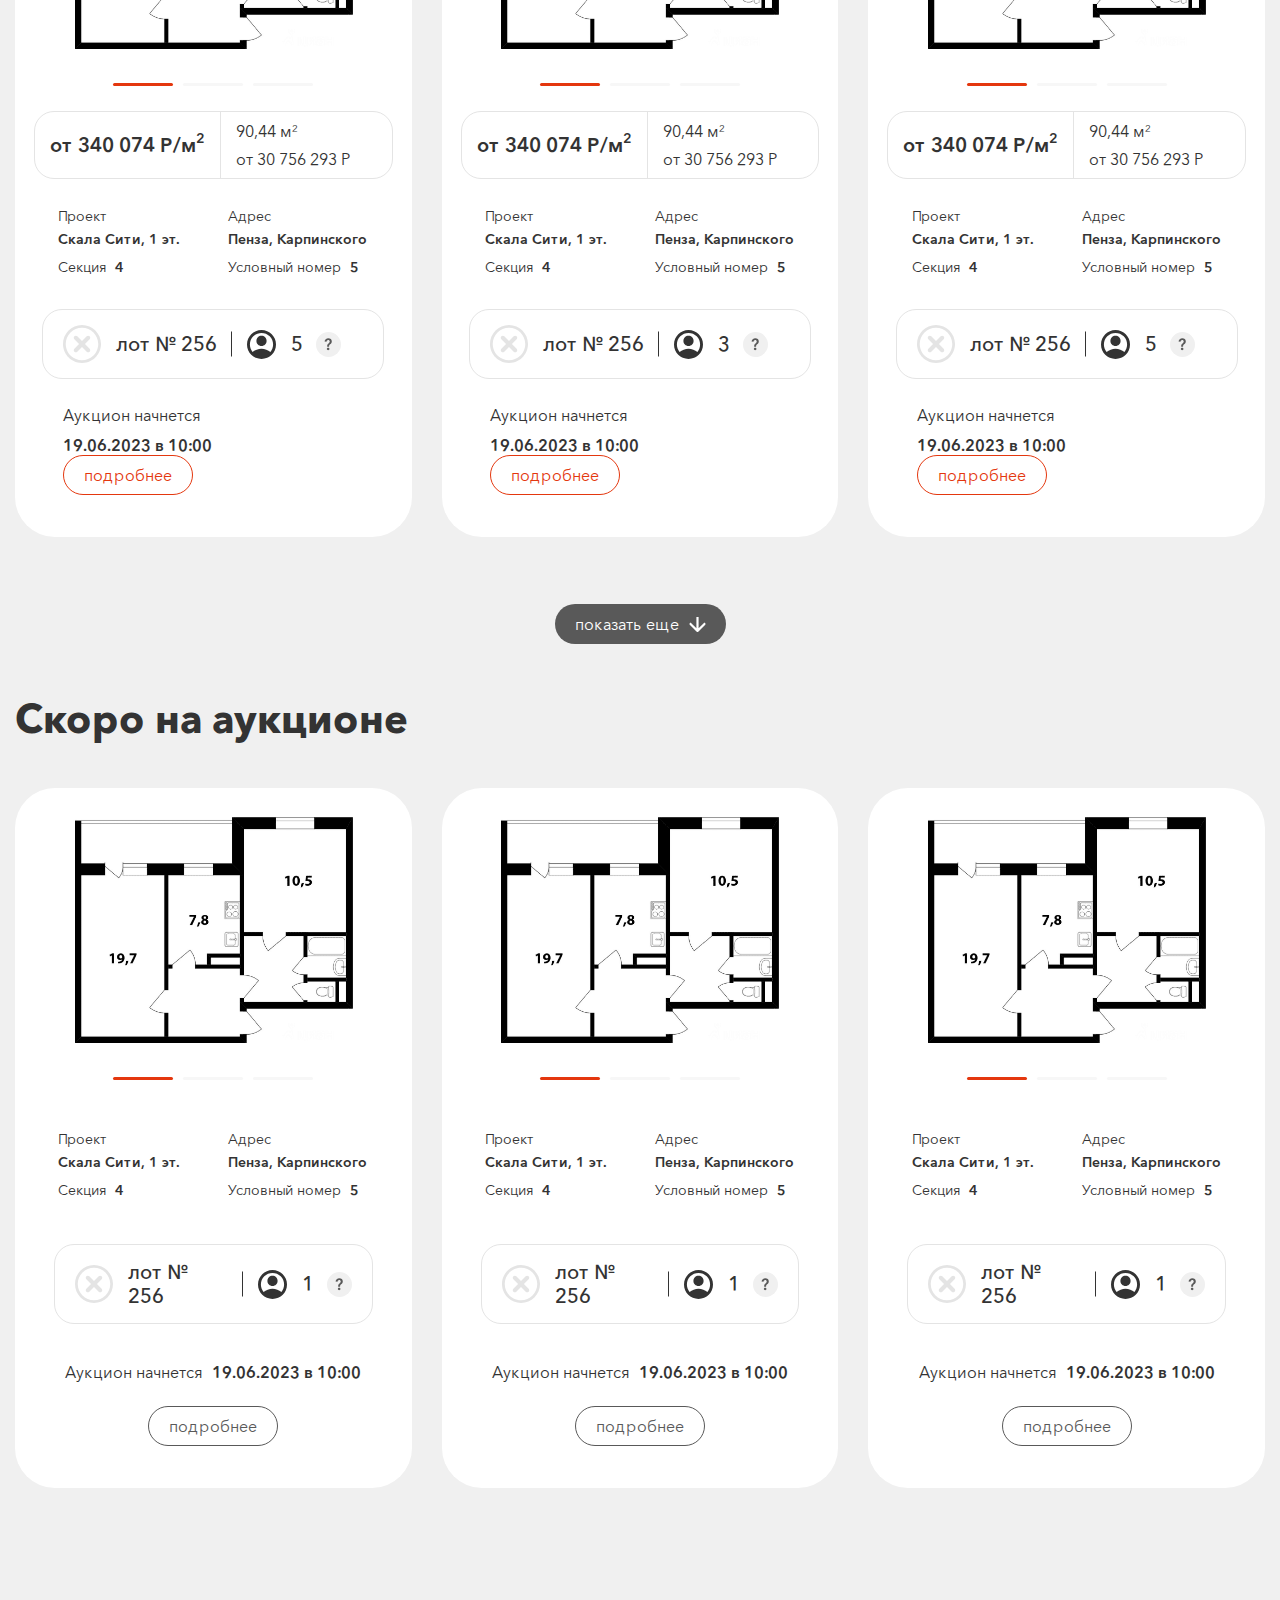
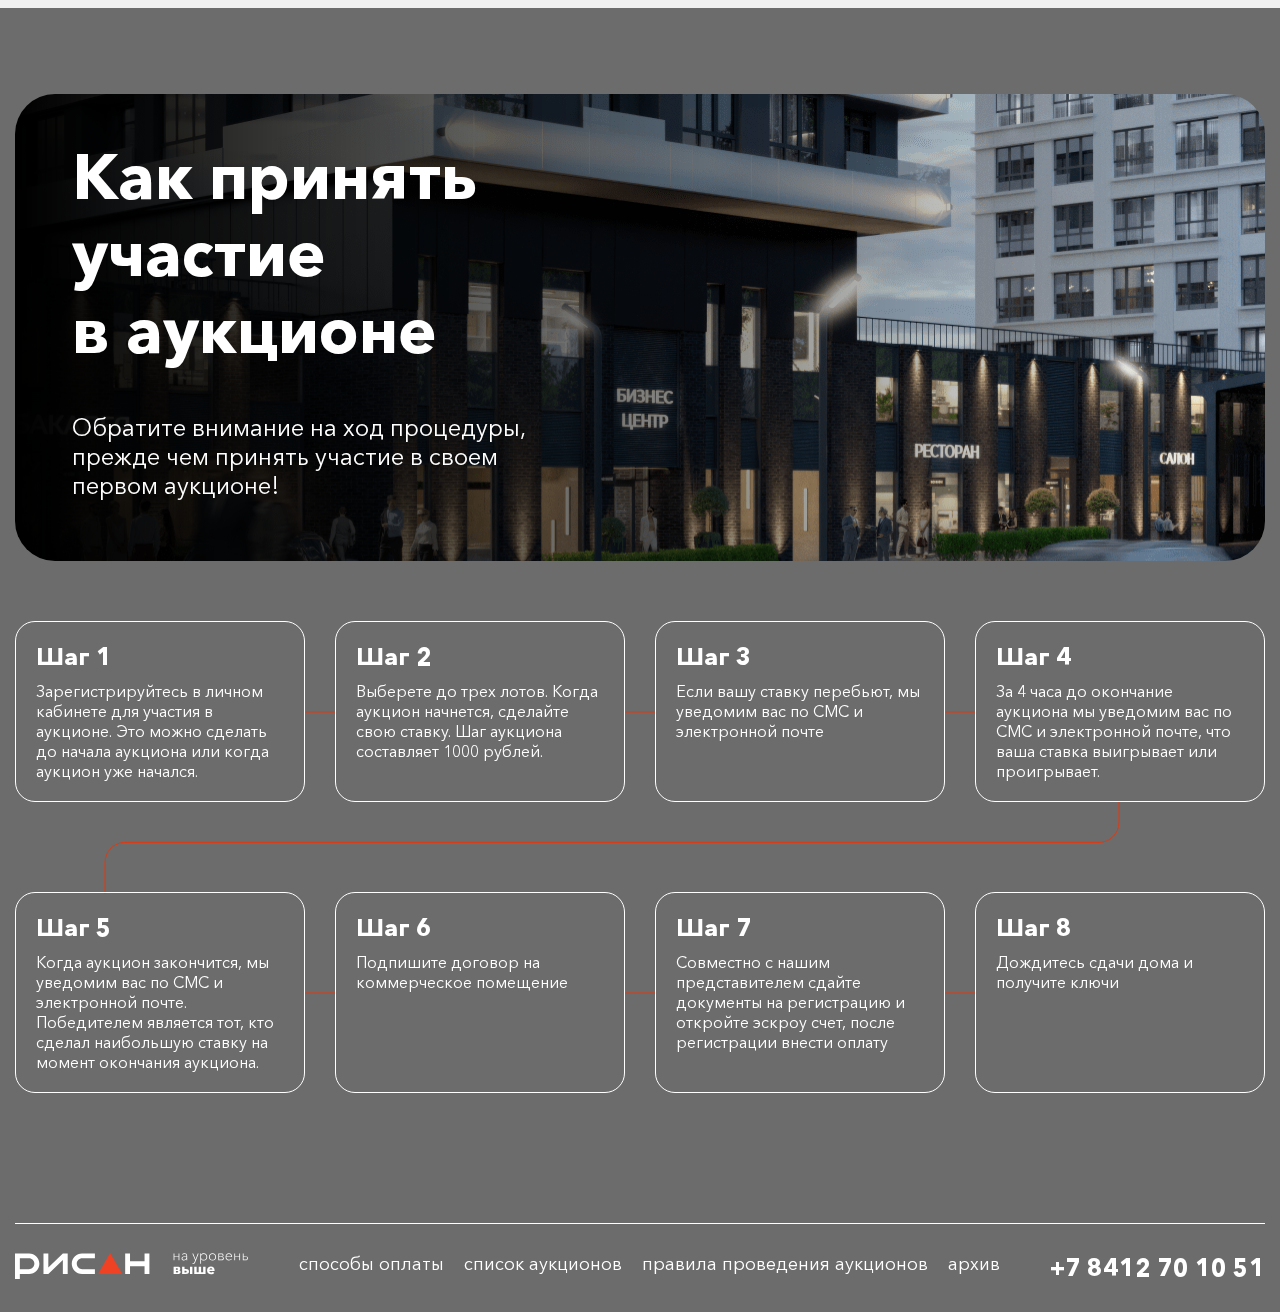
==== commit a6bc7b94: "all pages" ====
--- a/index.html
+++ b/index.html
@@ -2246,15 +2246,169 @@
 	</section>
 
 
-
-	<!-- add plugins js-->
-	<script src="js/jquery.min.js"></script>
-	<script src="js/bootstrap.bundle.min.js"></script>
-	<script src="js/slick.min.js"></script>
-	<script src="js/jquery.maskedinput.min.js"></script>
-	<!-- add plugins js end-->
-
-	<script src="js/common.js"></script>
+<!-- Модальное окно -->
+<div class="modal modal-v2 fade" id="auction1Modal" tabindex="-1" aria-labelledby="auction1ModalLabel"
+	aria-hidden="true">
+	<div class="modal-dialog modal-dialog-centered">
+		<div class="modal-content">
+			<div class="modal-header">
+				<div class="modal-icon"><img src="img/modal-icon1.svg" alt=""></div>
+				<div class="modal-title">Вы можете принять участие только в трех аукционах</div>
+				<div class="box-text text-center">
+					<p>Чтобы принять участие в этом аукционе, откажитесь от участие от одного из предыдущих на странице <a
+							href="my-auctions.html" class="color-accent d-inline">Мои аукционы</a></p>
+				</div>
+				<button type="button" class="btn-close" data-bs-dismiss="modal" aria-label="Закрыть"><svg class="svg-icon">
+						<use xlink:href="img/sprite.svg#close-modal"></use>
+					</svg></button>
+			</div>
+			<div class="modal-body">
+				<a href="my-auctions.html" class="btn btn-accent">перейти в МОИ АУКЦИОНЫ</a>
+			</div>
+		</div>
+	</div>
+</div>
+
+<div class="modal modal-v2 fade" id="auction2Modal" tabindex="-1" aria-labelledby="auction2ModalLabel"
+	aria-hidden="true">
+	<div class="modal-dialog modal-dialog-centered">
+		<div class="modal-content">
+			<div class="modal-header">
+				<div class="modal-icon"><img src="img/modal-icon2.svg" alt=""></div>
+				<div class="modal-title">
+					<span>Аукцион завершен</span>
+					19.06.23 в 10:00
+				</div>
+				<div class="box-text text-center">
+					<p>Если у вас остались вопросы после завершения аукциона,
+						свяжитесь с нами по телефону: <a href="tel:+78412701051" class="color-accent d-inline">+7 (8412)
+							70-10-51</a></p>
+				</div>
+				<button type="button" class="btn-close" data-bs-dismiss="modal" aria-label="Закрыть"><svg class="svg-icon">
+						<use xlink:href="img/sprite.svg#close-modal"></use>
+					</svg></button>
+			</div>
+			<div class="modal-body">
+				<a href="#" class="btn btn-accent">позвоните мне</a>
+			</div>
+		</div>
+	</div>
+</div>
+
+<div class="modal modal-v2 fade" id="auction3Modal" tabindex="-1" aria-labelledby="auction3ModalLabel"
+	aria-hidden="true">
+	<div class="modal-dialog modal-dialog-centered">
+		<div class="modal-content">
+			<div class="modal-header">
+				<div class="modal-icon"><img src="img/modal-icon1.svg" alt=""></div>
+				<div class="modal-title">Вы точно хотите отказаться от участия в аукционе?</div>
+				<button type="button" class="btn-close" data-bs-dismiss="modal" aria-label="Закрыть"><svg class="svg-icon">
+						<use xlink:href="img/sprite.svg#close-modal"></use>
+					</svg></button>
+			</div>
+			<div class="modal-body">
+				<div class="btn-group">
+					<a href="my-auctions.html" class="btn btn-accent">да</a>
+					<a href="my-auctions.html" data-bs-dismiss="modal" class="btn btn-border-accent">нет</a>
+				</div>
+			</div>
+		</div>
+	</div>
+</div>
+
+<div class="modal modal-v2 fade" id="auction4Modal" tabindex="-1" aria-labelledby="auction4ModalLabel"
+	aria-hidden="true">
+	<div class="modal-dialog modal-dialog-centered">
+		<div class="modal-content">
+			<div class="modal-header">
+				<div class="modal-icon"><img src="img/modal-icon3.svg" alt=""></div>
+				<div class="modal-title">Вы точно хотите повысить ставку?</div>
+				<button type="button" class="btn-close" data-bs-dismiss="modal" aria-label="Закрыть"><svg class="svg-icon">
+						<use xlink:href="img/sprite.svg#close-modal"></use>
+					</svg></button>
+			</div>
+			<div class="modal-body">
+				<div class="btn-group">
+					<a href="my-auctions.html" class="btn btn-accent">да</a>
+					<a href="my-auctions.html" data-bs-dismiss="modal" class="btn btn-border-accent">нет</a>
+				</div>
+			</div>
+		</div>
+	</div>
+</div>
+
+<div class="modal fade" id="participationModal" tabindex="-1" aria-labelledby="participationModalLabel"
+	aria-hidden="true">
+	<div class="modal-dialog modal-dialog-centered">
+		<div class="modal-content">
+			<div class="modal-header">
+				<div class="modal-title">Подтвердите свое участие в аукционе</div>
+				<div class="box-text text-center">
+					<p>На ваш номер телефона было отправлено СМС с кодом подтверждения, который нужно ввести в форму ниже.</p>
+				</div>
+				<button type="button" class="btn-close" data-bs-dismiss="modal" aria-label="Закрыть"><svg class="svg-icon">
+						<use xlink:href="img/sprite.svg#close-modal"></use>
+					</svg></button>
+			</div>
+			<div class="modal-body">
+				<form action="" method="post" class="form-code">
+					<div class="form-group">
+						<label><input type="number" name="code"></label>
+						<label><input type="number" name="code"></label>
+						<label><input type="number" name="code"></label>
+						<label><input type="number" name="code"></label>
+						<label><input type="number" name="code"></label>
+						<label><input type="number" name="code"></label>
+					</div>
+					<button type="submit" class="btn btn-accent">Подтвердить участие</button>
+				</form>
+			</div>
+		</div>
+	</div>
+</div>
+
+<div class="modal modal-v2 fade" id="passwordModal" tabindex="-1" aria-labelledby="passwordModalLabel"
+	aria-hidden="true">
+	<div class="modal-dialog modal-dialog-centered">
+		<div class="modal-content">
+			<div class="modal-header">
+				<div class="modal-title">Восстановить пароль</div>
+				<div class="box-text text-center">
+					<p>На ваш номер телефона +7...1296 было отправлено СМС с кодом подтверждения, который нужно ввести в форму
+						ниже.</p>
+				</div>
+				<button type="button" class="btn-close" data-bs-dismiss="modal" aria-label="Закрыть"><svg class="svg-icon">
+						<use xlink:href="img/sprite.svg#close-modal"></use>
+					</svg></button>
+			</div>
+			<div class="modal-body">
+				<form action="" method="post" class="form-code">
+					<div class="form-group">
+						<label><input type="number" name="code"></label>
+						<label><input type="number" name="code"></label>
+						<label><input type="number" name="code"></label>
+						<label><input type="number" name="code"></label>
+						<label><input type="number" name="code"></label>
+						<label><input type="number" name="code"></label>
+					</div>
+					<button type="submit" class="btn btn-accent">восстановить пароль</button>
+					<a href="#" class="color-grey link">восстановить по e-mail</a>
+				</form>
+			</div>
+		</div>
+	</div>
+</div>
+
+<!-- add plugins js-->
+<script src="js/jquery.min.js"></script>
+<script src="js/bootstrap.bundle.min.js"></script>
+<script src="js/slick.min.js"></script>
+<script src="js/jquery.maskedinput.min.js"></script>
+<script src="js/jQuery.countdownTimer.js"></script>
+<script src="js/jQuery.countdownTimer-ru.js"></script>
+<!-- add plugins js end-->
+
+<script src="js/common.js"></script>
 
 </body>
 
--- a/css/style.css
+++ b/css/style.css
@@ -143,7 +143,8 @@
 label {
   display: block;
   width: 100%;
-  margin: 0 0 13px;
+  position: relative;
+  margin: 0 0 24px;
 }
 label:last-child {
   margin: 0;
@@ -153,6 +154,30 @@
   resize: none;
   padding: 12px 17px;
   height: 103px;
+}
+
+.input-icon {
+  position: absolute;
+  z-index: 1;
+  top: 50%;
+  right: 28px;
+  -webkit-transform: translate(0, -50%);
+          transform: translate(0, -50%);
+  display: -webkit-box;
+  display: -ms-flexbox;
+  display: flex;
+  -webkit-box-align: center;
+      -ms-flex-align: center;
+          align-items: center;
+  -webkit-box-pack: center;
+      -ms-flex-pack: center;
+          justify-content: center;
+  fill: #595959;
+  width: 25px;
+  height: 19px;
+}
+.input-icon:hover {
+  fill: #E4370E;
 }
 
 button, .btn {
@@ -323,6 +348,27 @@
   border-radius: 20px;
 }
 
+.link {
+  display: -webkit-box;
+  display: -ms-flexbox;
+  display: flex;
+  -webkit-box-align: center;
+      -ms-flex-align: center;
+          align-items: center;
+}
+.link svg {
+  width: 21px;
+  height: 23px;
+  margin: 0 0 0 20px;
+}
+
+a.color-grey {
+  color: #333;
+}
+a.color-grey:hover {
+  color: #E4370E;
+}
+
 strong, b {
   font-weight: bold;
   display: inline-block;
@@ -383,6 +429,15 @@
 }
 a.color-accent:hover {
   color: #333;
+}
+a.color-accent:hover svg {
+  fill: #333;
+}
+a.color-accent svg {
+  fill: #E4370E;
+  width: 21px;
+  height: 23px;
+  margin: 0 0 0 20px;
 }
 
 .d-inline {
--- a/css/footer.css
+++ b/css/footer.css
@@ -69,6 +69,9 @@
 }
 .modal-content .btn-group .btn:last-child {
   margin: 0;
+}
+.modal-content .link {
+  margin: 0 auto;
 }
 
 .modal-title {
@@ -189,6 +192,15 @@
 .modal-v2 .btn {
   margin: 0 auto;
 }
+.modal-v2 .form-code {
+  margin: 0;
+}
+.modal-v2 .form-code [type=submit] {
+  margin: 50px auto 0;
+}
+.modal-v2 .form-code .link {
+  margin: 23px auto 0;
+}
 
 #participationModal .modal-title {
   max-width: 320px;
--- a/css/main.css
+++ b/css/main.css
@@ -997,6 +997,16 @@
           flex: 1;
   padding: 40px 50px 65px;
   font-size: 24px;
+  display: -webkit-box;
+  display: -ms-flexbox;
+  display: flex;
+  -webkit-box-orient: vertical;
+  -webkit-box-direction: normal;
+      -ms-flex-direction: column;
+          flex-direction: column;
+  -webkit-box-pack: center;
+      -ms-flex-pack: center;
+          justify-content: center;
 }
 .rates-item p strong {
   font-weight: bold;
@@ -1026,6 +1036,20 @@
   top: 0;
   right: -40px;
 }
+.rates-item:last-child.active::before {
+  -webkit-clip-path: polygon(100% 0, 100% 100%, 0 50%);
+          clip-path: polygon(100% 0, 100% 100%, 0 50%);
+  left: -40px;
+  right: auto;
+}
+
+.rates-wins h3 {
+  width: -webkit-fit-content;
+  width: -moz-fit-content;
+  width: fit-content;
+  margin: 0 0 0 40px;
+  max-width: 170px;
+}
 
 .clear-participation {
   margin: 24px 0 0;
@@ -1068,4 +1092,82 @@
   margin: 0 50px;
   font-size: 24px;
   font-weight: bold;
+}
+
+.entrance {
+  margin: 120px 0;
+}
+.entrance .logo {
+  margin: 0 0 114px;
+}
+.entrance .container {
+  padding: 0 15px;
+  max-width: 1350px;
+}
+.entrance .home-product {
+  padding: 169px 98px 120px;
+}
+.entrance .home-product::before {
+  width: 1289px;
+  background: -webkit-gradient(linear, left top, left bottom, from(rgba(0, 0, 0, 0.7)), to(rgba(0, 0, 0, 0))), -webkit-gradient(linear, left top, right top, from(#000), to(rgba(0, 0, 0, 0))), url("../img/entrance.png"), lightgray 50%/cover no-repeat;
+  background: linear-gradient(180deg, rgba(0, 0, 0, 0.7) 0%, rgba(0, 0, 0, 0) 100%), linear-gradient(90deg, #000 0%, rgba(0, 0, 0, 0) 100%), url("../img/entrance.png"), lightgray 50%/cover no-repeat;
+  background-size: cover;
+}
+.entrance .home-product .text-description {
+  margin: 16px 0 84px;
+  max-width: 360px;
+}
+.entrance .home-product .btn {
+  margin: 0 0 38px;
+  max-width: 395px;
+  width: 100%;
+}
+.entrance .home-product .btn:last-child {
+  margin: 0;
+}
+
+.entrance-box h3 {
+  margin: 0 0 37px;
+  font-size: 32px;
+  font-weight: normal;
+}
+
+.form-entrance input {
+  height: 65px;
+  padding: 0 40px;
+  font-size: 20px;
+}
+.form-entrance .btn-group {
+  width: 100%;
+  -webkit-box-pack: justify;
+      -ms-flex-pack: justify;
+          justify-content: space-between;
+}
+.form-entrance [type=submit] {
+  width: -webkit-fit-content;
+  width: -moz-fit-content;
+  width: fit-content;
+  border-radius: 30px;
+}
+.form-entrance .btn-group > .btn-group:not(:last-child) > .btn, .form-entrance .btn-group > .btn.dropdown-toggle-split:first-child, .form-entrance .btn-group > .btn:not(:last-child):not(.dropdown-toggle), .form-entrance .btn-group > .btn-group:not(:first-child), .form-entrance .btn-group > :not(.btn-check:first-child) + .btn {
+  border-radius: 30px;
+  width: -webkit-fit-content;
+  width: -moz-fit-content;
+  width: fit-content;
+  -webkit-box-flex: 0;
+      -ms-flex: none;
+          flex: none;
+}
+
+.btn-view-password {
+  cursor: pointer;
+}
+
+.forgot-password {
+  margin: 20px 0 0;
+}
+
+.entrance-profile {
+  margin: 64px 0 0;
+  font-size: 20px;
 }--- a/css/media.css
+++ b/css/media.css
@@ -214,6 +214,10 @@
     right: -30px;
     width: 30px;
   }
+  .rates-item:last-child.active::before {
+    left: -30px;
+    right: auto;
+  }
   .displaySection::after {
     margin: 0 15px 5px;
   }
@@ -222,6 +226,18 @@
   }
   .numberDisplay, .displaySection {
     font-size: 50px;
+  }
+  .entrance .logo {
+    margin: 0 0 40px;
+  }
+  .entrance .home-product::before {
+    width: 100%;
+  }
+  .entrance-box {
+    margin: 0 0 30px;
+  }
+  .entrance-box h3 {
+    font-size: 26px;
   }
 }
 @media only screen and (max-width: 1200px) {
@@ -371,6 +387,10 @@
     max-width: 532px;
     margin: 0 auto;
   }
+  .entrance-profile {
+    margin: 30px 0 0;
+    font-size: 16px;
+  }
 }
 @media only screen and (max-width: 992px) {
   .slider-nav {
@@ -501,6 +521,24 @@
   }
   .numberDisplay, .displaySection {
     font-size: 40px;
+  }
+  .entrance .home-product {
+    padding: 40px;
+  }
+  .entrance .home-product .text-description {
+    margin: 20px 0 30px;
+  }
+  .entrance-box h3 {
+    font-size: 22px;
+    margin: 0 0 24px;
+  }
+  .form-entrance input {
+    height: 50px;
+    font-size: 16px;
+    padding: 0 20px;
+  }
+  label {
+    margin: 0 0 16px;
   }
 }
 @media only screen and (max-width: 576px) {
@@ -760,6 +798,11 @@
   }
   .auction-timer h3 svg {
     margin: 0 10px 0 0;
+  }
+  .rates-wins h3 {
+    margin: 0;
+    max-width: none;
+    width: 100%;
   }
 }
 @media only screen and (max-width: 480px) {
